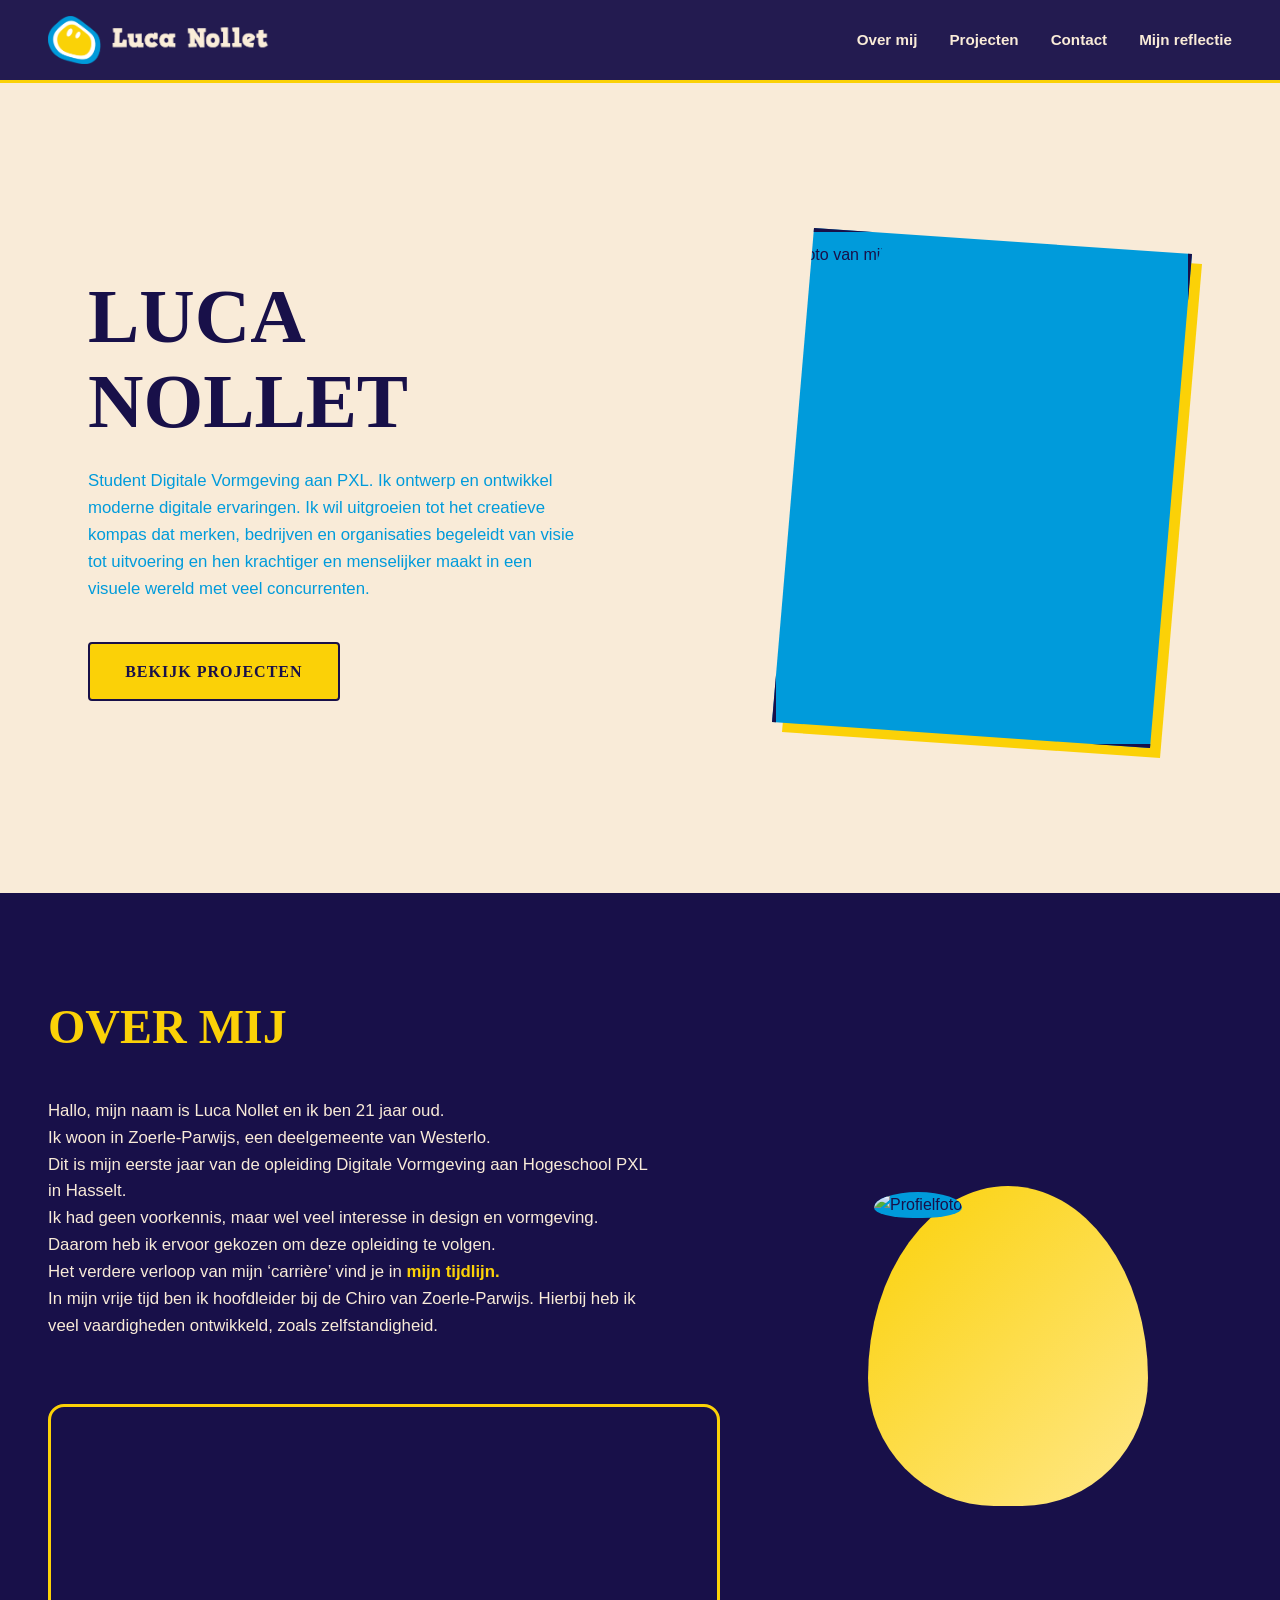
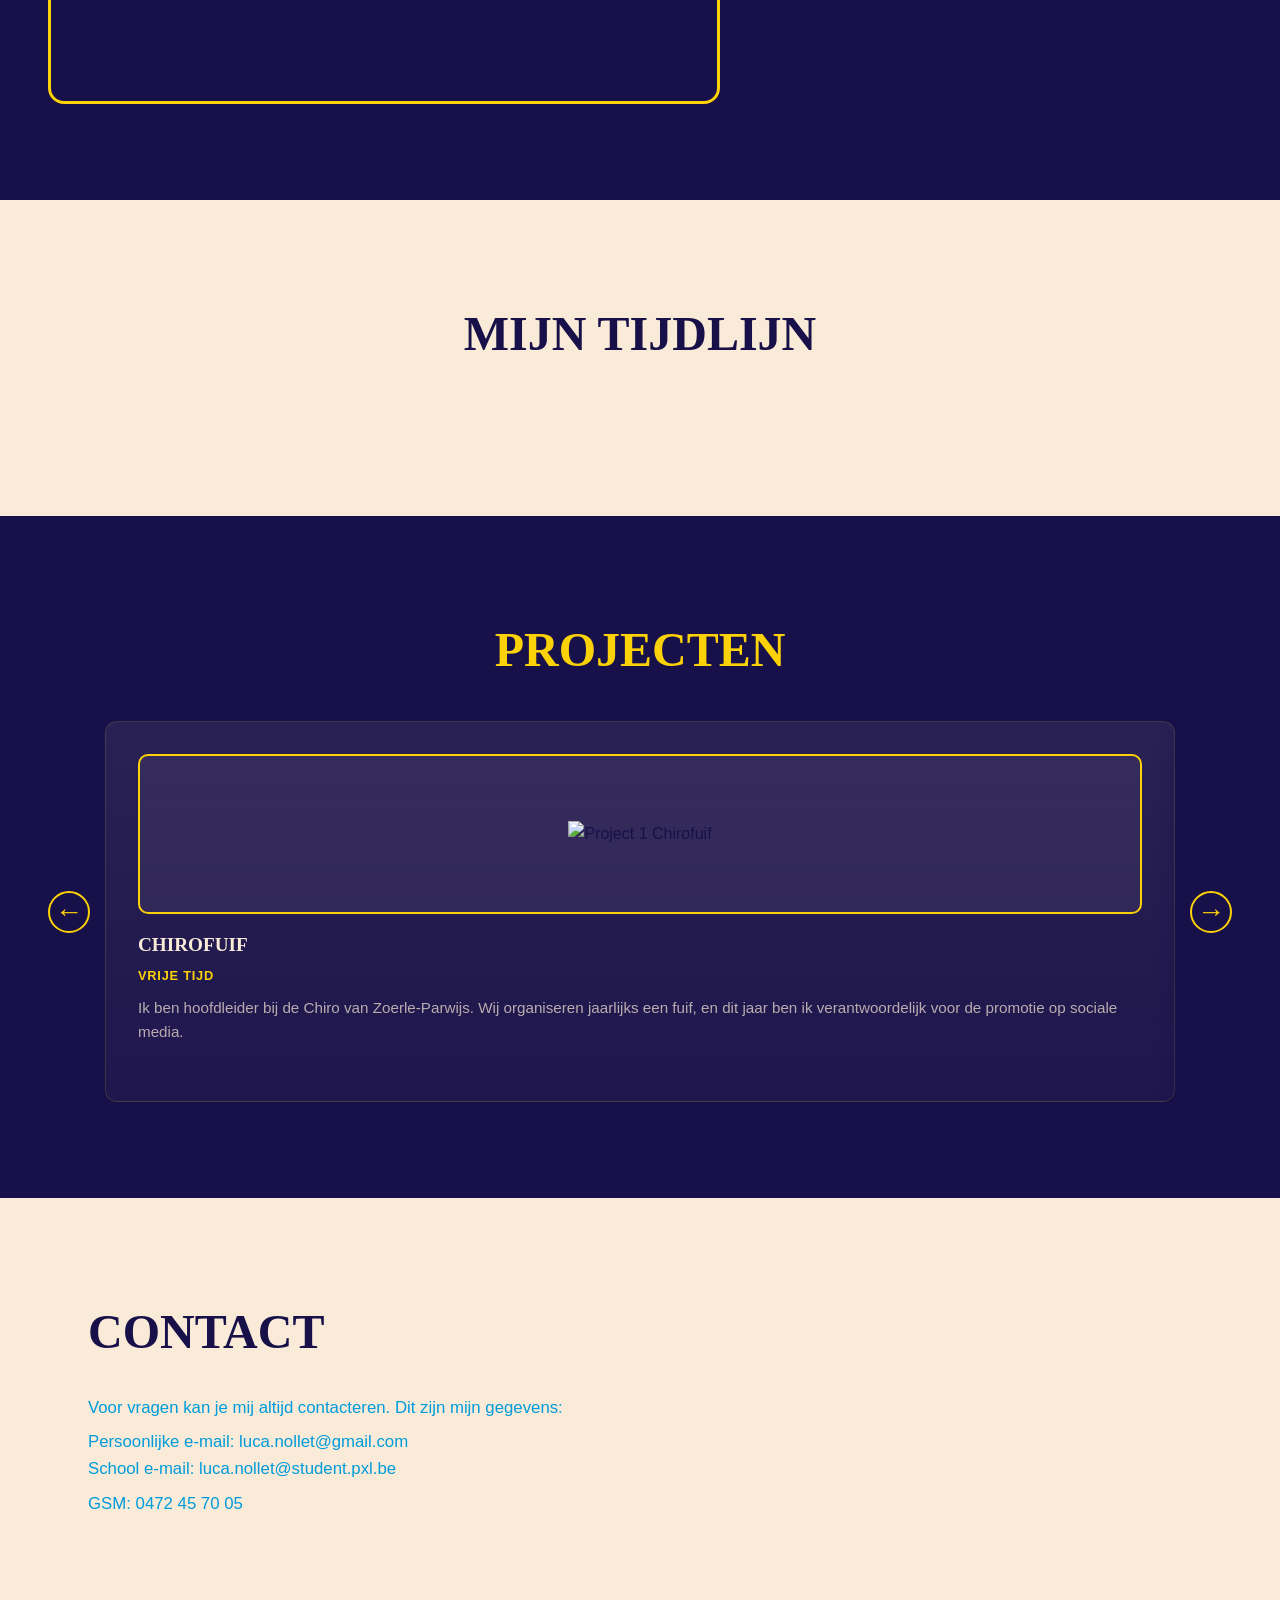
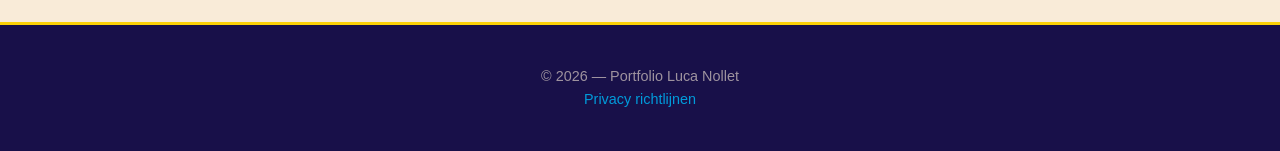
==== index.html @ 6972c00b "[15] Styling aangepast naar branding" ====
<!DOCTYPE html>
<html lang="nl">
<head>
    <meta charset="UTF-8" />
    <meta name="viewport" content="width=device-width, initial-scale=1.0" />
    <title>Portfolio – Luca Nollet</title>
    <link rel="stylesheet" href="https://use.typekit.net/ydp5ltl.css">
    <link rel="stylesheet" href="Index.css">
    <script defer src="index.js"></script>
</head>
<body>

<header>
    <nav>
        <div class="logo">
            <a href="index.html">
                <img src="Assets/Logo%20Beige.png" alt="Logo Luca Nollet">
            </a>
        </div>

        <div class="nav-links">
            <a href="#over-mij">Over mij</a>
            <a href="#projecten">Projecten</a>
            <a href="#contact">Contact</a>
            <a href="Portfolio.html" target="_blank">Mijn reflectie</a>
        </div>
    </nav>
</header>
<section class="titel">
    <div>
        <h1>Luca<br>Nollet</h1>
        <p>
            Student Digitale Vormgeving aan PXL.
            Ik ontwerp en ontwikkel moderne digitale ervaringen.
            Ik wil uitgroeien tot het creatieve kompas dat merken, bedrijven en organisaties begeleidt van visie tot uitvoering en hen krachtiger en menselijker
            maakt in een visuele wereld met veel concurrenten.
        </p>        </p>
        <a href="#projecten" class="btn">Bekijk projecten</a>
    </div>
    <div class="titel-afbeelding">
        <div class="vorm-wrapper">
            <div class="vorm-achter"></div>

            <div class="vorm">
                <img src="Assets/HeaderFoto.jpg" alt="foto van mij">
            </div>
        </div>
    </div>
</section>

<section id="over-mij" class="over-mij">
    <div class="over-mij-inhoud">
        <div class="over-mij-tekst">
            <h2>Over mij</h2>
            <p>
                Hallo, mijn naam is Luca Nollet en ik ben 21 jaar oud.<br>
                Ik woon in Zoerle-Parwijs, een deelgemeente van Westerlo.<br>
                Dit is mijn eerste jaar van de opleiding Digitale Vormgeving aan Hogeschool PXL in Hasselt.<br>
                Ik had geen voorkennis, maar wel veel interesse in design en vormgeving. Daarom heb ik ervoor gekozen om deze opleiding te volgen.<br>
                Het verdere verloop van mijn ‘carrière’ vind je in <a href="#tijdlijn"><strong>mijn tijdlijn.</strong></a><br>
                In mijn vrije tijd ben ik hoofdleider bij de Chiro van Zoerle-Parwijs. Hierbij heb ik veel vaardigheden ontwikkeld, zoals zelfstandigheid.
                <br>
            </p>
        </div>
        <div class="over-mij-afbeelding-div">
            <div class="over-mij-afbeelding">
                <img src="Assets/PersoonlijkeFoto.jpg" alt="Profielfoto">
            </div>
        </div>

        <iframe
                class="over-mij-kaart"
                src="https://www.google.com/maps/embed?pb=!1m18!1m12!1m3!1d10023.937639933663!2d4.863241278133613!3d51.09029522504578!2m3!1f0!2f0!3f0!3m2!1i1024!2i768!4f13.1!3m3!1m2!1s0x47c14f92ac9d6d5f%3A0x36e8e2f2d1d323dc!2sZoerle-Parwijs%2C%202260%20Westerlo!5e0!3m2!1snl!2sbe!4v1768558125970!5m2!1snl!2sbe"
                width="600"
                height="450"
                style="border:0;"
                allowfullscreen=""
                loading="lazy"
                referrerpolicy="no-referrer-when-downgrade">
        </iframe>

    </div>
</section>

<section id="tijdlijn">
    <h2>Mijn tijdlijn </h2>
    <div class="tijdlijn-container"></div>
</section>


<section id="projecten">
    <h2>Projecten</h2>
    <div class="projecten-slider">
        <button id="prev">←</button>
        <div class="projecten-wrapper">
            <div class="projecten">
                <div class="project">
                    <div class="project-afbeelding">
                        <img src="./Assets/pfp.jpg" alt="Project 1 Chirofuif">
                    </div>
                    <h3>Chirofuif</h3>
                    <h4>Vrije tijd</h4>
                    <p>Ik ben hoofdleider bij de Chiro van Zoerle-Parwijs. Wij organiseren jaarlijks een fuif, en dit jaar ben ik verantwoordelijk voor de promotie op sociale media.</p>
                </div>
                <div class="project">
                    <div class="project-afbeelding">
                        <img src="./Assets/Beer.png" alt="Project 2 Beer">
                    </div>
                    <h3>Beer</h3>
                    <h4>Graphic skills 1</h4>
                    <p>Dit is een afbeelding die we tijdens de les Photoshop hebben bewerkt en gemaakt. Ik vond dit een heel tof project om mee bezig te zijn, omdat ik het eindresultaat zeer mooi vind en de werkwijze mij ook goed lag.

                    </p>
                </div>
                <div class="project">
                    <div class="project-afbeelding">
                        <img src="./Assets/PEScritpting.png" alt="Project 3 PE scripting">
                    </div>
                    <h3>PE Scripting</h3>
                    <h4>Scripting</h4>
                    <p>Dit is een screenshot van de website die we moesten maken voor het vak Scripting. Ik heb dit toegevoegd omdat het de eerste website is die ik zelf heb gemaakt.
                        Het ziet er misschien nog niet erg goed of professioneel uit, maar ik ben er wel trots op, omdat het mijn eerste website is.</p>
                </div>
                <div class="project">
                    <div class="project-afbeelding">
                        <img src="Assets/Chiro%20logo.jpg" alt="Logo van Chiro De Keten">
                    </div>
                    <h3>Hoofdleider bij de Chiro</h3>
                    <h4>Vrije tijd</h4>
                    <p> Als hoofdleider zorg ik ervoor dat alle evenementen en de algemene werking in goede banen verlopen.
                        Deze rol brengt veel verantwoordelijkheid met zich mee. Door mijn engagement leer ik verschillende organisatorische en sociale vaardigheden. Deze ervaringen neem ik mee in mijn verdere persoonlijke en professionele ontwikkeling. </p>
                </div>
            </div>
        </div>
        <button id="next">→</button>
    </div>
</section>




<section id="contact" class="contact">
    <h2>Contact</h2>
    <p> Voor vragen kan je mij altijd contacteren. Dit zijn mijn gegevens:</p>
        <p>
            Persoonlijke e-mail: luca.nollet@gmail.com<br>
            School e-mail: luca.nollet@student.pxl.be <br>
        </p>
        <p>
            GSM: 0472 45 70 05
        </p>
</section>

<footer>
    © 2026 — Portfolio Luca Nollet <br>
    <a href="privacy.txt">Privacy richtlijnen</a>

</footer>

</body>
</html>
---- Index.css ----
/* ===== INDEX.CSS – LUCA NOLLET PORTFOLIO ===== */
:root {
    --bg-dark: #F9EBD8;
    --bg-light: #f0dfc4;
    --accent: #FBD107;
    --text-main: #181049;
    --text-muted: #009BDB;
    --navy: #181049;
    --blue: #009BDB;
}

* {
    margin: 0;
    padding: 0;
    box-sizing: border-box;
}

body {
    position: relative;
    font-family: 'corbel', sans-serif;
    background-color: var(--bg-dark);
    color: var(--text-main);
    line-height: 1.6;
}

body::before {
    content: "";
    position: fixed;
    inset: 0;
    pointer-events: none;
    z-index: 0;
    background-blend-mode: overlay;
}

body > * {
    position: relative;
    z-index: 1;
}

a {
    color: inherit;
    text-decoration: none;
}

/* ===== NAVIGATIE ===== */
header {
    padding: 1rem 3rem;
    position: sticky;
    top: 0;
    background: rgba(24, 16, 73, 0.95);
    backdrop-filter: blur(6px);
    z-index: 100;
    border-bottom: 3px solid var(--accent);
}

nav {
    display: flex;
    justify-content: space-between;
    align-items: center;
    max-width: 1200px;
    margin: 0 auto;
}

/* ===== LOGO PLACEHOLDER ===== */
.logo a {
    display: flex;
    align-items: center;
}

.logo img {
    height: 48px;
    width: auto;
    display: block;
}

/* Fallback tekst als er geen logo is */
.logo a:not(:has(img)) {
    font-family: 'comic-serif-pro', serif;
    font-size: 1.6rem;
    color: var(--accent);
    letter-spacing: 2px;
}

.nav-links {
    display: flex;
    gap: 2rem;
    font-weight: 600;
}

.nav-links a {
    position: relative;
    color: #F9EBD8;
    font-family: 'corbel', sans-serif;
    font-size: 0.95rem;
}

.nav-links a::after {
    content: '';
    position: absolute;
    left: 0;
    bottom: -6px;
    width: 0;
    height: 2px;
    background: var(--accent);
    transition: width 0.2s ease;
}

.nav-links a:hover::after {
    width: 100%;
}

/* ===== HERO / TITEL ===== */
.titel {
    min-height: 90vh;
    display: flex;
    align-items: center;
    padding: 0 3rem;
    position: relative;
    overflow: hidden;
    gap: 4rem;
    justify-content: space-between;
    max-width: 1200px;
    margin: 0 auto;
}

.titel h1 {
    font-family: 'comic-serif-pro', serif;
    font-size: clamp(3rem, 6vw, 6rem);
    line-height: 1.1;
    text-transform: uppercase;
    color: var(--navy);
}

.titel p {
    margin: 1.5rem 0 2.5rem;
    color: var(--text-muted);
    max-width: 500px;
    font-size: 1.05rem;
}

.titel-afbeelding {
    display: flex;
    justify-content: center;
    align-items: center;
    flex-shrink: 0;
}

.vorm-wrapper {
    position: relative;
    width: 420px;
    height: 520px;
}

.vorm-achter {
    position: absolute;
    inset: 0;
    background: var(--accent);
    clip-path: polygon(10% 0%, 100% 5%, 90% 100%, 0% 95%);
    transform: translate(10px, 10px);
}

.vorm {
    position: absolute;
    inset: 0;
    background: var(--blue);
    clip-path: polygon(10% 0%, 100% 5%, 90% 100%, 0% 95%);
    padding: 10px;
    border: 4px solid var(--navy);
}

.vorm img {
    width: 100%;
    height: 100%;
    object-fit: cover;
    clip-path: polygon(10% 0%, 100% 5%, 90% 100%, 0% 95%);
}

.btn {
    padding: 0.9rem 2.2rem;
    border: 2px solid var(--navy);
    font-weight: 700;
    letter-spacing: 1px;
    display: inline-block;
    transition: 0.2s ease;
    background: var(--accent);
    color: var(--navy);
    cursor: pointer;
    font-family: 'comic-serif-pro', serif;
    text-transform: uppercase;
    border-radius: 4px;
    font-size: 1rem;
}

.btn:hover {
    background: var(--blue);
    color: #F9EBD8;
    border-color: var(--blue);
    transform: translateY(-2px);
}

/* ===== SECTIES ALGEMEEN ===== */
section {
    padding: 6rem 3rem;
    max-width: 1200px;
    margin: auto;
}

section h2 {
    font-family: 'comic-serif-pro', serif;
    font-size: 3rem;
    margin-bottom: 2rem;
    text-transform: uppercase;
    color: var(--navy);
}

/* ===== OVER MIJ ===== */
.over-mij {
    background-color: var(--navy);
    padding: 6rem 3rem;
    max-width: 100%;
}

.over-mij h2 {
    font-family: 'comic-serif-pro', serif;
    font-size: 3rem;
    margin-bottom: 2rem;
    text-transform: uppercase;
    color: var(--accent);
}

.over-mij-inhoud {
    max-width: 1200px;
    margin: auto;
    display: grid;
    grid-template-columns: 1.2fr 0.8fr;
    grid-template-areas:
        "tekst foto"
        "kaart foto";
    gap: 4rem;
    align-items: center;
}

.over-mij-tekst {
    grid-area: tekst;
}

.over-mij-kaart {
    grid-area: kaart;
    width: 100%;
    height: 300px;
    border-radius: 1rem;
    border: 3px solid var(--accent) !important;
}

.over-mij-afbeelding-div {
    grid-area: foto;
    display: flex;
    justify-content: center;
    align-items: center;
}

.over-mij-tekst p {
    max-width: 600px;
    color: #F9EBD8;
    font-size: 1.05rem;
    font-family: 'corbel', sans-serif;
}

.over-mij-tekst a {
    color: var(--accent);
    font-weight: 700;
}

.over-mij-tekst a:hover {
    color: var(--blue);
}

.over-mij-afbeelding {
    width: 280px;
    height: 320px;
    background: linear-gradient(135deg, var(--accent), #ffe88a);
    border-radius: 50% 50% 45% 45% / 60% 60% 40% 40%;
    padding: 6px;
    position: relative;
    animation: float 6s ease-in-out infinite;
}

.over-mij-afbeelding img {
    width: 100%;
    height: 100%;
    object-fit: cover;
    border-radius: inherit;
    background-color: var(--blue);
}

@keyframes float {
    0% { transform: translateY(0); }
    50% { transform: translateY(-10px); }
    100% { transform: translateY(0); }
}

/* ===== TIJDLIJN ===== */
#tijdlijn {
    padding: 6rem 3rem;
    max-width: 1200px;
    margin: auto;
}

#tijdlijn h2 {
    font-family: 'comic-serif-pro', serif;
    font-size: 3rem;
    margin-bottom: 3rem;
    text-transform: uppercase;
    text-align: center;
    color: var(--navy);
}

.tijdlijn-container {
    position: relative;
    margin-left: 2rem;
    padding-left: 2rem;
    border-left: 4px solid var(--blue);
}

.tijdlijn-item {
    position: relative;
    margin-bottom: 3rem;
    display: flex;
    gap: 1rem;
}

.tijdlijn-punt {
    position: absolute;
    left: -12px;
    top: 0;
    width: 20px;
    height: 20px;
    background-color: var(--accent);
    border-radius: 50%;
    border: 3px solid var(--navy);
}

.tijdlijn-infoKaart {
    background: linear-gradient(180deg, var(--bg-light), var(--bg-dark));
    border: 1px solid rgba(251, 209, 7, 0.35);
    border-radius: 12px;
    padding: 1rem;
    max-width: 500px;
    color: var(--text-main);
}

.tijdlijn-infoKaart h3 {
    margin-bottom: 0.5rem;
    color: var(--navy);
    font-family: 'comic-serif-pro', serif;
    text-transform: uppercase;
    font-size: 1.1rem;
}

.tijdlijn-infoKaart p {
    color: var(--text-muted);
    font-size: 0.95rem;
    font-family: 'corbel', sans-serif;
}

.tijdlijn-infoKaart img {
    width: 100%;
    margin-top: 1rem;
    border-radius: 8px;
    object-fit: cover;
}

/* ===== PROJECTEN ===== */
#projecten {
    background-color: var(--navy);
    padding: 6rem 3rem;
    max-width: 100%;
}

#projecten h2 {
    font-family: 'comic-serif-pro', serif;
    font-size: 3rem;
    color: var(--accent);
    text-align: center;
    text-transform: uppercase;
    max-width: 1200px;
    margin: 0 auto 2rem;
}

.projecten-wrapper {
    overflow: hidden;
    width: 100%;
}

.projecten {
    display: flex;
    transition: transform 0.5s ease-in-out;
}

.project {
    min-width: 100%;
    box-sizing: border-box;
    padding: 2rem;
    background: linear-gradient(180deg, rgba(249,235,216,0.08), rgba(249,235,216,0.03));
    border-radius: 12px;
    border: 1px solid rgba(251, 209, 7, 0.15);
    box-shadow: 0 8px 18px rgba(24, 16, 73, 0.3);
    transition: transform 0.25s ease, box-shadow 0.25s ease, border 0.25s ease;
}

.project-afbeelding {
    height: 160px;
    border: 2px solid var(--accent);
    border-radius: 10px;
    margin-bottom: 1rem;
    background-color: rgba(249,235,216,0.06);
    display: flex;
    justify-content: center;
    align-items: center;
    overflow: hidden;
}

.project-afbeelding img {
    max-width: 100%;
    max-height: 100%;
    object-fit: contain;
    transition: transform 0.4s ease;
}

.project:hover .project-afbeelding img {
    transform: scale(1.05);
}

#prev, #next {
    cursor: pointer;
    background-color: transparent;
    border: 2px solid var(--accent);
    color: var(--accent);
    width: 42px;
    height: 42px;
    border-radius: 50%;
    font-size: 28px;
    line-height: 42px;
    text-align: center;
    user-select: none;
    transition: background-color 0.3s ease, color 0.3s ease, box-shadow 0.3s ease;
    display: flex;
    justify-content: center;
    align-items: center;
    flex-shrink: 0;
}

#prev:hover, #next:hover {
    background-color: var(--accent);
    color: var(--navy);
    box-shadow: 0 0 12px rgba(251, 209, 7, 0.7);
}

.projecten-slider {
    display: flex;
    align-items: center;
    gap: 15px;
    max-width: 1200px;
    margin: auto;
}

.project h3 {
    margin-bottom: 0.3rem;
    color: #F9EBD8;
    font-family: 'comic-serif-pro', serif;
    text-transform: uppercase;
    font-size: 1.2rem;
}

.project h4 {
    color: var(--accent);
    font-size: 0.8rem;
    letter-spacing: 0.06em;
    text-transform: uppercase;
    margin-bottom: 0.6rem;
    font-family: 'corbel', sans-serif;
    font-weight: 700;
}

.project p {
    color: rgba(249, 235, 216, 0.7);
    font-size: 0.95rem;
    font-family: 'corbel', sans-serif;
}

/* ===== CONTACT ===== */
#contact h2 {
    font-family: 'comic-serif-pro', serif;
    font-size: 3rem;
    color: var(--navy);
    text-transform: uppercase;
    margin-bottom: 1.5rem;
}

#contact p {
    color: var(--text-muted);
    font-family: 'corbel', sans-serif;
    font-size: 1.05rem;
    margin-bottom: 0.5rem;
}

/* ===== FOOTER ===== */
footer {
    padding: 2.5rem 3rem;
    text-align: center;
    color: rgba(249, 235, 216, 0.6);
    font-size: 0.9rem;
    background-color: var(--navy);
    border-top: 3px solid var(--accent);
    font-family: 'corbel', sans-serif;
}

footer a {
    color: var(--blue);
}

footer a:hover {
    color: var(--accent);
}

/* ===== RESPONSIVE ===== */
@media (max-width: 768px) {
    header {
        padding: 1rem 1.5rem;
    }

    nav {
        flex-direction: column;
        gap: 1rem;
    }

    .nav-links {
        gap: 1.2rem;
        flex-wrap: wrap;
        justify-content: center;
    }

    section {
        padding-left: 1.5rem;
        padding-right: 1.5rem;
    }

    .titel {
        min-height: 80vh;
        flex-direction: column;
        padding: 3rem 1.5rem;
        text-align: center;
        margin: 0;
    }

    .vorm-wrapper,
    .vorm-achter,
    .vorm {
        width: 280px;
        height: 350px;
    }

    .over-mij {
        padding: 4rem 1.5rem;
    }

    .over-mij-inhoud {
        grid-template-columns: 1fr;
        grid-template-areas:
            "tekst"
            "foto"
            "kaart";
        gap: 2.5rem;
        text-align: center;
    }

    .over-mij-tekst p {
        margin: 0 auto;
    }

    #tijdlijn {
        padding: 4rem 1.5rem;
    }

    #projecten {
        padding: 4rem 1.5rem;
    }
}
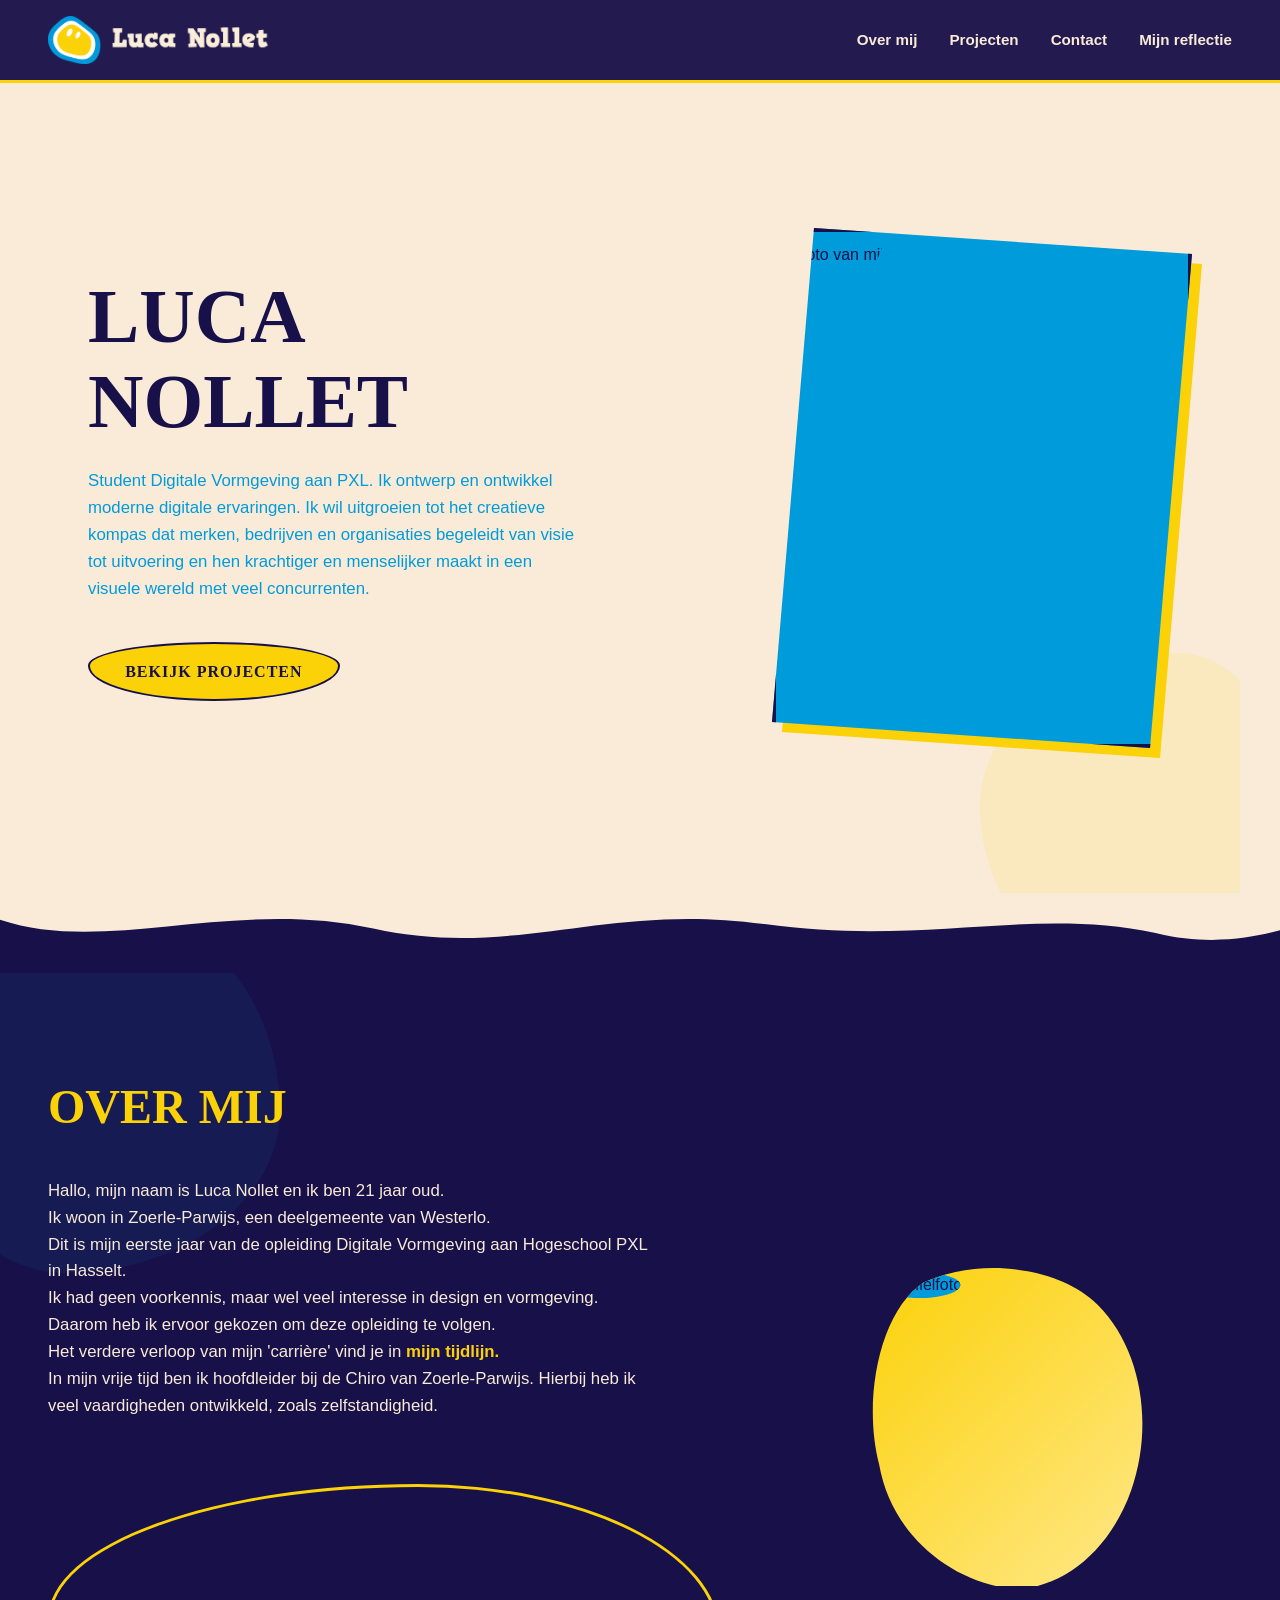
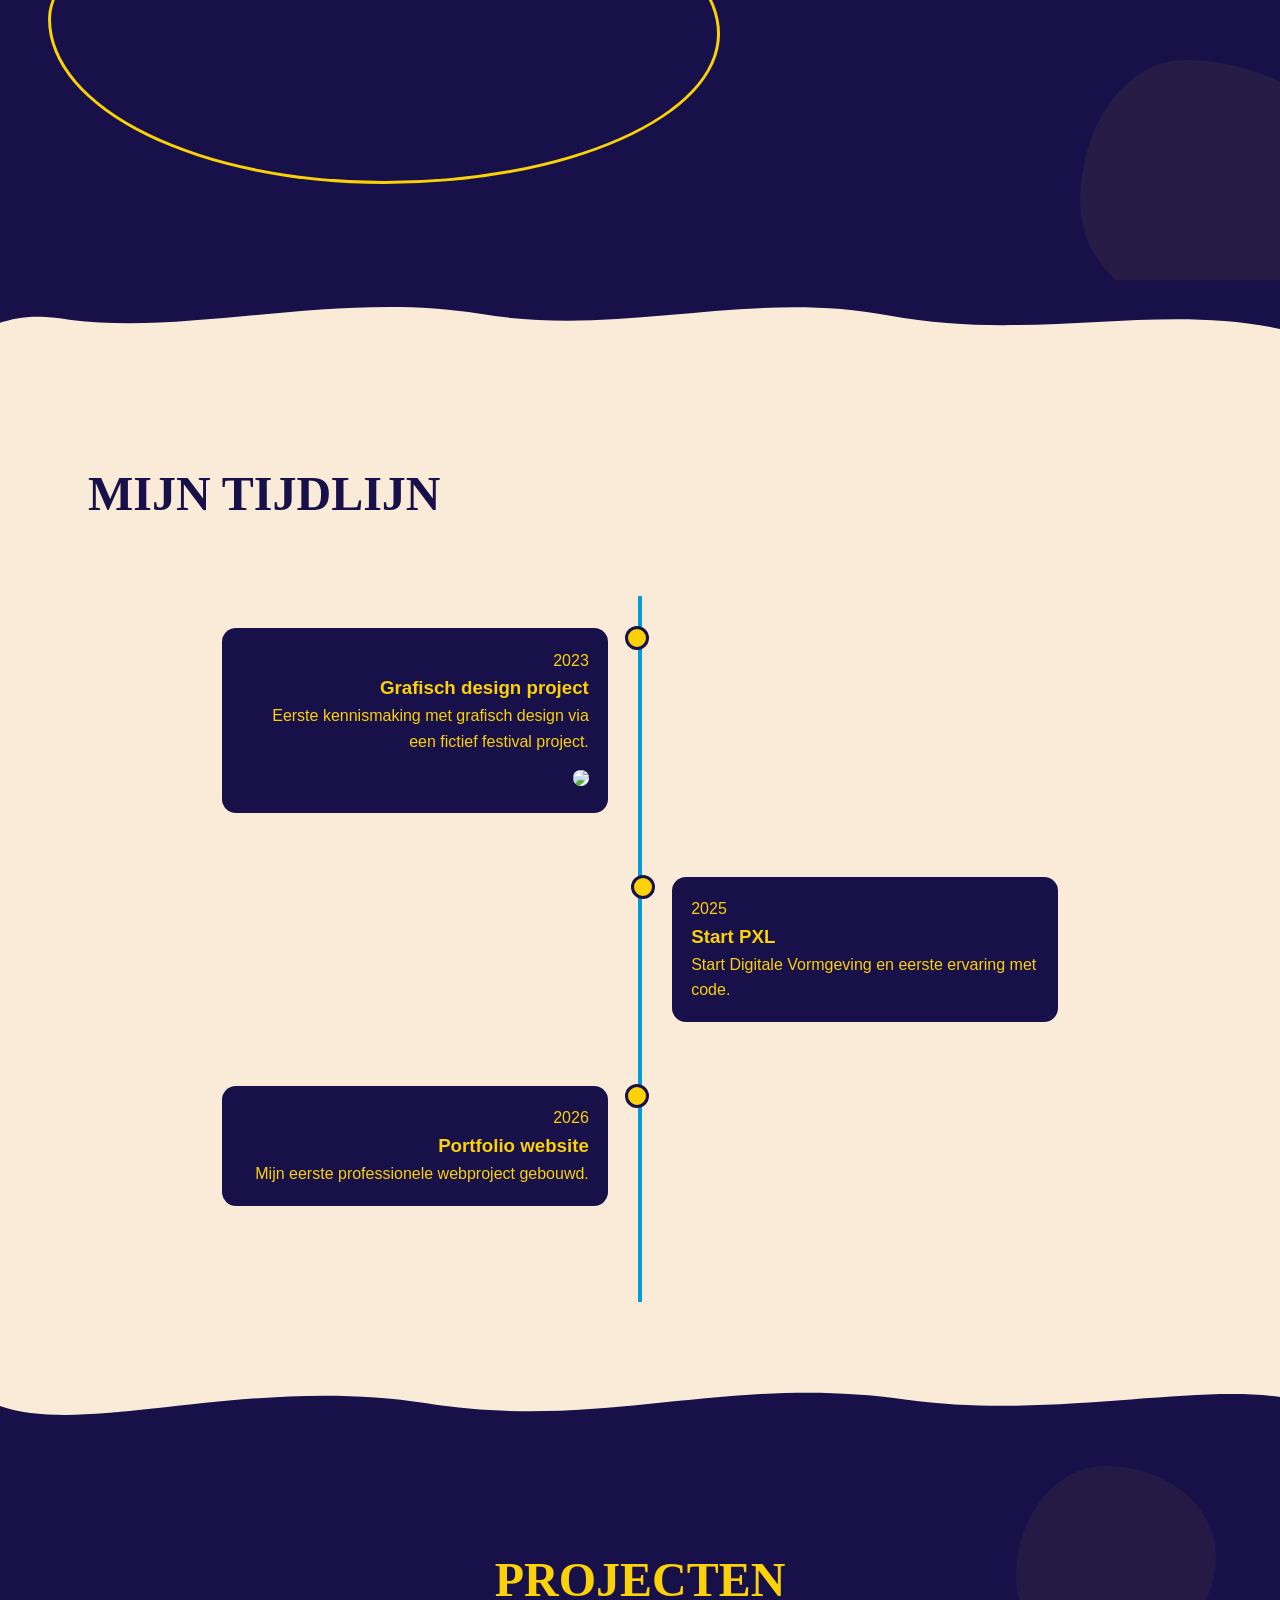
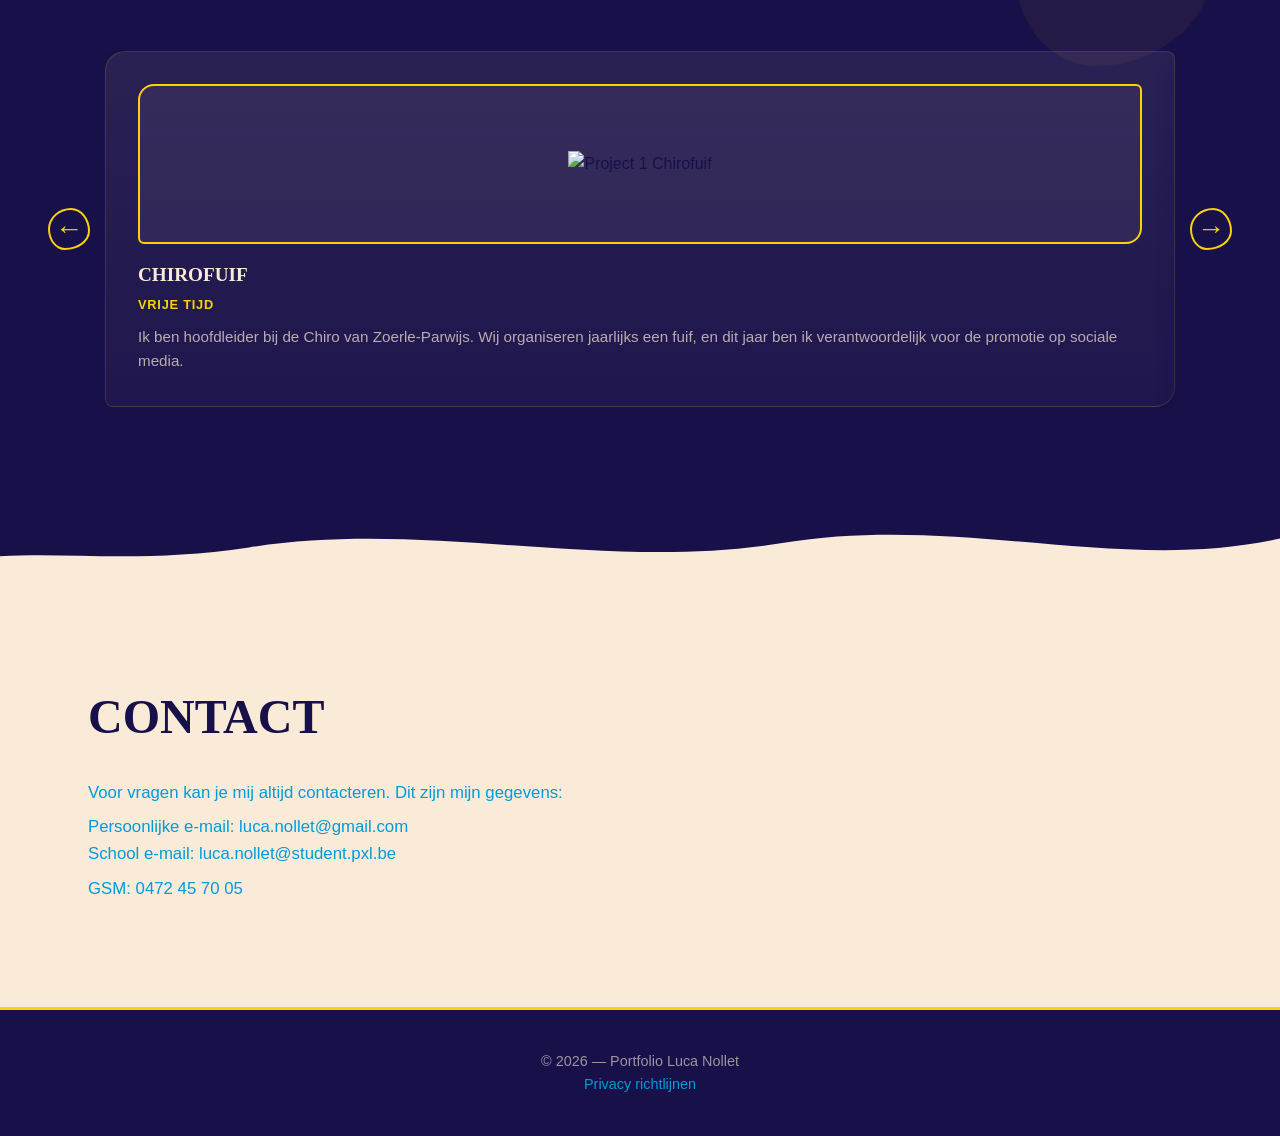
==== commit 0210d6c3: "[16] Tijdlijn aangepast naar branding" ====
--- a/index.html
+++ b/index.html
@@ -10,6 +10,40 @@
 </head>
 <body>
 
+<!-- =====================================================
+     SVG BLOB DEFINITIONS
+     These are invisible — they define the clip-path shapes
+     used on the hero image, profile photo, and more.
+     The shapes match your mascot's organic rounded style.
+====================================================== -->
+<svg width="0" height="0" style="position:absolute;pointer-events:none;">
+    <defs>
+        <!-- Hero image blob — big, slightly asymmetric like mascot -->
+        <clipPath id="blob-clip" clipPathUnits="objectBoundingBox">
+            <path d="
+                M 0.18 0.04
+                C 0.38 -0.04, 0.65 -0.02, 0.84 0.10
+                C 1.02 0.22, 1.04 0.46, 0.96 0.65
+                C 0.88 0.84, 0.70 1.04, 0.50 1.01
+                C 0.30 0.98, 0.10 0.86, 0.04 0.68
+                C -0.03 0.50, 0.02 0.20, 0.18 0.04 Z
+            "/>
+        </clipPath>
+
+        <!-- Profile photo blob — taller, matches the 'portrait' mascot poses -->
+        <clipPath id="blob-profile-clip" clipPathUnits="objectBoundingBox">
+            <path d="
+                M 0.20 0.05
+                C 0.40 -0.03, 0.68 0.00, 0.82 0.12
+                C 0.98 0.26, 1.02 0.50, 0.94 0.70
+                C 0.86 0.90, 0.66 1.04, 0.46 1.00
+                C 0.26 0.96, 0.08 0.82, 0.04 0.62
+                C -0.02 0.42, 0.04 0.14, 0.20 0.05 Z
+            "/>
+        </clipPath>
+    </defs>
+</svg>
+
 <header>
     <nav>
         <div class="logo">
@@ -17,7 +51,6 @@
                 <img src="Assets/Logo%20Beige.png" alt="Logo Luca Nollet">
             </a>
         </div>
-
         <div class="nav-links">
             <a href="#over-mij">Over mij</a>
             <a href="#projecten">Projecten</a>
@@ -26,6 +59,7 @@
         </div>
     </nav>
 </header>
+
 <section class="titel">
     <div>
         <h1>Luca<br>Nollet</h1>
@@ -34,19 +68,36 @@
             Ik ontwerp en ontwikkel moderne digitale ervaringen.
             Ik wil uitgroeien tot het creatieve kompas dat merken, bedrijven en organisaties begeleidt van visie tot uitvoering en hen krachtiger en menselijker
             maakt in een visuele wereld met veel concurrenten.
-        </p>        </p>
+        </p>
         <a href="#projecten" class="btn">Bekijk projecten</a>
     </div>
     <div class="titel-afbeelding">
         <div class="vorm-wrapper">
             <div class="vorm-achter"></div>
-
             <div class="vorm">
                 <img src="Assets/HeaderFoto.jpg" alt="foto van mij">
             </div>
         </div>
     </div>
 </section>
+
+<!-- =====================================================
+     SECTION DIVIDER: hero (beige) → over mij (navy)
+     Organic blob wave — like the curved edge in your logo
+     branding panel (image 2, right side).
+====================================================== -->
+<div class="sectie-overgang">
+    <svg viewBox="0 0 1440 90" xmlns="http://www.w3.org/2000/svg" preserveAspectRatio="none">
+        <path d="
+            M0,30
+            C120,70 260,5  420,40
+            C580,75 680,10 860,35
+            C1040,60 1160,15 1300,45
+            C1360,60 1410,50 1440,42
+            L1440,90 L0,90 Z
+        " fill="#181049"/>
+    </svg>
+</div>
 
 <section id="over-mij" class="over-mij">
     <div class="over-mij-inhoud">
@@ -57,9 +108,8 @@
                 Ik woon in Zoerle-Parwijs, een deelgemeente van Westerlo.<br>
                 Dit is mijn eerste jaar van de opleiding Digitale Vormgeving aan Hogeschool PXL in Hasselt.<br>
                 Ik had geen voorkennis, maar wel veel interesse in design en vormgeving. Daarom heb ik ervoor gekozen om deze opleiding te volgen.<br>
-                Het verdere verloop van mijn ‘carrière’ vind je in <a href="#tijdlijn"><strong>mijn tijdlijn.</strong></a><br>
+                Het verdere verloop van mijn 'carrière' vind je in <a href="#tijdlijn"><strong>mijn tijdlijn.</strong></a><br>
                 In mijn vrije tijd ben ik hoofdleider bij de Chiro van Zoerle-Parwijs. Hierbij heb ik veel vaardigheden ontwikkeld, zoals zelfstandigheid.
-                <br>
             </p>
         </div>
         <div class="over-mij-afbeelding-div">
@@ -67,7 +117,6 @@
                 <img src="Assets/PersoonlijkeFoto.jpg" alt="Profielfoto">
             </div>
         </div>
-
         <iframe
                 class="over-mij-kaart"
                 src="https://www.google.com/maps/embed?pb=!1m18!1m12!1m3!1d10023.937639933663!2d4.863241278133613!3d51.09029522504578!2m3!1f0!2f0!3f0!3m2!1i1024!2i768!4f13.1!3m3!1m2!1s0x47c14f92ac9d6d5f%3A0x36e8e2f2d1d323dc!2sZoerle-Parwijs%2C%202260%20Westerlo!5e0!3m2!1snl!2sbe!4v1768558125970!5m2!1snl!2sbe"
@@ -78,15 +127,45 @@
                 loading="lazy"
                 referrerpolicy="no-referrer-when-downgrade">
         </iframe>
-
-    </div>
-</section>
+    </div>
+</section>
+
+<!-- =====================================================
+     SECTION DIVIDER: over mij (navy) → tijdlijn (beige)
+     Flipped direction — navy flows back into beige
+====================================================== -->
+<div class="sectie-overgang">
+    <svg viewBox="0 0 1440 90" xmlns="http://www.w3.org/2000/svg" preserveAspectRatio="none">
+        <path d="
+            M0,0 L1440,0
+            L1440,55
+            C1300,25 1160,70 1000,40
+            C840,10  700,65  540,38
+            C380,12  220,62  80,45
+            C40,38   20,42   0,48
+            Z
+        " fill="#181049"/>
+    </svg>
+</div>
 
 <section id="tijdlijn">
-    <h2>Mijn tijdlijn </h2>
-    <div class="tijdlijn-container"></div>
-</section>
-
+    <h2>Mijn tijdlijn</h2>
+    <div class="timeline"></div>
+</section>
+<!-- =====================================================
+     SECTION DIVIDER: tijdlijn (beige) → projecten (navy)
+====================================================== -->
+<div class="sectie-overgang">
+    <svg viewBox="0 0 1440 90" xmlns="http://www.w3.org/2000/svg" preserveAspectRatio="none">
+        <path d="
+            M0,45
+            C100,80 280,10 480,42
+            C680,74 820,8  1020,38
+            C1180,60 1340,20 1440,35
+            L1440,90 L0,90 Z
+        " fill="#181049"/>
+    </svg>
+</div>
 
 <section id="projecten">
     <h2>Projecten</h2>
@@ -108,9 +187,7 @@
                     </div>
                     <h3>Beer</h3>
                     <h4>Graphic skills 1</h4>
-                    <p>Dit is een afbeelding die we tijdens de les Photoshop hebben bewerkt en gemaakt. Ik vond dit een heel tof project om mee bezig te zijn, omdat ik het eindresultaat zeer mooi vind en de werkwijze mij ook goed lag.
-
-                    </p>
+                    <p>Dit is een afbeelding die we tijdens de les Photoshop hebben bewerkt en gemaakt. Ik vond dit een heel tof project om mee bezig te zijn, omdat ik het eindresultaat zeer mooi vind en de werkwijze mij ook goed lag.</p>
                 </div>
                 <div class="project">
                     <div class="project-afbeelding">
@@ -118,8 +195,7 @@
                     </div>
                     <h3>PE Scripting</h3>
                     <h4>Scripting</h4>
-                    <p>Dit is een screenshot van de website die we moesten maken voor het vak Scripting. Ik heb dit toegevoegd omdat het de eerste website is die ik zelf heb gemaakt.
-                        Het ziet er misschien nog niet erg goed of professioneel uit, maar ik ben er wel trots op, omdat het mijn eerste website is.</p>
+                    <p>Dit is een screenshot van de website die we moesten maken voor het vak Scripting. Ik heb dit toegevoegd omdat het de eerste website is die ik zelf heb gemaakt.</p>
                 </div>
                 <div class="project">
                     <div class="project-afbeelding">
@@ -127,8 +203,7 @@
                     </div>
                     <h3>Hoofdleider bij de Chiro</h3>
                     <h4>Vrije tijd</h4>
-                    <p> Als hoofdleider zorg ik ervoor dat alle evenementen en de algemene werking in goede banen verlopen.
-                        Deze rol brengt veel verantwoordelijkheid met zich mee. Door mijn engagement leer ik verschillende organisatorische en sociale vaardigheden. Deze ervaringen neem ik mee in mijn verdere persoonlijke en professionele ontwikkeling. </p>
+                    <p>Als hoofdleider zorg ik ervoor dat alle evenementen en de algemene werking in goede banen verlopen. Deze rol brengt veel verantwoordelijkheid met zich mee.</p>
                 </div>
             </div>
         </div>
@@ -136,26 +211,36 @@
     </div>
 </section>
 
-
-
+<!-- =====================================================
+     SECTION DIVIDER: projecten (navy) → contact (beige)
+====================================================== -->
+<div class="sectie-overgang">
+    <svg viewBox="0 0 1440 90" xmlns="http://www.w3.org/2000/svg" preserveAspectRatio="none">
+        <path d="
+            M0,0 L1440,0
+            L1440,40
+            C1260,80 1080,12 880,45
+            C680,78  480,18  280,50
+            C160,68  80,55  0,60
+            Z
+        " fill="#181049"/>
+    </svg>
+</div>
 
 <section id="contact" class="contact">
     <h2>Contact</h2>
-    <p> Voor vragen kan je mij altijd contacteren. Dit zijn mijn gegevens:</p>
-        <p>
-            Persoonlijke e-mail: luca.nollet@gmail.com<br>
-            School e-mail: luca.nollet@student.pxl.be <br>
-        </p>
-        <p>
-            GSM: 0472 45 70 05
-        </p>
+    <p>Voor vragen kan je mij altijd contacteren. Dit zijn mijn gegevens:</p>
+    <p>
+        Persoonlijke e-mail: luca.nollet@gmail.com<br>
+        School e-mail: luca.nollet@student.pxl.be
+    </p>
+    <p>GSM: 0472 45 70 05</p>
 </section>
 
 <footer>
     © 2026 — Portfolio Luca Nollet <br>
     <a href="privacy.txt">Privacy richtlijnen</a>
-
 </footer>
 
 </body>
-</html>
+</html>
--- a/Index.css
+++ b/Index.css
@@ -23,15 +23,6 @@
     line-height: 1.6;
 }
 
-body::before {
-    content: "";
-    position: fixed;
-    inset: 0;
-    pointer-events: none;
-    z-index: 0;
-    background-blend-mode: overlay;
-}
-
 body > * {
     position: relative;
     z-index: 1;
@@ -61,7 +52,6 @@
     margin: 0 auto;
 }
 
-/* ===== LOGO PLACEHOLDER ===== */
 .logo a {
     display: flex;
     align-items: center;
@@ -73,7 +63,6 @@
     display: block;
 }
 
-/* Fallback tekst als er geen logo is */
 .logo a:not(:has(img)) {
     font-family: 'comic-serif-pro', serif;
     font-size: 1.6rem;
@@ -123,6 +112,21 @@
     margin: 0 auto;
 }
 
+/* Decorative background blob – subtle, bottom-right of hero */
+.titel::after {
+    content: "";
+    position: absolute;
+    right: -60px;
+    bottom: -80px;
+    width: 320px;
+    height: 320px;
+    background: var(--accent);
+    opacity: 0.12;
+    border-radius: 62% 38% 55% 45% / 48% 62% 38% 52%;
+    pointer-events: none;
+    z-index: 0;
+}
+
 .titel h1 {
     font-family: 'comic-serif-pro', serif;
     font-size: clamp(3rem, 6vw, 6rem);
@@ -143,8 +147,9 @@
     justify-content: center;
     align-items: center;
     flex-shrink: 0;
-}
-
+    position: relative;
+    z-index: 1;
+}
 .vorm-wrapper {
     position: relative;
     width: 420px;
@@ -174,7 +179,6 @@
     object-fit: cover;
     clip-path: polygon(10% 0%, 100% 5%, 90% 100%, 0% 95%);
 }
-
 .btn {
     padding: 0.9rem 2.2rem;
     border: 2px solid var(--navy);
@@ -187,7 +191,8 @@
     cursor: pointer;
     font-family: 'comic-serif-pro', serif;
     text-transform: uppercase;
-    border-radius: 4px;
+    /* Blob-ish button shape */
+    border-radius: 50% 50% 50% 50% / 40% 40% 60% 60%;
     font-size: 1rem;
 }
 
@@ -195,7 +200,7 @@
     background: var(--blue);
     color: #F9EBD8;
     border-color: var(--blue);
-    transform: translateY(-2px);
+    transform: translateY(-3px) scale(1.03);
 }
 
 /* ===== SECTIES ALGEMEEN ===== */
@@ -213,11 +218,56 @@
     color: var(--navy);
 }
 
+/* ===================================================
+   SECTION DIVIDER – organic blob wave
+   Place .sectie-overgang divs between sections in HTML
+=================================================== */
+.sectie-overgang {
+    display: block;
+    line-height: 0;
+    overflow: hidden;
+    margin: 0;
+}
+
+.sectie-overgang svg {
+    display: block;
+    width: 100%;
+}
+
 /* ===== OVER MIJ ===== */
 .over-mij {
     background-color: var(--navy);
     padding: 6rem 3rem;
     max-width: 100%;
+    position: relative;
+    overflow: hidden;
+}
+
+/* Decorative blob background accent in over-mij */
+.over-mij::before {
+    content: "";
+    position: absolute;
+    top: -60px;
+    left: -80px;
+    width: 360px;
+    height: 360px;
+    background: var(--blue);
+    opacity: 0.08;
+    border-radius: 55% 45% 60% 40% / 50% 55% 45% 50%;
+    pointer-events: none;
+}
+
+.over-mij::after {
+    content: "";
+    position: absolute;
+    bottom: -40px;
+    right: -60px;
+    width: 260px;
+    height: 260px;
+    background: var(--accent);
+    opacity: 0.06;
+    border-radius: 40% 60% 45% 55% / 55% 40% 60% 45%;
+    pointer-events: none;
 }
 
 .over-mij h2 {
@@ -238,6 +288,8 @@
         "kaart foto";
     gap: 4rem;
     align-items: center;
+    position: relative;
+    z-index: 1;
 }
 
 .over-mij-tekst {
@@ -248,8 +300,10 @@
     grid-area: kaart;
     width: 100%;
     height: 300px;
-    border-radius: 1rem;
+    /* Blob-shaped map frame */
+    border-radius: 55% 45% 50% 50% / 45% 50% 50% 55%;
     border: 3px solid var(--accent) !important;
+    overflow: hidden;
 }
 
 .over-mij-afbeelding-div {
@@ -275,11 +329,13 @@
     color: var(--blue);
 }
 
+/* Profile photo — blob matching mascot shape */
 .over-mij-afbeelding {
     width: 280px;
     height: 320px;
     background: linear-gradient(135deg, var(--accent), #ffe88a);
-    border-radius: 50% 50% 45% 45% / 60% 60% 40% 40%;
+    /* More mascot-like blob shape */
+    clip-path: url(#blob-profile-clip);
     padding: 6px;
     position: relative;
     animation: float 6s ease-in-out infinite;
@@ -289,92 +345,135 @@
     width: 100%;
     height: 100%;
     object-fit: cover;
-    border-radius: inherit;
+    clip-path: url(#blob-profile-clip);
     background-color: var(--blue);
 }
 
 @keyframes float {
-    0% { transform: translateY(0); }
-    50% { transform: translateY(-10px); }
-    100% { transform: translateY(0); }
-}
-
-/* ===== TIJDLIJN ===== */
-#tijdlijn {
-    padding: 6rem 3rem;
-    max-width: 1200px;
+    0%   { transform: translateY(0) rotate(0deg); }
+    33%  { transform: translateY(-8px) rotate(1deg); }
+    66%  { transform: translateY(-4px) rotate(-1deg); }
+    100% { transform: translateY(0) rotate(0deg); }
+}
+
+/* ===== TIMELINE NIEUW ===== */
+.timeline {
+    position: relative;
+    max-width: 900px;
     margin: auto;
-}
-
-#tijdlijn h2 {
-    font-family: 'comic-serif-pro', serif;
-    font-size: 3rem;
-    margin-bottom: 3rem;
-    text-transform: uppercase;
-    text-align: center;
-    color: var(--navy);
-}
-
-.tijdlijn-container {
-    position: relative;
-    margin-left: 2rem;
-    padding-left: 2rem;
-    border-left: 4px solid var(--blue);
-}
-
-.tijdlijn-item {
-    position: relative;
-    margin-bottom: 3rem;
-    display: flex;
-    gap: 1rem;
-}
-
-.tijdlijn-punt {
-    position: absolute;
-    left: -12px;
-    top: 0;
-    width: 20px;
-    height: 20px;
-    background-color: var(--accent);
+    padding: 2rem 0;
+}
+
+/* lijn */
+.timeline::before {
+    content: "";
+    position: absolute;
+    left: 50%;
+    width: 4px;
+    height: 100%;
+    background: var(--blue);
+    transform: translateX(-50%);
+}
+
+/* items */
+.timeline-item {
+    position: relative;
+    width: 50%;
+    padding: 2rem;
+    opacity: 0;
+    transform: translateY(40px);
+    transition: 0.6s ease;
+}
+
+/* links */
+.timeline-item:nth-child(odd) {
+    left: 0;
+    text-align: right;
+}
+
+/* rechts */
+.timeline-item:nth-child(even) {
+    left: 50%;
+}
+
+/* punt */
+.timeline-item::before {
+    content: "";
+    position: absolute;
+    top: 30px;
+    width: 18px;
+    height: 18px;
+    background: var(--accent);
+    border: 3px solid var(--navy);
     border-radius: 50%;
-    border: 3px solid var(--navy);
-}
-
-.tijdlijn-infoKaart {
-    background: linear-gradient(180deg, var(--bg-light), var(--bg-dark));
-    border: 1px solid rgba(251, 209, 7, 0.35);
-    border-radius: 12px;
-    padding: 1rem;
-    max-width: 500px;
-    color: var(--text-main);
-}
-
-.tijdlijn-infoKaart h3 {
-    margin-bottom: 0.5rem;
-    color: var(--navy);
-    font-family: 'comic-serif-pro', serif;
-    text-transform: uppercase;
-    font-size: 1.1rem;
-}
-
-.tijdlijn-infoKaart p {
-    color: var(--text-muted);
-    font-size: 0.95rem;
-    font-family: 'corbel', sans-serif;
-}
-
-.tijdlijn-infoKaart img {
+}
+
+.timeline-item:nth-child(odd)::before {
+    right: -9px;
+}
+
+.timeline-item:nth-child(even)::before {
+    left: -9px;
+}
+
+.timeline-content {
+    background: var(--navy);   /* donkerblauw */
+    padding: 1.2rem;
+    border-radius: 14px;
+    transition: 0.3s;
+}
+
+
+
+
+.timeline-date {
+    color: var(--accent); /* geel */
+}
+
+.timeline-content h3 {
+    color: var(--accent); /* geel */
+}
+
+.timeline-content p {
+    color: var(--accent); /* geel */
+}
+
+.timeline-content img {
     width: 100%;
+    height: auto;        /* belangrijk */
+    max-height: 300px;   /* optioneel */
+    object-fit: contain; /* key verschil */
     margin-top: 1rem;
-    border-radius: 8px;
-    object-fit: cover;
-}
-
+    border-radius: 10px;
+    background: #fff;    /* tegen transparantie/witruimte */
+}
+
+/* animatie */
+.timeline-item.show {
+    opacity: 1;
+    transform: translateY(0);
+}
 /* ===== PROJECTEN ===== */
 #projecten {
     background-color: var(--navy);
     padding: 6rem 3rem;
     max-width: 100%;
+    position: relative;
+    overflow: hidden;
+}
+
+/* Decorative blob in projects background */
+#projecten::before {
+    content: "";
+    position: absolute;
+    top: 20px;
+    right: 5%;
+    width: 200px;
+    height: 200px;
+    background: var(--accent);
+    opacity: 0.05;
+    border-radius: 45% 55% 60% 40% / 55% 45% 55% 45%;
+    pointer-events: none;
 }
 
 #projecten h2 {
@@ -402,16 +501,16 @@
     box-sizing: border-box;
     padding: 2rem;
     background: linear-gradient(180deg, rgba(249,235,216,0.08), rgba(249,235,216,0.03));
-    border-radius: 12px;
+    border-radius: 20px 8px 20px 8px;
     border: 1px solid rgba(251, 209, 7, 0.15);
     box-shadow: 0 8px 18px rgba(24, 16, 73, 0.3);
-    transition: transform 0.25s ease, box-shadow 0.25s ease, border 0.25s ease;
+    transition: transform 0.25s ease, box-shadow 0.25s ease;
 }
 
 .project-afbeelding {
     height: 160px;
     border: 2px solid var(--accent);
-    border-radius: 10px;
+    border-radius: 16px 6px 16px 6px;
     margin-bottom: 1rem;
     background-color: rgba(249,235,216,0.06);
     display: flex;
@@ -438,7 +537,6 @@
     color: var(--accent);
     width: 42px;
     height: 42px;
-    border-radius: 50%;
     font-size: 28px;
     line-height: 42px;
     text-align: center;
@@ -448,6 +546,8 @@
     justify-content: center;
     align-items: center;
     flex-shrink: 0;
+    /* Blob button shape */
+    border-radius: 55% 45% 60% 40% / 50% 55% 45% 50%;
 }
 
 #prev:hover, #next:hover {
@@ -553,11 +653,9 @@
         margin: 0;
     }
 
-    .vorm-wrapper,
-    .vorm-achter,
-    .vorm {
+    .vorm-wrapper {
         width: 280px;
-        height: 350px;
+        height: 320px;
     }
 
     .over-mij {
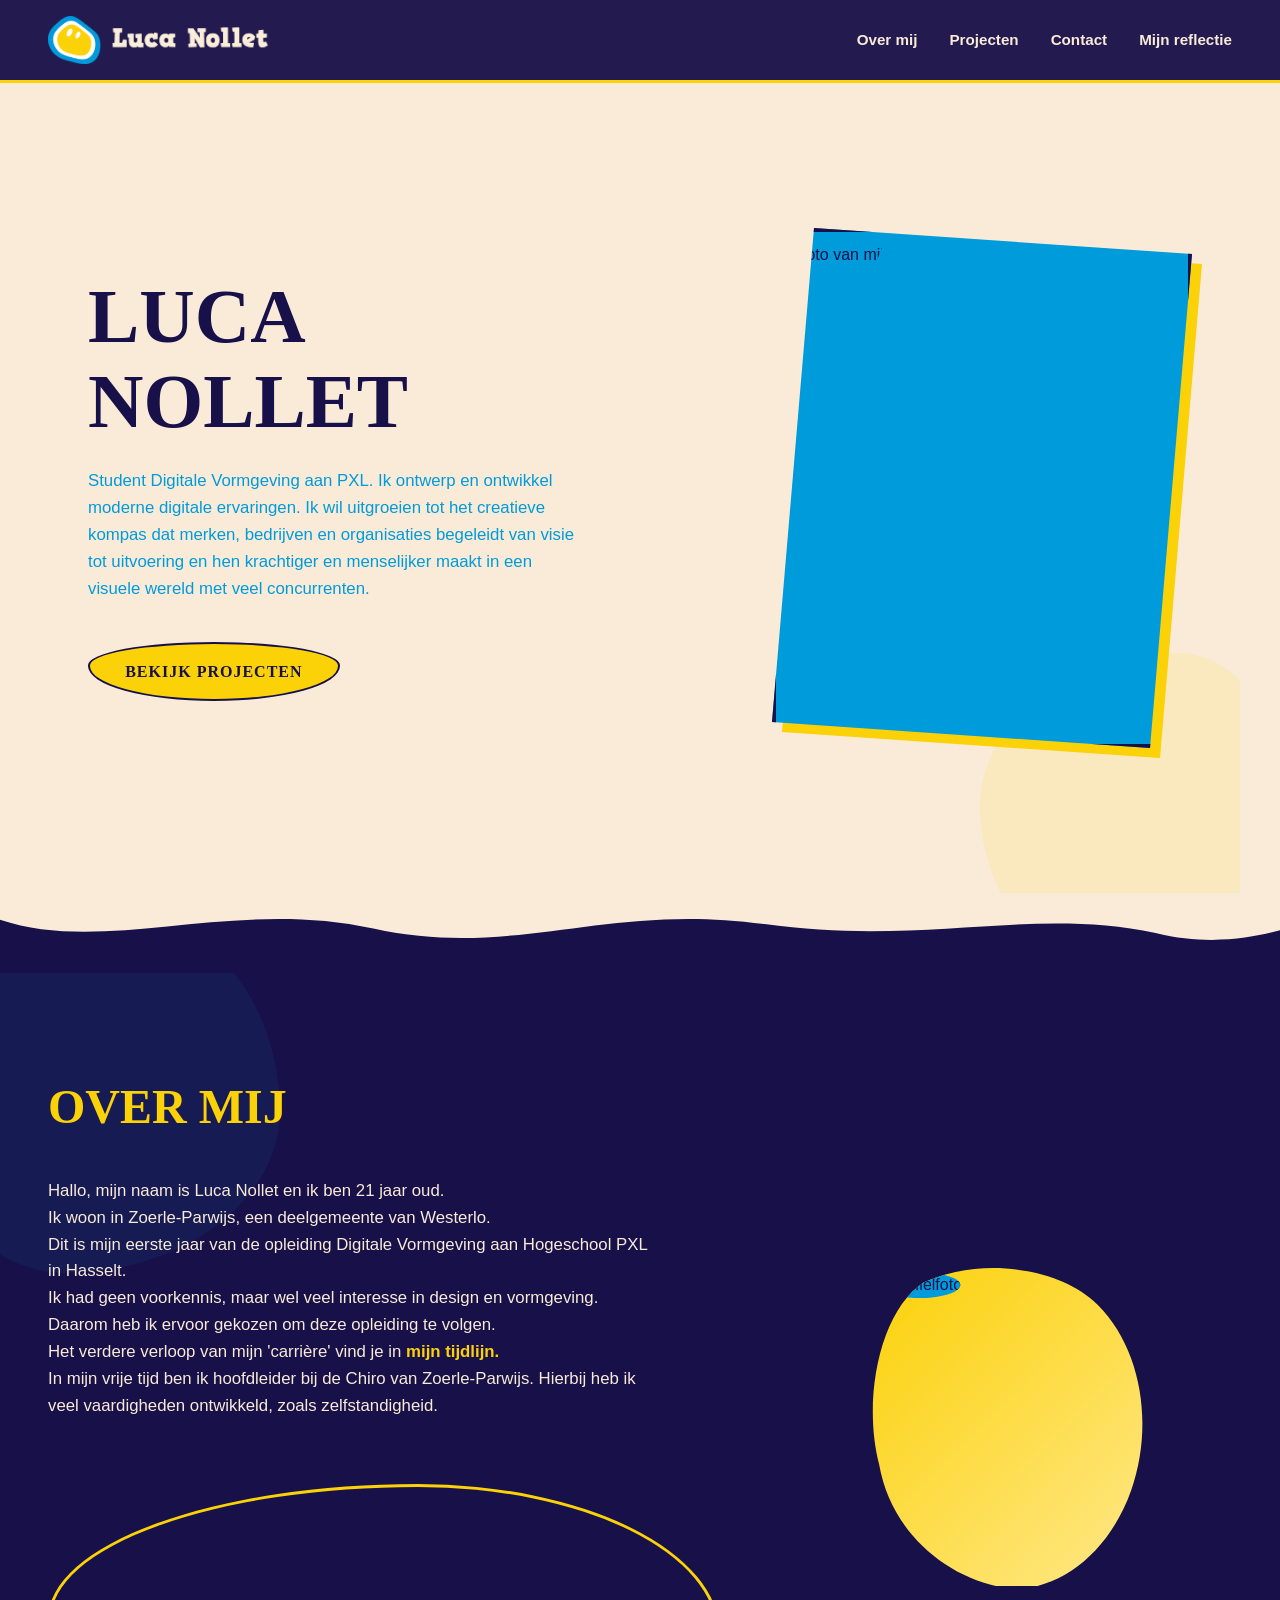
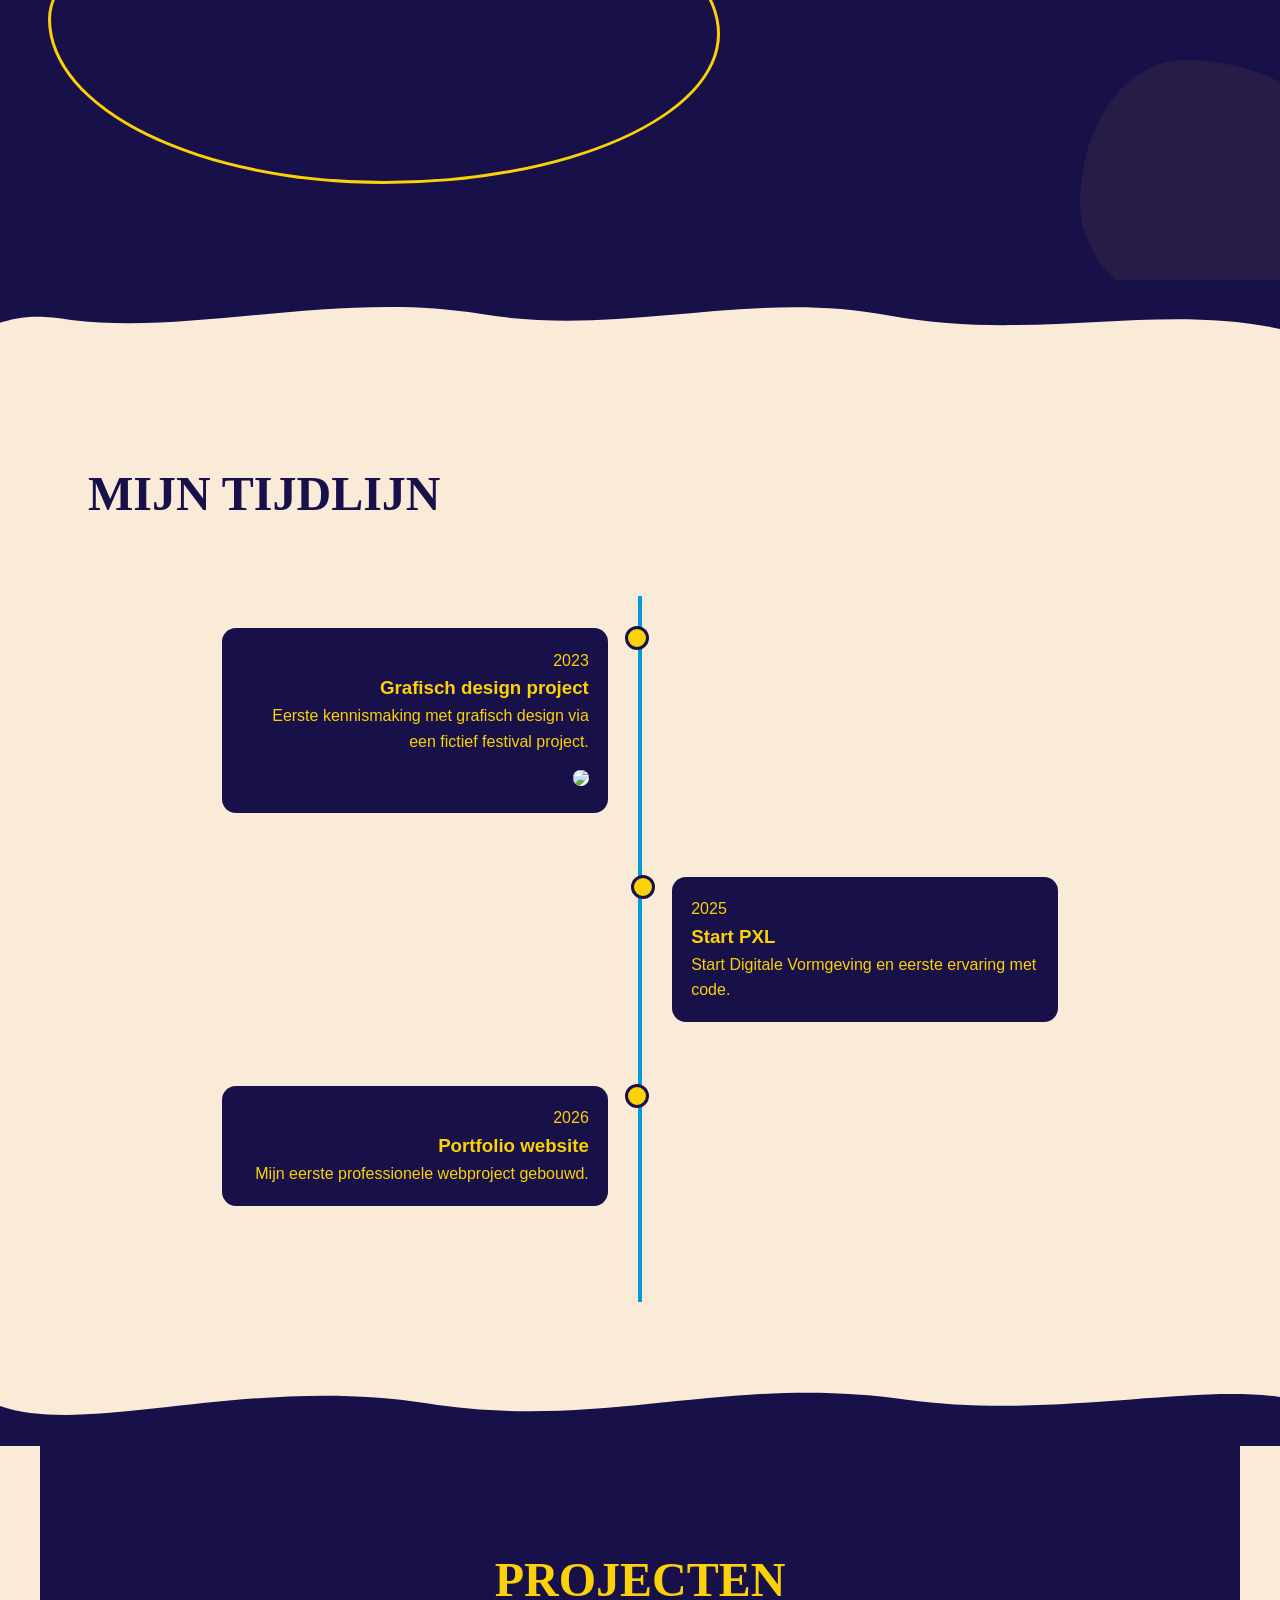
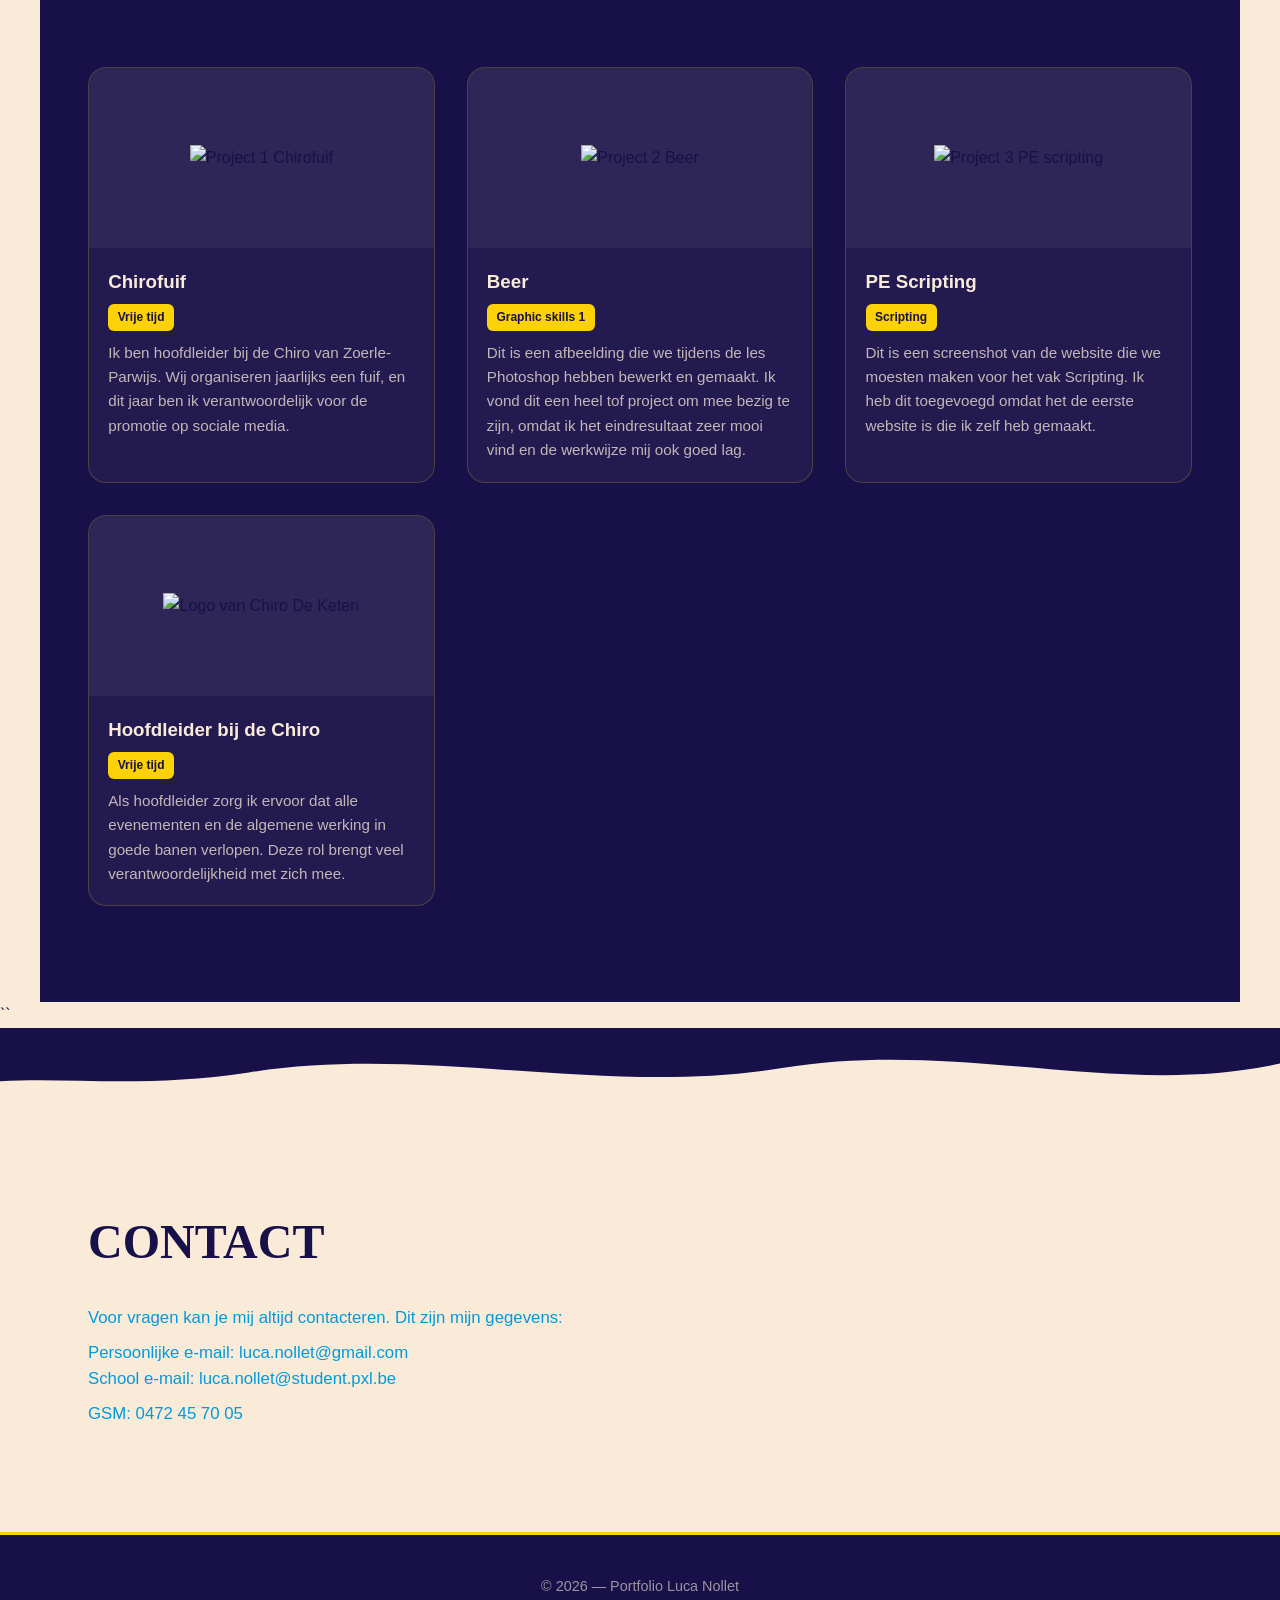
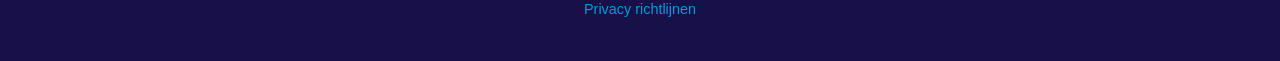
==== commit a8f44d22: "[17] Projecten aangepast naar branding" ====
--- a/index.html
+++ b/index.html
@@ -147,7 +147,6 @@
         " fill="#181049"/>
     </svg>
 </div>
-
 <section id="tijdlijn">
     <h2>Mijn tijdlijn</h2>
     <div class="timeline"></div>
@@ -167,49 +166,72 @@
     </svg>
 </div>
 
+
 <section id="projecten">
     <h2>Projecten</h2>
-    <div class="projecten-slider">
-        <button id="prev">←</button>
-        <div class="projecten-wrapper">
-            <div class="projecten">
-                <div class="project">
-                    <div class="project-afbeelding">
-                        <img src="./Assets/pfp.jpg" alt="Project 1 Chirofuif">
-                    </div>
-                    <h3>Chirofuif</h3>
-                    <h4>Vrije tijd</h4>
-                    <p>Ik ben hoofdleider bij de Chiro van Zoerle-Parwijs. Wij organiseren jaarlijks een fuif, en dit jaar ben ik verantwoordelijk voor de promotie op sociale media.</p>
-                </div>
-                <div class="project">
-                    <div class="project-afbeelding">
-                        <img src="./Assets/Beer.png" alt="Project 2 Beer">
-                    </div>
-                    <h3>Beer</h3>
-                    <h4>Graphic skills 1</h4>
-                    <p>Dit is een afbeelding die we tijdens de les Photoshop hebben bewerkt en gemaakt. Ik vond dit een heel tof project om mee bezig te zijn, omdat ik het eindresultaat zeer mooi vind en de werkwijze mij ook goed lag.</p>
-                </div>
-                <div class="project">
-                    <div class="project-afbeelding">
-                        <img src="./Assets/PEScritpting.png" alt="Project 3 PE scripting">
-                    </div>
-                    <h3>PE Scripting</h3>
-                    <h4>Scripting</h4>
-                    <p>Dit is een screenshot van de website die we moesten maken voor het vak Scripting. Ik heb dit toegevoegd omdat het de eerste website is die ik zelf heb gemaakt.</p>
-                </div>
-                <div class="project">
-                    <div class="project-afbeelding">
-                        <img src="Assets/Chiro%20logo.jpg" alt="Logo van Chiro De Keten">
-                    </div>
-                    <h3>Hoofdleider bij de Chiro</h3>
-                    <h4>Vrije tijd</h4>
-                    <p>Als hoofdleider zorg ik ervoor dat alle evenementen en de algemene werking in goede banen verlopen. Deze rol brengt veel verantwoordelijkheid met zich mee.</p>
-                </div>
-            </div>
-        </div>
-        <button id="next">→</button>
-    </div>
-</section>
+
+    <div class="projects-grid">
+
+        <div class="project-card">
+            <div class="project-image">
+                <img src="./Assets/pfp.jpg" alt="Project 1 Chirofuif">
+            </div>
+            <div class="project-content">
+                <h3>Chirofuif</h3>
+                <span class="tag">Vrije tijd</span>
+                <p>
+                    Ik ben hoofdleider bij de Chiro van Zoerle-Parwijs. Wij organiseren jaarlijks een fuif,
+                    en dit jaar ben ik verantwoordelijk voor de promotie op sociale media.
+                </p>
+            </div>
+        </div>
+
+        <div class="project-card">
+            <div class="project-image">
+                <img src="./Assets/Beer.png" alt="Project 2 Beer">
+            </div>
+            <div class="project-content">
+                <h3>Beer</h3>
+                <span class="tag">Graphic skills 1</span>
+                <p>
+                    Dit is een afbeelding die we tijdens de les Photoshop hebben bewerkt en gemaakt.
+                    Ik vond dit een heel tof project om mee bezig te zijn, omdat ik het eindresultaat
+                    zeer mooi vind en de werkwijze mij ook goed lag.
+                </p>
+            </div>
+        </div>
+
+        <div class="project-card">
+            <div class="project-image">
+                <img src="./Assets/PEScritpting.png" alt="Project 3 PE scripting">
+            </div>
+            <div class="project-content">
+                <h3>PE Scripting</h3>
+                <span class="tag">Scripting</span>
+                <p>
+                    Dit is een screenshot van de website die we moesten maken voor het vak Scripting.
+                    Ik heb dit toegevoegd omdat het de eerste website is die ik zelf heb gemaakt.
+                </p>
+            </div>
+        </div>
+
+        <div class="project-card">
+            <div class="project-image">
+                <img src="Assets/Chiro%20logo.jpg" alt="Logo van Chiro De Keten">
+            </div>
+            <div class="project-content">
+                <h3>Hoofdleider bij de Chiro</h3>
+                <span class="tag">Vrije tijd</span>
+                <p>
+                    Als hoofdleider zorg ik ervoor dat alle evenementen en de algemene werking
+                    in goede banen verlopen. Deze rol brengt veel verantwoordelijkheid met zich mee.
+                </p>
+            </div>
+        </div>
+
+    </div>
+</section>
+``
 
 <!-- =====================================================
      SECTION DIVIDER: projecten (navy) → contact (beige)
--- a/Index.css
+++ b/Index.css
@@ -457,135 +457,70 @@
 #projecten {
     background-color: var(--navy);
     padding: 6rem 3rem;
-    max-width: 100%;
-    position: relative;
-    overflow: hidden;
-}
-
-/* Decorative blob in projects background */
-#projecten::before {
-    content: "";
-    position: absolute;
-    top: 20px;
-    right: 5%;
-    width: 200px;
-    height: 200px;
-    background: var(--accent);
-    opacity: 0.05;
-    border-radius: 45% 55% 60% 40% / 55% 45% 55% 45%;
-    pointer-events: none;
 }
 
 #projecten h2 {
-    font-family: 'comic-serif-pro', serif;
-    font-size: 3rem;
     color: var(--accent);
     text-align: center;
-    text-transform: uppercase;
-    max-width: 1200px;
-    margin: 0 auto 2rem;
-}
-
-.projecten-wrapper {
+    margin-bottom: 3rem;
+}
+
+/* GRID */
+.projects-grid {
+    display: grid;
+    grid-template-columns: repeat(auto-fit, minmax(300px, 1fr));
+    gap: 2rem;
+}
+
+/* CARD */
+.project-card {
+    background: rgba(249, 235, 216, 0.05);
+    border: 1px solid rgba(251, 209, 7, 0.2);
+    border-radius: 18px;
     overflow: hidden;
-    width: 100%;
-}
-
-.projecten {
-    display: flex;
-    transition: transform 0.5s ease-in-out;
-}
-
-.project {
-    min-width: 100%;
-    box-sizing: border-box;
-    padding: 2rem;
-    background: linear-gradient(180deg, rgba(249,235,216,0.08), rgba(249,235,216,0.03));
-    border-radius: 20px 8px 20px 8px;
-    border: 1px solid rgba(251, 209, 7, 0.15);
-    box-shadow: 0 8px 18px rgba(24, 16, 73, 0.3);
-    transition: transform 0.25s ease, box-shadow 0.25s ease;
-}
-
-.project-afbeelding {
-    height: 160px;
-    border: 2px solid var(--accent);
-    border-radius: 16px 6px 16px 6px;
-    margin-bottom: 1rem;
-    background-color: rgba(249,235,216,0.06);
+}
+
+/* IMAGE (BELANGRIJK) */
+.project-image {
+    height: 180px;
     display: flex;
     justify-content: center;
     align-items: center;
-    overflow: hidden;
-}
-
-.project-afbeelding img {
-    max-width: 100%;
-    max-height: 100%;
-    object-fit: contain;
-    transition: transform 0.4s ease;
-}
-
-.project:hover .project-afbeelding img {
-    transform: scale(1.05);
-}
-
-#prev, #next {
-    cursor: pointer;
-    background-color: transparent;
-    border: 2px solid var(--accent);
-    color: var(--accent);
-    width: 42px;
-    height: 42px;
-    font-size: 28px;
-    line-height: 42px;
-    text-align: center;
-    user-select: none;
-    transition: background-color 0.3s ease, color 0.3s ease, box-shadow 0.3s ease;
-    display: flex;
-    justify-content: center;
-    align-items: center;
-    flex-shrink: 0;
-    /* Blob button shape */
-    border-radius: 55% 45% 60% 40% / 50% 55% 45% 50%;
-}
-
-#prev:hover, #next:hover {
-    background-color: var(--accent);
+    background: rgba(249, 235, 216, 0.05);
+}
+
+.project-image img {
+    max-width: 90%;
+    max-height: 90%;
+    object-fit: contain;   /* GEEN crop */
+}
+
+/* CONTENT */
+.project-content {
+    padding: 1.2rem;
+}
+
+.project-content h3 {
+    color: #F9EBD8;
+    margin-bottom: 0.4rem;
+}
+
+/* ✅ TAGS (BELANGRIJK) */
+.tag {
+    display: inline-block;
+    background: var(--accent);
     color: var(--navy);
-    box-shadow: 0 0 12px rgba(251, 209, 7, 0.7);
-}
-
-.projecten-slider {
-    display: flex;
-    align-items: center;
-    gap: 15px;
-    max-width: 1200px;
-    margin: auto;
-}
-
-.project h3 {
-    margin-bottom: 0.3rem;
-    color: #F9EBD8;
-    font-family: 'comic-serif-pro', serif;
-    text-transform: uppercase;
-    font-size: 1.2rem;
-}
-
-.project h4 {
-    color: var(--accent);
-    font-size: 0.8rem;
-    letter-spacing: 0.06em;
-    text-transform: uppercase;
+    padding: 0.25rem 0.6rem;
+    border-radius: 6px;
+    font-size: 0.75rem;
+    font-weight: 700;
     margin-bottom: 0.6rem;
-    font-family: 'corbel', sans-serif;
-    font-weight: 700;
-}
-
-.project p {
-    color: rgba(249, 235, 216, 0.7);
+}
+
+/* TEXT */
+.project-content p {
+    color: rgba(249, 235, 216, 0.75);
     font-size: 0.95rem;
-    font-family: 'corbel', sans-serif;
 }
 
 /* ===== CONTACT ===== */
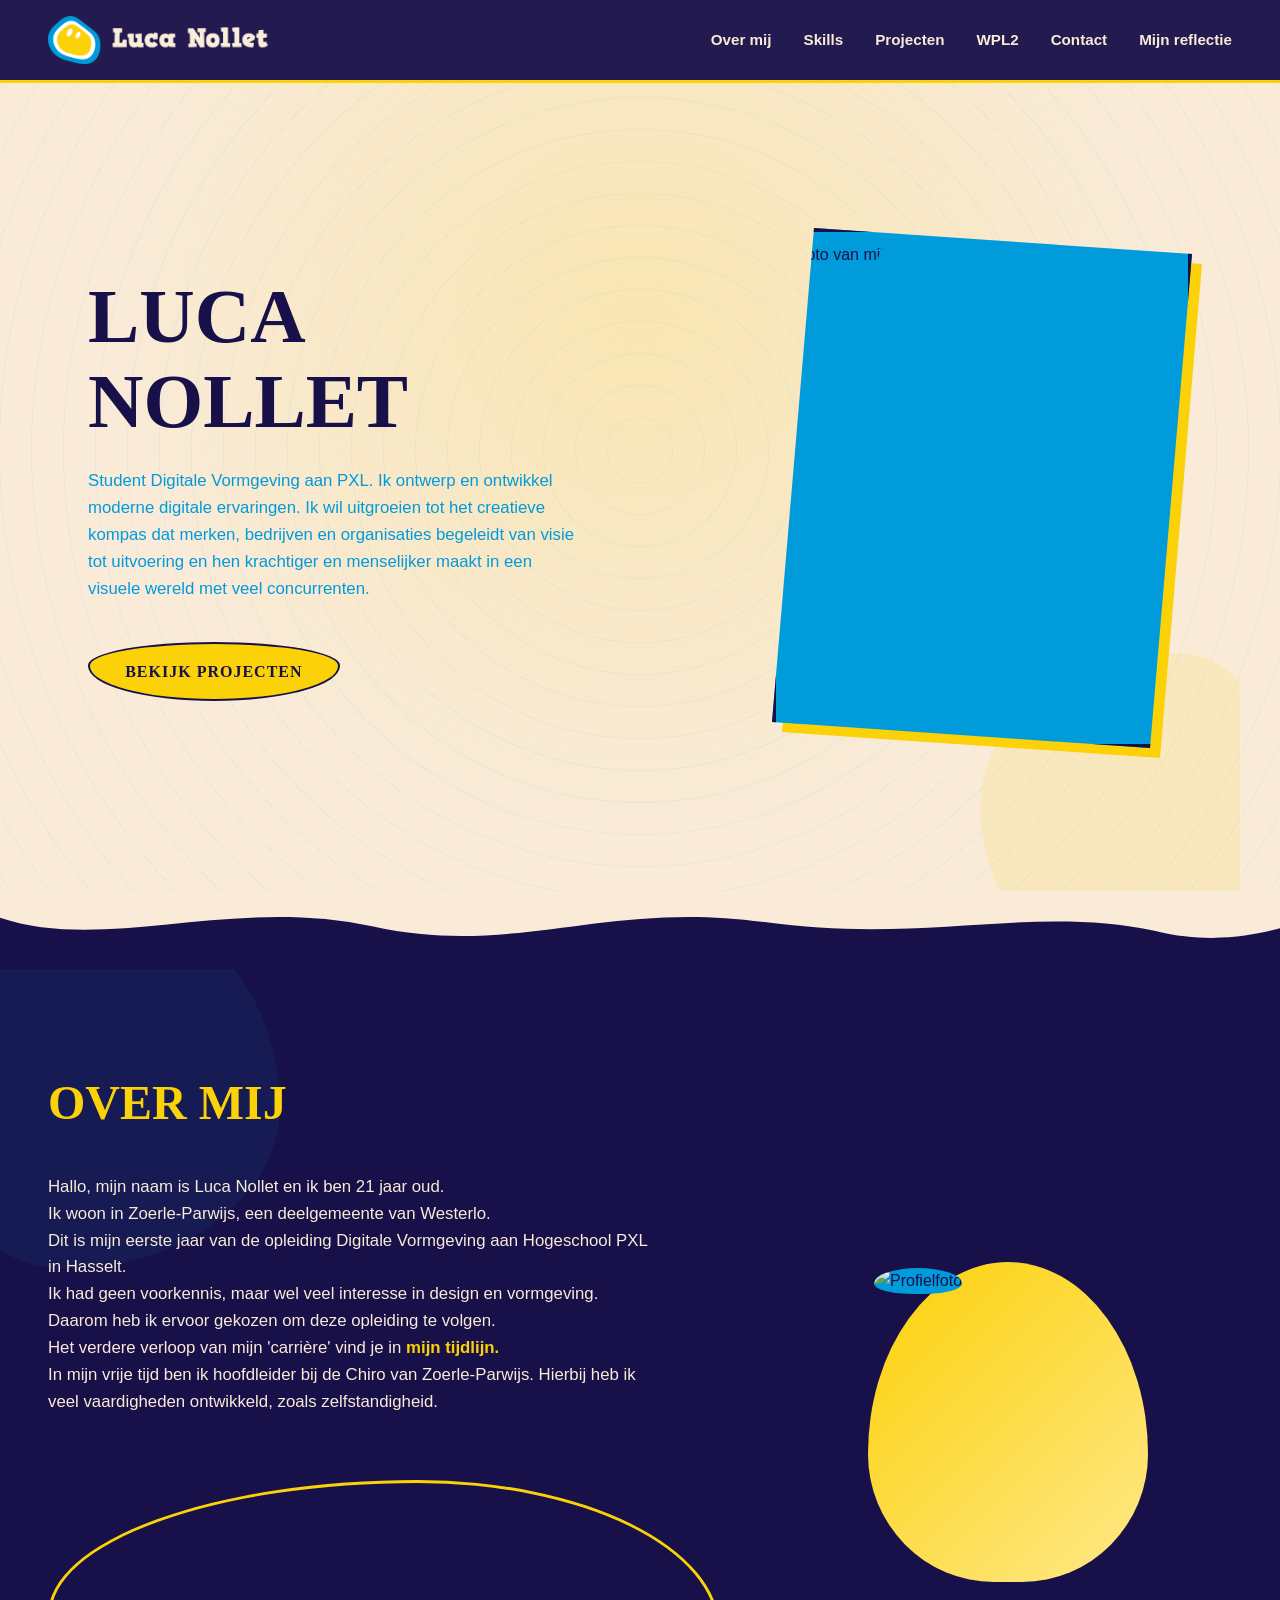
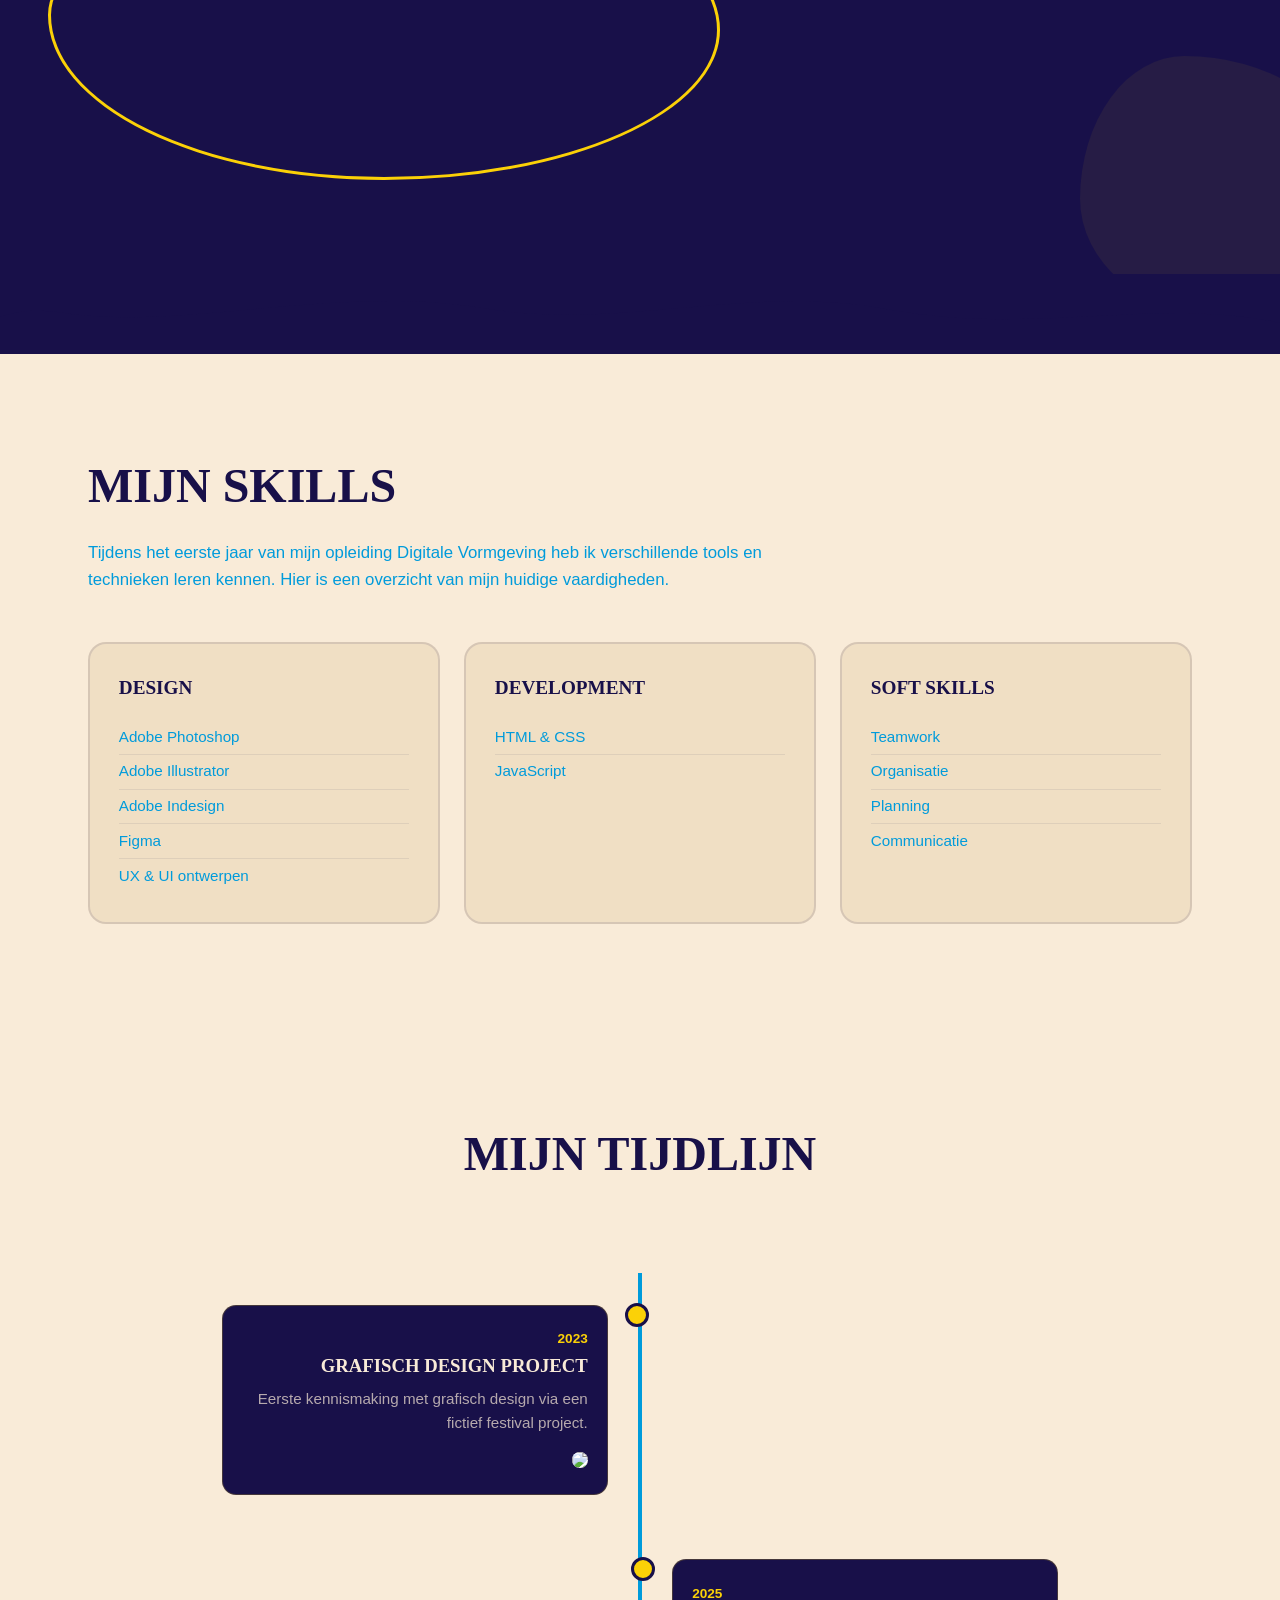
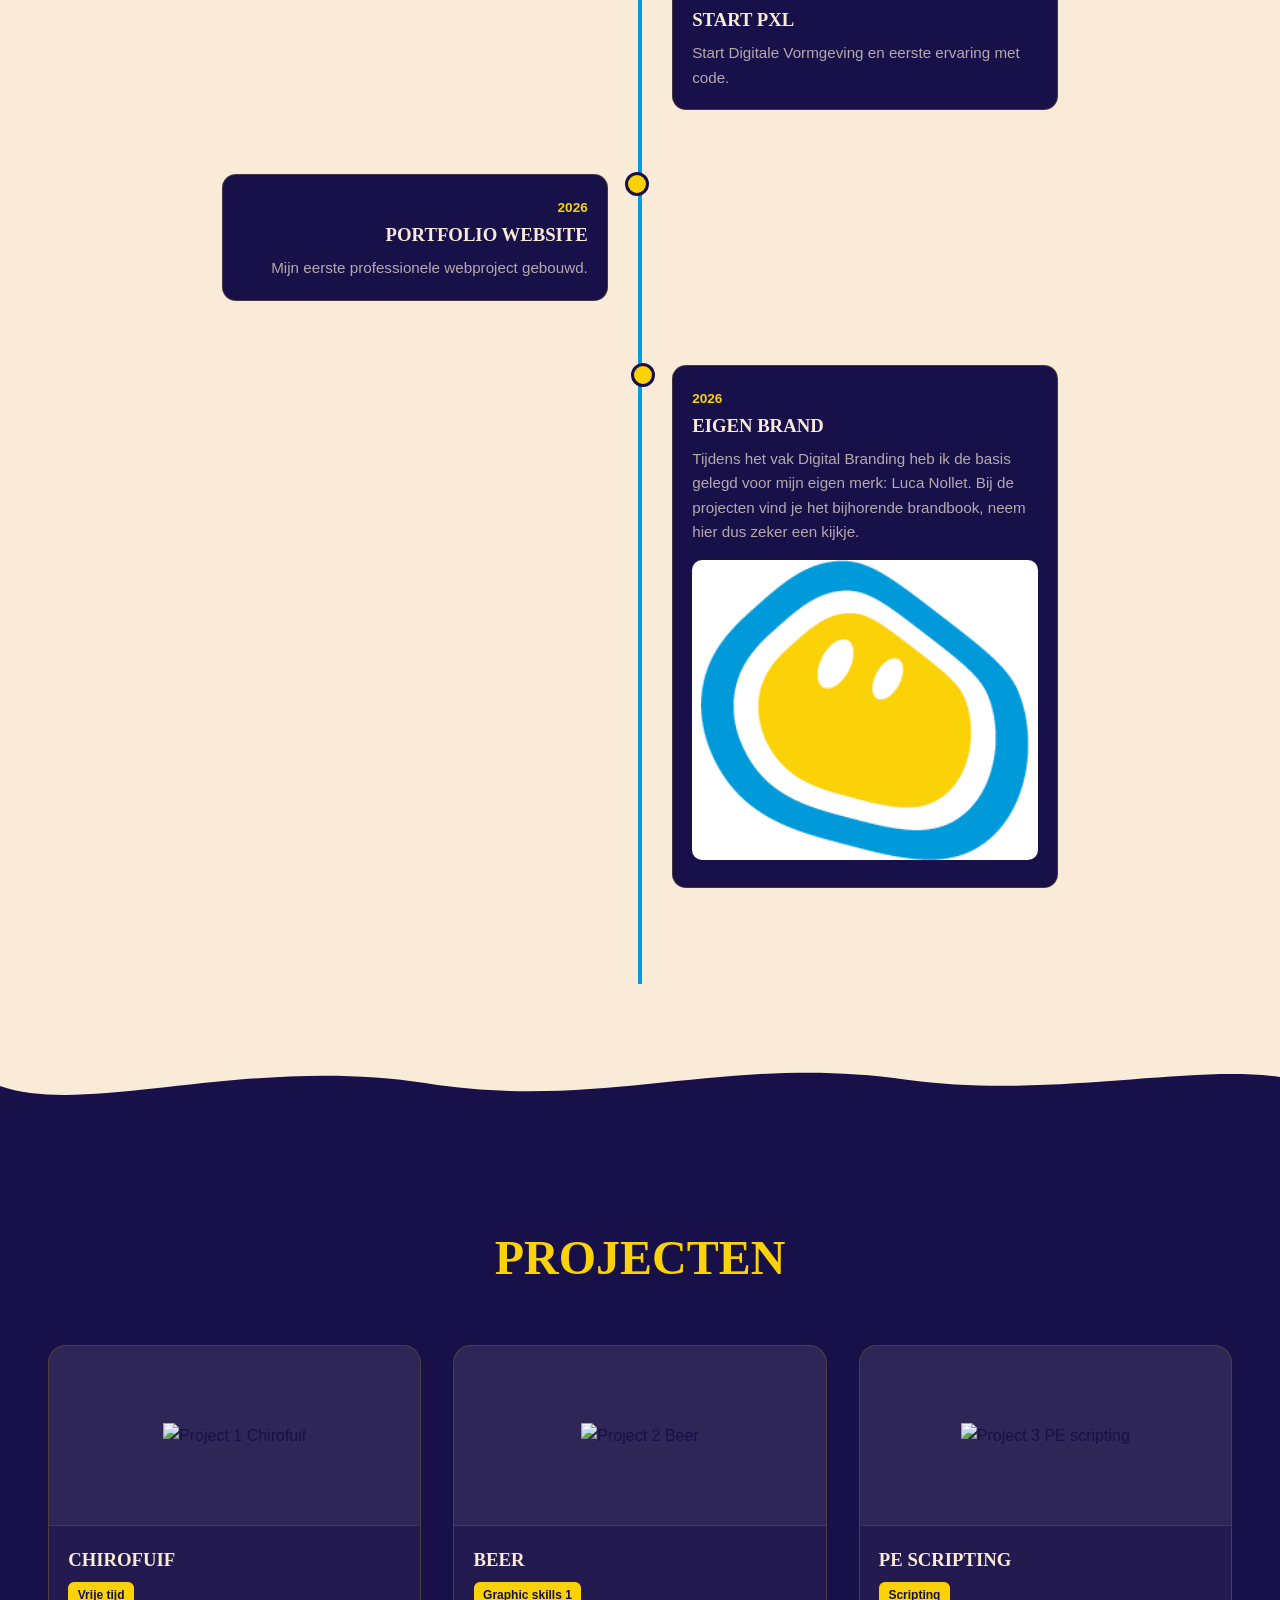
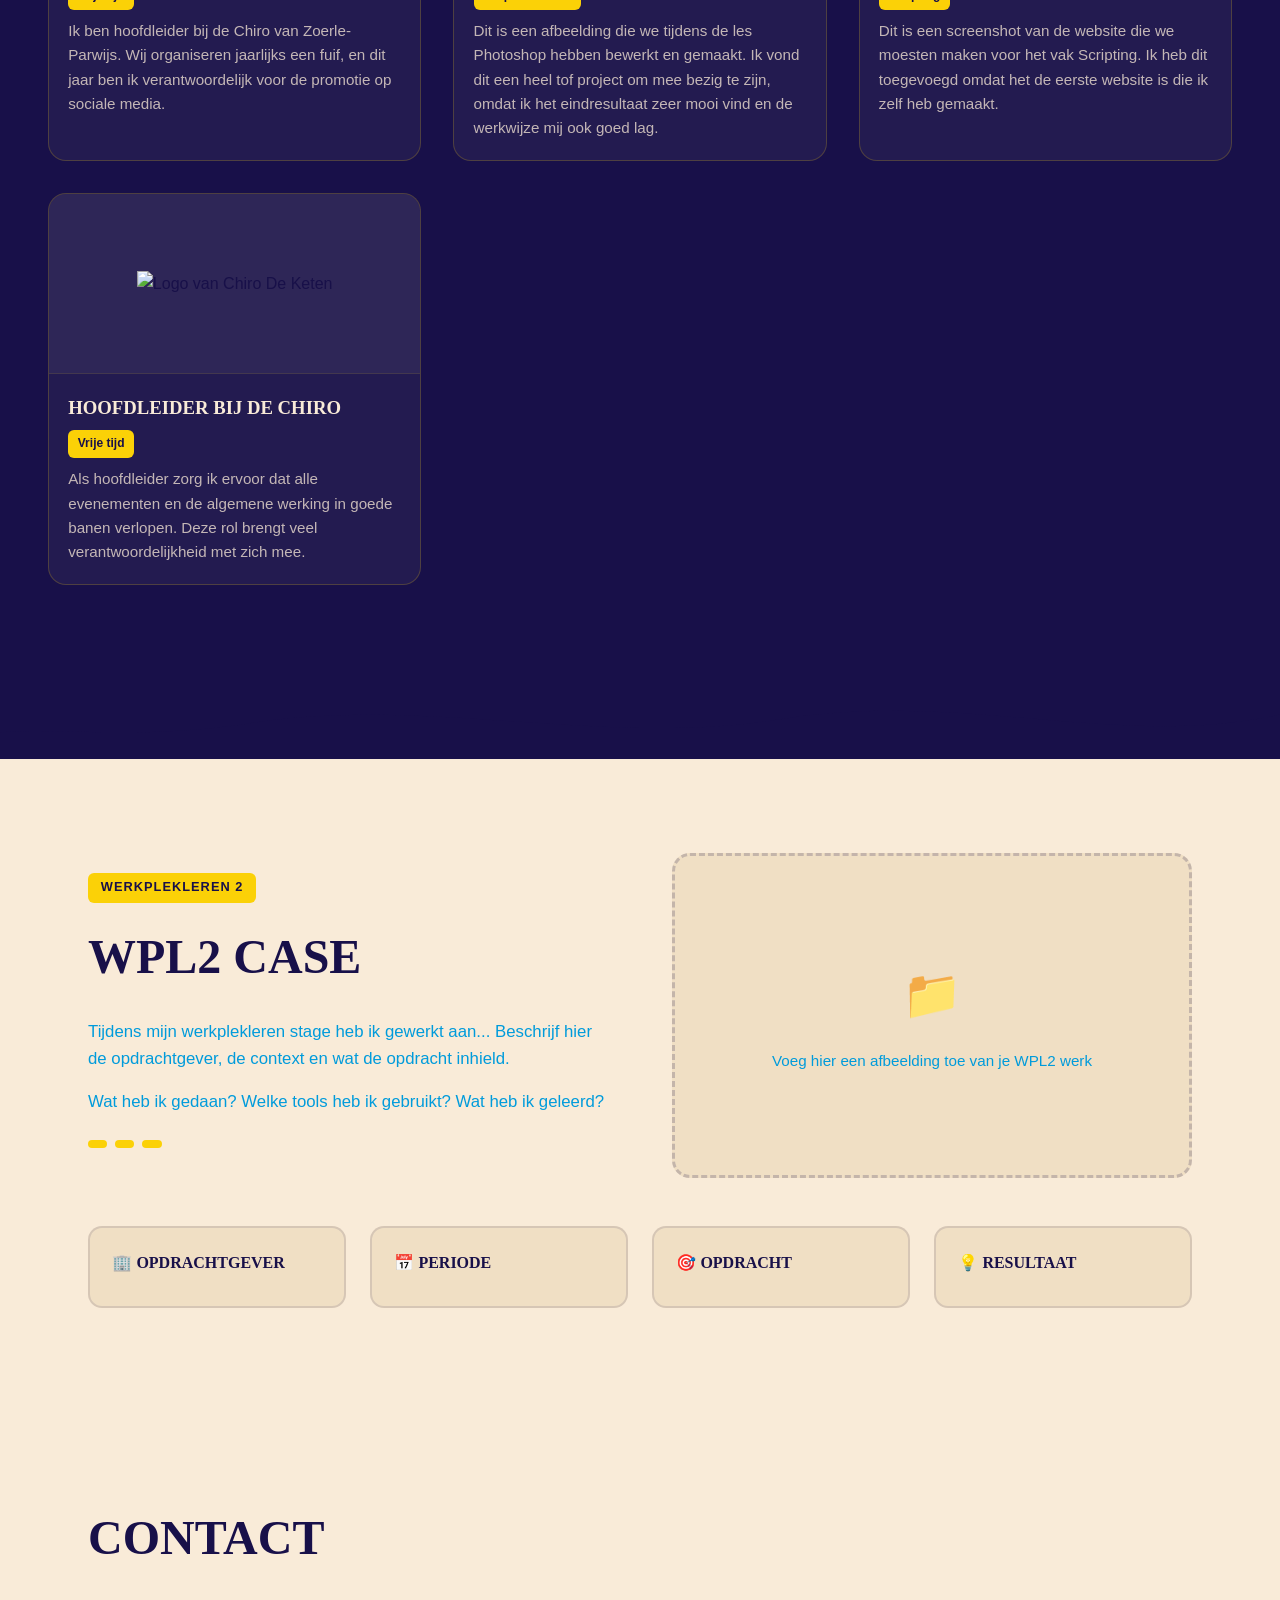
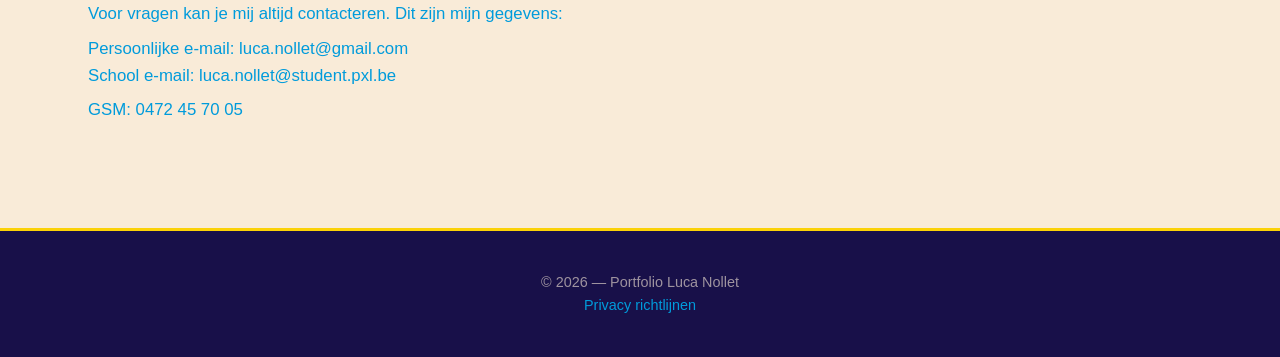
==== commit baada80d: "[18] Tijdlijn aangepast naar branding" ====
--- a/index.html
+++ b/index.html
@@ -10,15 +10,8 @@
 </head>
 <body>
 
-<!-- =====================================================
-     SVG BLOB DEFINITIONS
-     These are invisible — they define the clip-path shapes
-     used on the hero image, profile photo, and more.
-     The shapes match your mascot's organic rounded style.
-====================================================== -->
 <svg width="0" height="0" style="position:absolute;pointer-events:none;">
     <defs>
-        <!-- Hero image blob — big, slightly asymmetric like mascot -->
         <clipPath id="blob-clip" clipPathUnits="objectBoundingBox">
             <path d="
                 M 0.18 0.04
@@ -29,8 +22,6 @@
                 C -0.03 0.50, 0.02 0.20, 0.18 0.04 Z
             "/>
         </clipPath>
-
-        <!-- Profile photo blob — taller, matches the 'portrait' mascot poses -->
         <clipPath id="blob-profile-clip" clipPathUnits="objectBoundingBox">
             <path d="
                 M 0.20 0.05
@@ -53,7 +44,9 @@
         </div>
         <div class="nav-links">
             <a href="#over-mij">Over mij</a>
+            <a href="#skills">Skills</a>
             <a href="#projecten">Projecten</a>
+            <a href="#wpl2">WPL2</a>
             <a href="#contact">Contact</a>
             <a href="Portfolio.html" target="_blank">Mijn reflectie</a>
         </div>
@@ -66,8 +59,8 @@
         <p>
             Student Digitale Vormgeving aan PXL.
             Ik ontwerp en ontwikkel moderne digitale ervaringen.
-            Ik wil uitgroeien tot het creatieve kompas dat merken, bedrijven en organisaties begeleidt van visie tot uitvoering en hen krachtiger en menselijker
-            maakt in een visuele wereld met veel concurrenten.
+            Ik wil uitgroeien tot het creatieve kompas dat merken, bedrijven en organisaties begeleidt
+            van visie tot uitvoering en hen krachtiger en menselijker maakt in een visuele wereld met veel concurrenten.
         </p>
         <a href="#projecten" class="btn">Bekijk projecten</a>
     </div>
@@ -81,21 +74,10 @@
     </div>
 </section>
 
-<!-- =====================================================
-     SECTION DIVIDER: hero (beige) → over mij (navy)
-     Organic blob wave — like the curved edge in your logo
-     branding panel (image 2, right side).
-====================================================== -->
-<div class="sectie-overgang">
+<!-- DIVIDER: hero (beige) → over mij (navy) -->
+<div class="sectie-overgang" style="background-color: #F9EBD8;">
     <svg viewBox="0 0 1440 90" xmlns="http://www.w3.org/2000/svg" preserveAspectRatio="none">
-        <path d="
-            M0,30
-            C120,70 260,5  420,40
-            C580,75 680,10 860,35
-            C1040,60 1160,15 1300,45
-            C1360,60 1410,50 1440,42
-            L1440,90 L0,90 Z
-        " fill="#181049"/>
+        <path d="M0,30 C120,70 260,5 420,40 C580,75 680,10 860,35 C1040,60 1160,15 1300,45 C1360,60 1410,50 1440,42 L1440,90 L0,90 Z" fill="#181049"/>
     </svg>
 </div>
 
@@ -130,46 +112,73 @@
     </div>
 </section>
 
-<!-- =====================================================
-     SECTION DIVIDER: over mij (navy) → tijdlijn (beige)
-     Flipped direction — navy flows back into beige
-====================================================== -->
-<div class="sectie-overgang">
+<!-- DIVIDER: over mij (navy) → skills (beige) -->
+<div class="sectie-overgang" style="background-color: #181049;">
     <svg viewBox="0 0 1440 90" xmlns="http://www.w3.org/2000/svg" preserveAspectRatio="none">
-        <path d="
-            M0,0 L1440,0
-            L1440,55
-            C1300,25 1160,70 1000,40
-            C840,10  700,65  540,38
-            C380,12  220,62  80,45
-            C40,38   20,42   0,48
-            Z
-        " fill="#181049"/>
+        <path d="M0,0 L1440,0 L1440,55 C1300,25 1160,70 1000,40 C840,10 700,65 540,38 C380,12 220,62 80,45 C40,38 20,42 0,48 Z" fill="#181049"/>
     </svg>
 </div>
+
+<!-- =====================================================
+     SKILLS SECTIE
+     Vervang de placeholder tekst en skill items
+     met jouw eigen skills en niveaus.
+====================================================== -->
+<section id="skills" class="skills-sectie">
+    <h2>Mijn skills</h2>
+    <p class="skills-intro">
+        Tijdens het eerste jaar van mijn opleiding Digitale Vormgeving heb ik verschillende tools en technieken leren kennen.
+        Hier is een overzicht van mijn huidige vaardigheden.
+    </p>
+
+    <div class="skills-grid">
+
+        <div class="skill-kaart">
+            <h3>Design</h3>
+            <ul>
+                <li>Adobe Photoshop</li>
+                <li>Adobe Illustrator</li>
+                <li>Adobe Indesign</li>
+                <li>Figma</li>
+                <li>UX & UI ontwerpen</li>
+            </ul>
+        </div>
+
+
+        <div class="skill-kaart">
+            <h3>Development</h3>
+            <ul>
+                <li>HTML & CSS</li>
+                <li>JavaScript</li>
+            </ul>
+        </div>
+
+        <div class="skill-kaart">
+            <h3>Soft skills</h3>
+            <ul>
+                <li>Teamwork</li>
+                <li>Organisatie</li>
+                <li>Planning</li>
+                <li>Communicatie</li>
+            </ul>
+        </div>
+    </div>
+</section>
+
 <section id="tijdlijn">
     <h2>Mijn tijdlijn</h2>
     <div class="timeline"></div>
 </section>
-<!-- =====================================================
-     SECTION DIVIDER: tijdlijn (beige) → projecten (navy)
-====================================================== -->
-<div class="sectie-overgang">
+
+<!-- DIVIDER: tijdlijn (beige) → projecten (navy) -->
+<div class="sectie-overgang" style="background-color: #F9EBD8;">
     <svg viewBox="0 0 1440 90" xmlns="http://www.w3.org/2000/svg" preserveAspectRatio="none">
-        <path d="
-            M0,45
-            C100,80 280,10 480,42
-            C680,74 820,8  1020,38
-            C1180,60 1340,20 1440,35
-            L1440,90 L0,90 Z
-        " fill="#181049"/>
+        <path d="M0,45 C100,80 280,10 480,42 C680,74 820,8 1020,38 C1180,60 1340,20 1440,35 L1440,90 L0,90 Z" fill="#181049"/>
     </svg>
 </div>
 
-
 <section id="projecten">
     <h2>Projecten</h2>
-
     <div class="projects-grid">
 
         <div class="project-card">
@@ -179,10 +188,7 @@
             <div class="project-content">
                 <h3>Chirofuif</h3>
                 <span class="tag">Vrije tijd</span>
-                <p>
-                    Ik ben hoofdleider bij de Chiro van Zoerle-Parwijs. Wij organiseren jaarlijks een fuif,
-                    en dit jaar ben ik verantwoordelijk voor de promotie op sociale media.
-                </p>
+                <p>Ik ben hoofdleider bij de Chiro van Zoerle-Parwijs. Wij organiseren jaarlijks een fuif, en dit jaar ben ik verantwoordelijk voor de promotie op sociale media.</p>
             </div>
         </div>
 
@@ -193,11 +199,7 @@
             <div class="project-content">
                 <h3>Beer</h3>
                 <span class="tag">Graphic skills 1</span>
-                <p>
-                    Dit is een afbeelding die we tijdens de les Photoshop hebben bewerkt en gemaakt.
-                    Ik vond dit een heel tof project om mee bezig te zijn, omdat ik het eindresultaat
-                    zeer mooi vind en de werkwijze mij ook goed lag.
-                </p>
+                <p>Dit is een afbeelding die we tijdens de les Photoshop hebben bewerkt en gemaakt. Ik vond dit een heel tof project om mee bezig te zijn, omdat ik het eindresultaat zeer mooi vind en de werkwijze mij ook goed lag.</p>
             </div>
         </div>
 
@@ -208,10 +210,7 @@
             <div class="project-content">
                 <h3>PE Scripting</h3>
                 <span class="tag">Scripting</span>
-                <p>
-                    Dit is een screenshot van de website die we moesten maken voor het vak Scripting.
-                    Ik heb dit toegevoegd omdat het de eerste website is die ik zelf heb gemaakt.
-                </p>
+                <p>Dit is een screenshot van de website die we moesten maken voor het vak Scripting. Ik heb dit toegevoegd omdat het de eerste website is die ik zelf heb gemaakt.</p>
             </div>
         </div>
 
@@ -222,32 +221,83 @@
             <div class="project-content">
                 <h3>Hoofdleider bij de Chiro</h3>
                 <span class="tag">Vrije tijd</span>
-                <p>
-                    Als hoofdleider zorg ik ervoor dat alle evenementen en de algemene werking
-                    in goede banen verlopen. Deze rol brengt veel verantwoordelijkheid met zich mee.
-                </p>
-            </div>
-        </div>
-
-    </div>
-</section>
-``
-
-<!-- =====================================================
-     SECTION DIVIDER: projecten (navy) → contact (beige)
-====================================================== -->
-<div class="sectie-overgang">
+                <p>Als hoofdleider zorg ik ervoor dat alle evenementen en de algemene werking in goede banen verlopen. Deze rol brengt veel verantwoordelijkheid met zich mee.</p>
+            </div>
+        </div>
+
+    </div>
+</section>
+
+<!-- DIVIDER: projecten (navy) → wpl2 (beige) -->
+<div class="sectie-overgang" style="background-color: #181049;">
     <svg viewBox="0 0 1440 90" xmlns="http://www.w3.org/2000/svg" preserveAspectRatio="none">
-        <path d="
-            M0,0 L1440,0
-            L1440,40
-            C1260,80 1080,12 880,45
-            C680,78  480,18  280,50
-            C160,68  80,55  0,60
-            Z
-        " fill="#181049"/>
+        <path d="M0,0 L1440,0 L1440,40 C1260,80 1080,12 880,45 C680,78 480,18 280,50 C160,68 80,55 0,60 Z" fill="#181049"/>
     </svg>
 </div>
+
+<!-- =====================================================
+     WPL2 CASE SECTIE
+     Vervang alle placeholder tekst met jouw eigen
+     WPL2 verhaal, afbeeldingen en bevindingen.
+====================================================== -->
+<section id="wpl2" class="wpl2-sectie">
+    <div class="wpl2-inhoud">
+
+        <div class="wpl2-tekst">
+            <span class="wpl2-label">Werkplekleren 2</span>
+            <h2>WPL2 Case</h2>
+            <p>
+                <!-- PLACEHOLDER: beschrijf hier jouw WPL2 opdracht en context -->
+                Tijdens mijn werkplekleren stage heb ik gewerkt aan...
+                Beschrijf hier de opdrachtgever, de context en wat de opdracht inhield.
+            </p>
+            <p>
+                <!-- PLACEHOLDER: beschrijf wat je hebt gedaan en geleerd -->
+                Wat heb ik gedaan? Welke tools heb ik gebruikt? Wat heb ik geleerd?
+            </p>
+            <div class="wpl2-tags">
+                <!-- Voeg tags toe voor de tools/skills die je gebruikte -->
+                <span class="tag"><!-- Tool/skill --></span>
+                <span class="tag"><!-- Tool/skill --></span>
+                <span class="tag"><!-- Tool/skill --></span>
+            </div>
+        </div>
+
+        <div class="wpl2-media">
+            <!-- PLACEHOLDER: vervang door een echte afbeelding van jouw WPL2 werk -->
+            <div class="wpl2-afbeelding-placeholder">
+                <span>📁</span>
+                <p>Voeg hier een afbeelding toe van je WPL2 werk</p>
+                <!-- Verwijder de div hierboven en gebruik dit zodra je een afbeelding hebt: -->
+                <!-- <img src="Assets/WPL2.jpg" alt="WPL2 case"> -->
+            </div>
+        </div>
+
+    </div>
+
+    <!-- Optioneel: extra detail blokken -->
+    <div class="wpl2-detail-grid">
+        <div class="wpl2-detail-kaart">
+            <h4>🏢 Opdrachtgever</h4>
+            <p><!-- Naam van het bedrijf of de organisatie --></p>
+        </div>
+        <div class="wpl2-detail-kaart">
+            <h4>📅 Periode</h4>
+            <p><!-- Startdatum – Einddatum --></p>
+        </div>
+        <div class="wpl2-detail-kaart">
+            <h4>🎯 Opdracht</h4>
+            <p><!-- Korte omschrijving van de opdracht --></p>
+        </div>
+        <div class="wpl2-detail-kaart">
+            <h4>💡 Resultaat</h4>
+            <p><!-- Wat was het eindresultaat? --></p>
+        </div>
+    </div>
+
+</section>
+
+<!-- DIVIDER: wpl2 (beige) → contact (beige) — zelfde kleur, geen divider nodig -->
 
 <section id="contact" class="contact">
     <h2>Contact</h2>
--- a/Index.css
+++ b/Index.css
@@ -23,6 +23,28 @@
     line-height: 1.6;
 }
 
+body::before {
+    content: "";
+    position: fixed;
+    inset: 0;
+    pointer-events: none;
+    z-index: 0;
+    background-image:
+            radial-gradient(
+                    circle at 50% 35%,
+                    rgba(251, 209, 7, 0.18),
+                    transparent 60%
+            ),
+            repeating-radial-gradient(
+                    circle,
+                    rgba(0, 155, 219, 0.06),
+                    rgba(0, 155, 219, 0.06) 1px,
+                    transparent 1px,
+                    transparent 32px
+            );
+    background-blend-mode: overlay;
+}
+
 body > * {
     position: relative;
     z-index: 1;
@@ -112,7 +134,6 @@
     margin: 0 auto;
 }
 
-/* Decorative background blob – subtle, bottom-right of hero */
 .titel::after {
     content: "";
     position: absolute;
@@ -150,6 +171,7 @@
     position: relative;
     z-index: 1;
 }
+
 .vorm-wrapper {
     position: relative;
     width: 420px;
@@ -179,6 +201,7 @@
     object-fit: cover;
     clip-path: polygon(10% 0%, 100% 5%, 90% 100%, 0% 95%);
 }
+
 .btn {
     padding: 0.9rem 2.2rem;
     border: 2px solid var(--navy);
@@ -191,7 +214,6 @@
     cursor: pointer;
     font-family: 'comic-serif-pro', serif;
     text-transform: uppercase;
-    /* Blob-ish button shape */
     border-radius: 50% 50% 50% 50% / 40% 40% 60% 60%;
     font-size: 1rem;
 }
@@ -218,20 +240,22 @@
     color: var(--navy);
 }
 
-/* ===================================================
-   SECTION DIVIDER – organic blob wave
-   Place .sectie-overgang divs between sections in HTML
-=================================================== */
+/* ===== SECTIE OVERGANG (wave divider) ===== */
 .sectie-overgang {
     display: block;
     line-height: 0;
     overflow: hidden;
     margin: 0;
+    padding: 0;
+    margin-top: -2px;
+    margin-bottom: -2px;
+    background-color: var(--navy);
 }
 
 .sectie-overgang svg {
     display: block;
     width: 100%;
+    vertical-align: bottom;
 }
 
 /* ===== OVER MIJ ===== */
@@ -243,7 +267,6 @@
     overflow: hidden;
 }
 
-/* Decorative blob background accent in over-mij */
 .over-mij::before {
     content: "";
     position: absolute;
@@ -300,7 +323,6 @@
     grid-area: kaart;
     width: 100%;
     height: 300px;
-    /* Blob-shaped map frame */
     border-radius: 55% 45% 50% 50% / 45% 50% 50% 55%;
     border: 3px solid var(--accent) !important;
     overflow: hidden;
@@ -329,13 +351,11 @@
     color: var(--blue);
 }
 
-/* Profile photo — blob matching mascot shape */
 .over-mij-afbeelding {
     width: 280px;
     height: 320px;
     background: linear-gradient(135deg, var(--accent), #ffe88a);
-    /* More mascot-like blob shape */
-    clip-path: url(#blob-profile-clip);
+    border-radius: 50% 50% 45% 45% / 60% 60% 40% 40%;
     padding: 6px;
     position: relative;
     animation: float 6s ease-in-out infinite;
@@ -345,7 +365,7 @@
     width: 100%;
     height: 100%;
     object-fit: cover;
-    clip-path: url(#blob-profile-clip);
+    border-radius: inherit;
     background-color: var(--blue);
 }
 
@@ -356,7 +376,22 @@
     100% { transform: translateY(0) rotate(0deg); }
 }
 
-/* ===== TIMELINE NIEUW ===== */
+/* ===== TIJDLIJN ===== */
+#tijdlijn {
+    padding: 6rem 3rem;
+    max-width: 1200px;
+    margin: auto;
+}
+
+#tijdlijn h2 {
+    font-family: 'comic-serif-pro', serif;
+    font-size: 3rem;
+    margin-bottom: 3rem;
+    text-transform: uppercase;
+    text-align: center;
+    color: var(--navy);
+}
+
 .timeline {
     position: relative;
     max-width: 900px;
@@ -364,7 +399,6 @@
     padding: 2rem 0;
 }
 
-/* lijn */
 .timeline::before {
     content: "";
     position: absolute;
@@ -375,7 +409,6 @@
     transform: translateX(-50%);
 }
 
-/* items */
 .timeline-item {
     position: relative;
     width: 50%;
@@ -385,18 +418,15 @@
     transition: 0.6s ease;
 }
 
-/* links */
 .timeline-item:nth-child(odd) {
     left: 0;
     text-align: right;
 }
 
-/* rechts */
 .timeline-item:nth-child(even) {
     left: 50%;
 }
 
-/* punt */
 .timeline-item::before {
     content: "";
     position: absolute;
@@ -417,95 +447,173 @@
 }
 
 .timeline-content {
-    background: var(--navy);   /* donkerblauw */
+    background: var(--navy);
     padding: 1.2rem;
     border-radius: 14px;
+    border: 1px solid rgba(251, 209, 7, 0.2);
     transition: 0.3s;
 }
 
-
-
+.timeline-content:hover {
+    border-color: var(--accent);
+}
 
 .timeline-date {
-    color: var(--accent); /* geel */
+    color: var(--accent);
+    font-weight: 700;
+    font-size: 0.85rem;
+    margin-bottom: 0.3rem;
+    font-family: 'corbel', sans-serif;
 }
 
 .timeline-content h3 {
-    color: var(--accent); /* geel */
+    color: #F9EBD8;
+    font-family: 'comic-serif-pro', serif;
+    text-transform: uppercase;
+    margin-bottom: 0.4rem;
 }
 
 .timeline-content p {
-    color: var(--accent); /* geel */
+    color: rgba(249, 235, 216, 0.7);
+    font-size: 0.95rem;
+    font-family: 'corbel', sans-serif;
 }
 
 .timeline-content img {
     width: 100%;
-    height: auto;        /* belangrijk */
-    max-height: 300px;   /* optioneel */
-    object-fit: contain; /* key verschil */
+    height: auto;
+    max-height: 300px;
+    object-fit: contain;
     margin-top: 1rem;
     border-radius: 10px;
-    background: #fff;    /* tegen transparantie/witruimte */
-}
-
-/* animatie */
+    background: #fff;
+}
+
 .timeline-item.show {
     opacity: 1;
     transform: translateY(0);
 }
+
+/* Oude tijdlijn stijlen (fallback) */
+.tijdlijn-container {
+    position: relative;
+    margin-left: 2rem;
+    padding-left: 2rem;
+    border-left: 4px solid var(--blue);
+}
+
+.tijdlijn-item {
+    position: relative;
+    margin-bottom: 3rem;
+    display: flex;
+    gap: 1rem;
+}
+
+.tijdlijn-punt {
+    position: absolute;
+    left: -12px;
+    top: 0;
+    width: 20px;
+    height: 20px;
+    background-color: var(--accent);
+    border-radius: 50%;
+    border: 3px solid var(--navy);
+}
+
+.tijdlijn-infoKaart {
+    background: linear-gradient(180deg, var(--bg-light), var(--bg-dark));
+    border: 1px solid rgba(251, 209, 7, 0.35);
+    border-radius: 12px;
+    padding: 1rem;
+    max-width: 500px;
+    color: var(--text-main);
+}
+
+.tijdlijn-infoKaart h3 {
+    margin-bottom: 0.5rem;
+    color: var(--navy);
+    font-family: 'comic-serif-pro', serif;
+    text-transform: uppercase;
+    font-size: 1.1rem;
+}
+
+.tijdlijn-infoKaart p {
+    color: var(--text-muted);
+    font-size: 0.95rem;
+    font-family: 'corbel', sans-serif;
+}
+
+.tijdlijn-infoKaart img {
+    width: 100%;
+    margin-top: 1rem;
+    border-radius: 8px;
+    object-fit: cover;
+}
+
 /* ===== PROJECTEN ===== */
 #projecten {
     background-color: var(--navy);
     padding: 6rem 3rem;
+    max-width: 100%;
 }
 
 #projecten h2 {
+    font-family: 'comic-serif-pro', serif;
+    font-size: 3rem;
     color: var(--accent);
     text-align: center;
-    margin-bottom: 3rem;
-}
-
-/* GRID */
+    text-transform: uppercase;
+    max-width: 1200px;
+    margin: 0 auto 3rem;
+}
+
 .projects-grid {
+    max-width: 1200px;
+    margin: auto;
     display: grid;
     grid-template-columns: repeat(auto-fit, minmax(300px, 1fr));
     gap: 2rem;
 }
 
-/* CARD */
 .project-card {
     background: rgba(249, 235, 216, 0.05);
     border: 1px solid rgba(251, 209, 7, 0.2);
     border-radius: 18px;
     overflow: hidden;
-}
-
-/* IMAGE (BELANGRIJK) */
+    transition: border-color 0.2s, transform 0.2s;
+}
+
+.project-card:hover {
+    border-color: var(--accent);
+    transform: translateY(-4px);
+}
+
 .project-image {
     height: 180px;
     display: flex;
     justify-content: center;
     align-items: center;
     background: rgba(249, 235, 216, 0.05);
+    border-bottom: 1px solid rgba(251, 209, 7, 0.1);
 }
 
 .project-image img {
     max-width: 90%;
     max-height: 90%;
-    object-fit: contain;   /* GEEN crop */
-}
-
-/* CONTENT */
+    object-fit: contain;
+}
+
 .project-content {
     padding: 1.2rem;
 }
 
 .project-content h3 {
     color: #F9EBD8;
+    font-family: 'comic-serif-pro', serif;
+    text-transform: uppercase;
     margin-bottom: 0.4rem;
 }
 
-/* ✅ TAGS (BELANGRIJK) */
 .tag {
     display: inline-block;
     background: var(--accent);
@@ -515,12 +623,108 @@
     font-size: 0.75rem;
     font-weight: 700;
     margin-bottom: 0.6rem;
-}
-
-/* TEXT */
+    font-family: 'corbel', sans-serif;
+}
+
 .project-content p {
     color: rgba(249, 235, 216, 0.75);
     font-size: 0.95rem;
+    font-family: 'corbel', sans-serif;
+}
+
+/* Oude slider stijlen (fallback) */
+.projecten-wrapper {
+    overflow: hidden;
+    width: 100%;
+}
+
+.projecten {
+    display: flex;
+    transition: transform 0.5s ease-in-out;
+}
+
+.project {
+    min-width: 100%;
+    box-sizing: border-box;
+    padding: 2rem;
+    background: linear-gradient(180deg, rgba(249,235,216,0.08), rgba(249,235,216,0.03));
+    border-radius: 12px;
+    border: 1px solid rgba(251, 209, 7, 0.15);
+    box-shadow: 0 8px 18px rgba(24, 16, 73, 0.3);
+}
+
+.project-afbeelding {
+    height: 160px;
+    border: 2px solid var(--accent);
+    border-radius: 10px;
+    margin-bottom: 1rem;
+    background-color: rgba(249,235,216,0.06);
+    display: flex;
+    justify-content: center;
+    align-items: center;
+    overflow: hidden;
+}
+
+.project-afbeelding img {
+    max-width: 100%;
+    max-height: 100%;
+    object-fit: contain;
+}
+
+#prev, #next {
+    cursor: pointer;
+    background-color: transparent;
+    border: 2px solid var(--accent);
+    color: var(--accent);
+    width: 42px;
+    height: 42px;
+    border-radius: 50%;
+    font-size: 28px;
+    line-height: 42px;
+    text-align: center;
+    user-select: none;
+    transition: background-color 0.3s ease, color 0.3s ease, box-shadow 0.3s ease;
+    display: flex;
+    justify-content: center;
+    align-items: center;
+    flex-shrink: 0;
+}
+
+#prev:hover, #next:hover {
+    background-color: var(--accent);
+    color: var(--navy);
+    box-shadow: 0 0 12px rgba(251, 209, 7, 0.7);
+}
+
+.projecten-slider {
+    display: flex;
+    align-items: center;
+    gap: 15px;
+    max-width: 1200px;
+    margin: auto;
+}
+
+.project h3 {
+    margin-bottom: 0.3rem;
+    color: #F9EBD8;
+    font-family: 'comic-serif-pro', serif;
+    text-transform: uppercase;
+}
+
+.project h4 {
+    color: var(--accent);
+    font-size: 0.8rem;
+    letter-spacing: 0.06em;
+    text-transform: uppercase;
+    margin-bottom: 0.6rem;
+    font-family: 'corbel', sans-serif;
+    font-weight: 700;
+}
+
+.project p {
+    color: rgba(249, 235, 216, 0.7);
+    font-size: 0.95rem;
+    font-family: 'corbel', sans-serif;
 }
 
 /* ===== CONTACT ===== */
@@ -615,7 +819,232 @@
         padding: 4rem 1.5rem;
     }
 
+    .timeline::before {
+        left: 8px;
+    }
+
+    .timeline-item {
+        width: 100%;
+        left: 0 !important;
+        text-align: left !important;
+        padding-left: 2.5rem;
+    }
+
+    .timeline-item::before {
+        left: 0 !important;
+        right: auto !important;
+    }
+
     #projecten {
         padding: 4rem 1.5rem;
     }
+
+    .projects-grid {
+        grid-template-columns: 1fr;
+    }
+}
+
+/* ===== SKILLS SECTIE ===== */
+.skills-sectie {
+    padding: 6rem 3rem;
+    max-width: 1200px;
+    margin: auto;
+}
+
+.skills-sectie h2 {
+    font-family: 'comic-serif-pro', serif;
+    font-size: 3rem;
+    text-transform: uppercase;
+    color: var(--navy);
+    margin-bottom: 1rem;
+}
+
+.skills-intro {
+    color: var(--text-muted);
+    font-size: 1.05rem;
+    max-width: 700px;
+    margin-bottom: 3rem;
+    font-family: 'corbel', sans-serif;
+}
+
+.skills-grid {
+    display: grid;
+    grid-template-columns: repeat(auto-fit, minmax(220px, 1fr));
+    gap: 1.5rem;
+}
+
+.skill-kaart {
+    background: var(--bg-light);
+    border: 2px solid rgba(24, 16, 73, 0.12);
+    border-radius: 18px;
+    padding: 1.8rem;
+    transition: border-color 0.2s, transform 0.2s;
+}
+
+.skill-kaart:hover {
+    border-color: var(--accent);
+    transform: translateY(-4px);
+}
+
+.skill-icon {
+    font-size: 2rem;
+    margin-bottom: 0.8rem;
+}
+
+.skill-kaart h3 {
+    font-family: 'comic-serif-pro', serif;
+    font-size: 1.2rem;
+    text-transform: uppercase;
+    color: var(--navy);
+    margin-bottom: 1rem;
+}
+
+.skill-kaart ul {
+    list-style: none;
+    padding: 0;
+}
+
+.skill-kaart ul li {
+    font-family: 'corbel', sans-serif;
+    font-size: 0.95rem;
+    color: var(--text-muted);
+    padding: 0.3rem 0;
+    border-bottom: 1px solid rgba(24, 16, 73, 0.08);
+}
+
+.skill-kaart ul li:last-child {
+    border-bottom: none;
+}
+
+.skill-kaart ul li:empty {
+    display: none;
+}
+
+/* ===== WPL2 SECTIE ===== */
+.wpl2-sectie {
+    padding: 6rem 3rem;
+    max-width: 1200px;
+    margin: auto;
+}
+
+.wpl2-label {
+    display: inline-block;
+    background: var(--accent);
+    color: var(--navy);
+    font-family: 'corbel', sans-serif;
+    font-weight: 700;
+    font-size: 0.8rem;
+    letter-spacing: 0.08em;
+    text-transform: uppercase;
+    padding: 0.3rem 0.8rem;
+    border-radius: 6px;
+    margin-bottom: 1rem;
+}
+
+.wpl2-sectie h2 {
+    font-family: 'comic-serif-pro', serif;
+    font-size: 3rem;
+    text-transform: uppercase;
+    color: var(--navy);
+    margin-bottom: 1.5rem;
+}
+
+.wpl2-inhoud {
+    display: grid;
+    grid-template-columns: 1fr 1fr;
+    gap: 4rem;
+    align-items: center;
+    margin-bottom: 3rem;
+}
+
+.wpl2-tekst p {
+    font-family: 'corbel', sans-serif;
+    color: var(--text-muted);
+    font-size: 1.05rem;
+    margin-bottom: 1rem;
+    max-width: 560px;
+}
+
+.wpl2-tags {
+    display: flex;
+    flex-wrap: wrap;
+    gap: 0.5rem;
+    margin-top: 1.5rem;
+}
+
+.wpl2-afbeelding-placeholder {
+    width: 100%;
+    aspect-ratio: 16/10;
+    background: var(--bg-light);
+    border: 3px dashed rgba(24, 16, 73, 0.2);
+    border-radius: 18px;
+    display: flex;
+    flex-direction: column;
+    justify-content: center;
+    align-items: center;
+    gap: 1rem;
+    color: var(--text-muted);
+    font-family: 'corbel', sans-serif;
+    font-size: 0.95rem;
+    text-align: center;
+    padding: 2rem;
+}
+
+.wpl2-afbeelding-placeholder span {
+    font-size: 3rem;
+}
+
+.wpl2-media img {
+    width: 100%;
+    border-radius: 18px;
+    border: 3px solid var(--accent);
+    object-fit: cover;
+}
+
+.wpl2-detail-grid {
+    display: grid;
+    grid-template-columns: repeat(auto-fit, minmax(200px, 1fr));
+    gap: 1.5rem;
+    margin-top: 1rem;
+}
+
+.wpl2-detail-kaart {
+    background: var(--bg-light);
+    border: 2px solid rgba(24, 16, 73, 0.12);
+    border-radius: 14px;
+    padding: 1.4rem;
+    transition: border-color 0.2s;
+}
+
+.wpl2-detail-kaart:hover {
+    border-color: var(--accent);
+}
+
+.wpl2-detail-kaart h4 {
+    font-family: 'comic-serif-pro', serif;
+    font-size: 1rem;
+    color: var(--navy);
+    margin-bottom: 0.5rem;
+    text-transform: uppercase;
+}
+
+.wpl2-detail-kaart p {
+    font-family: 'corbel', sans-serif;
+    color: var(--text-muted);
+    font-size: 0.95rem;
+}
+
+@media (max-width: 768px) {
+    .skills-sectie {
+        padding: 4rem 1.5rem;
+    }
+
+    .wpl2-sectie {
+        padding: 4rem 1.5rem;
+    }
+
+    .wpl2-inhoud {
+        grid-template-columns: 1fr;
+        gap: 2rem;
+    }
 }
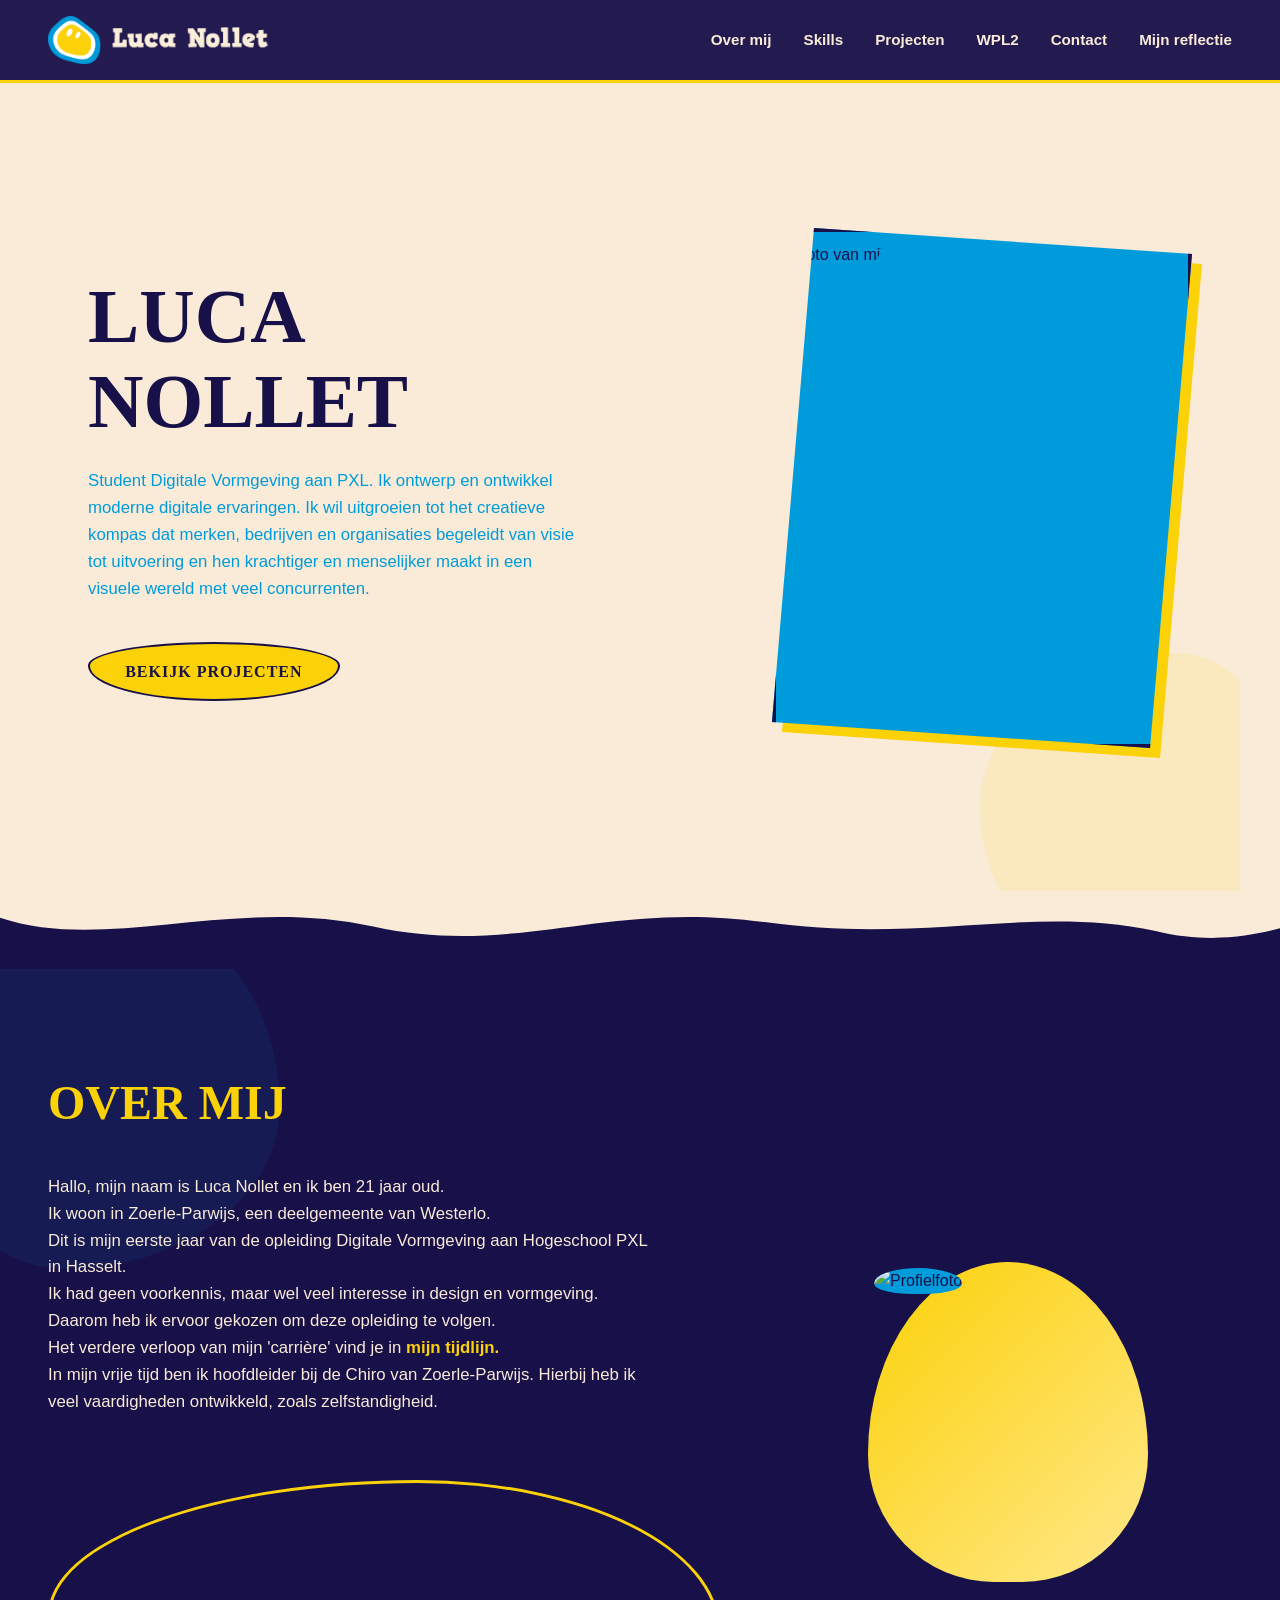
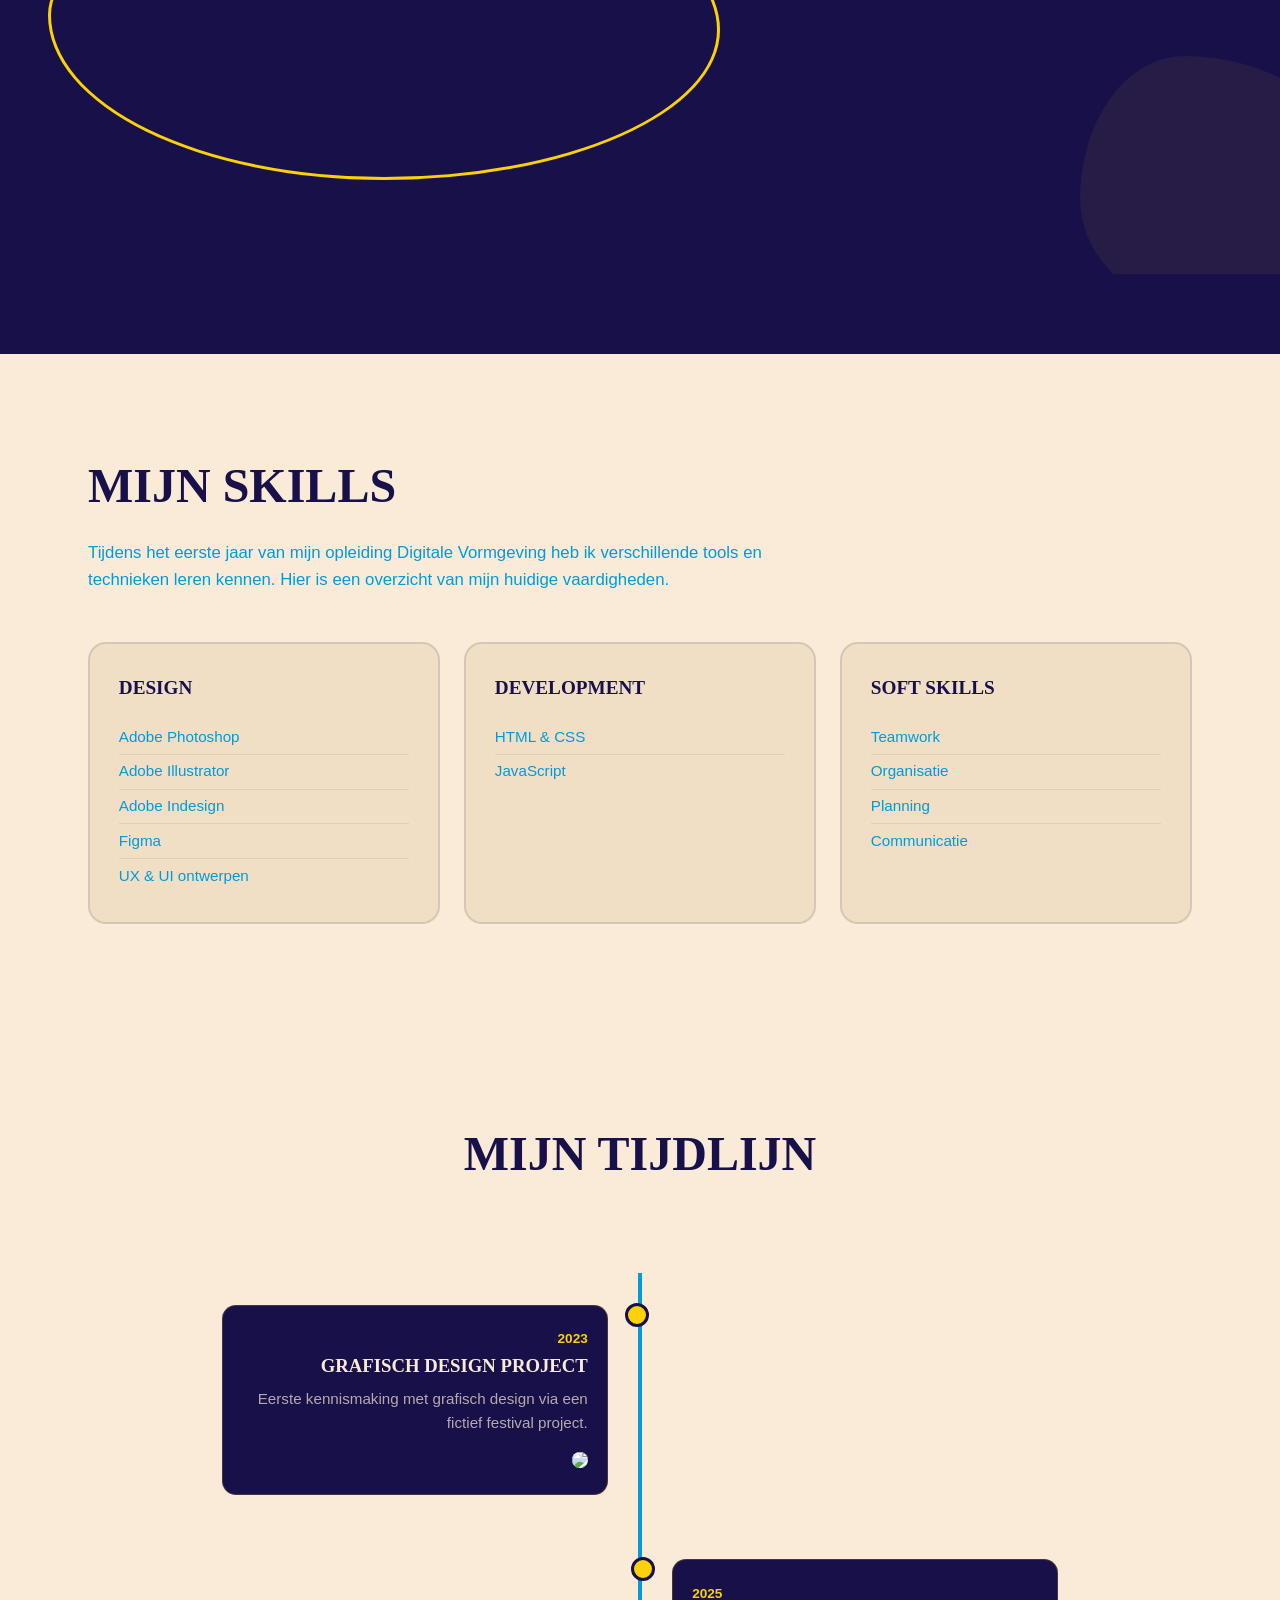
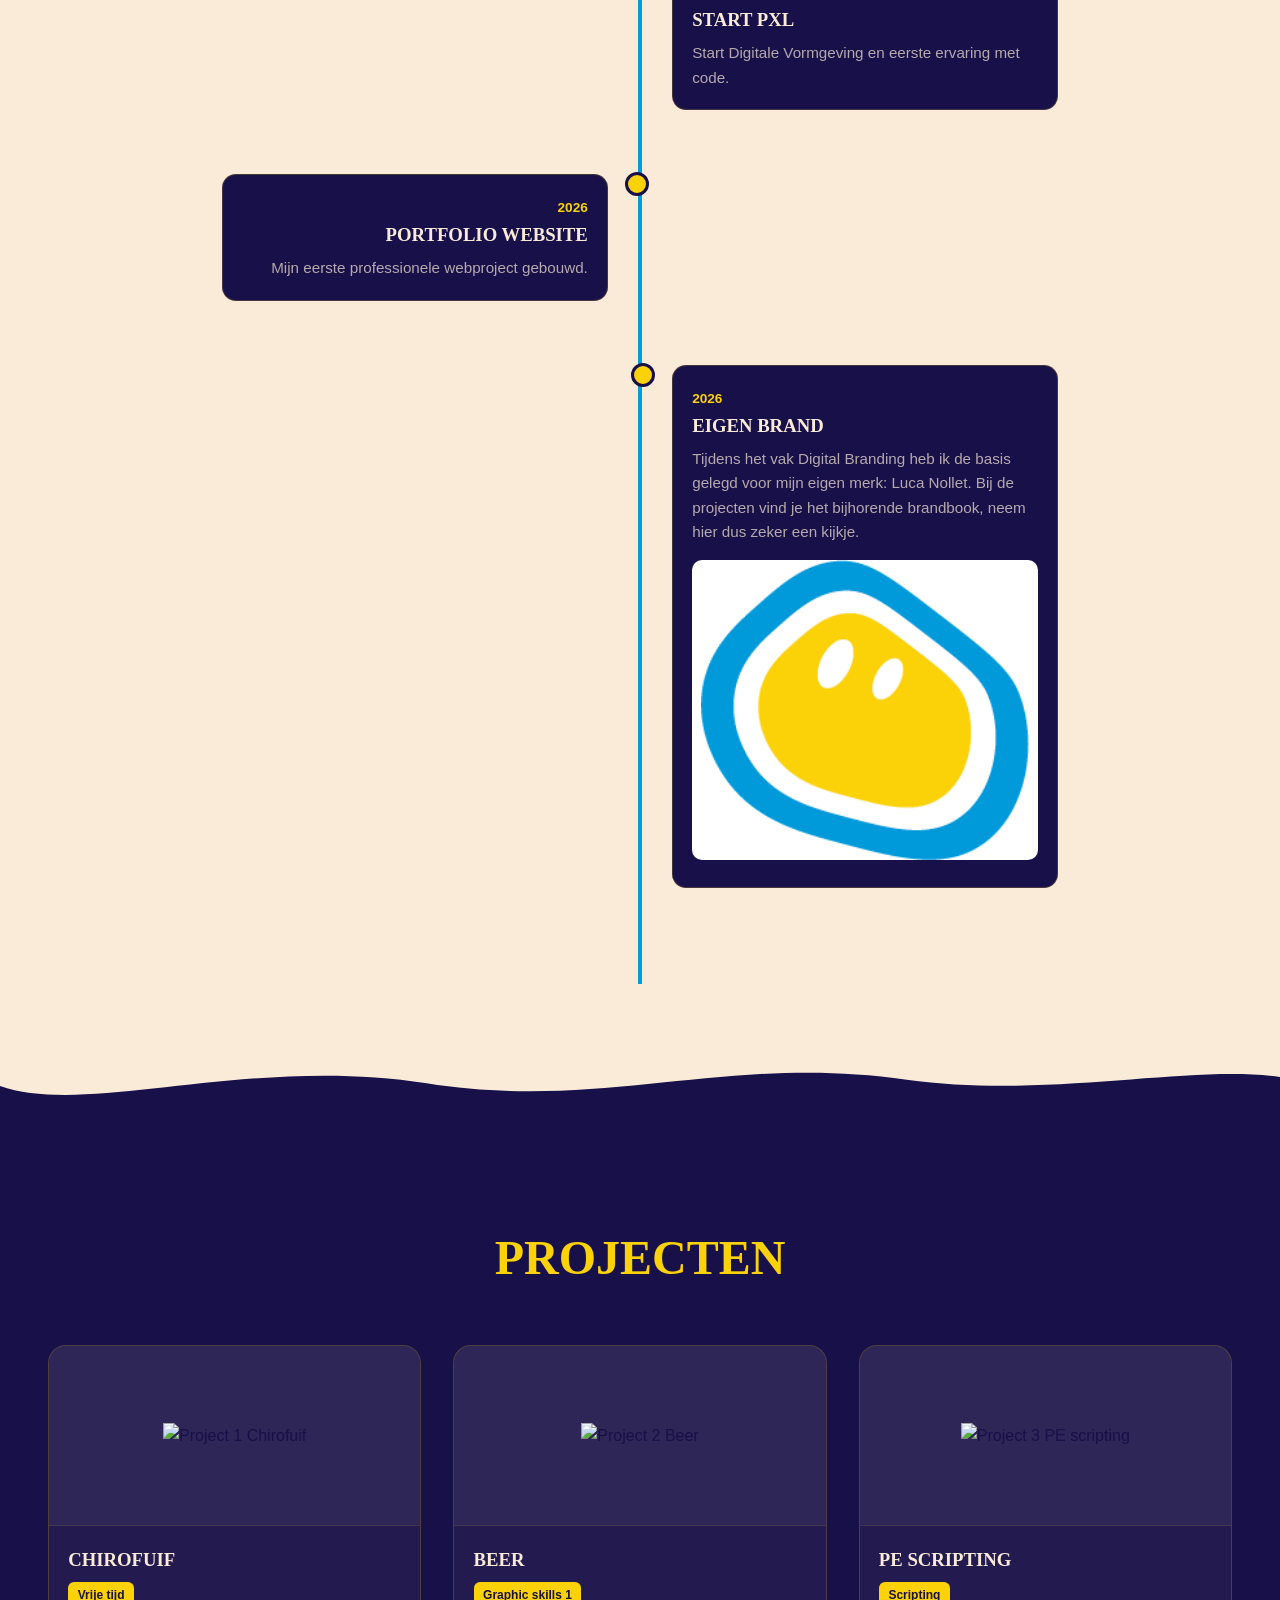
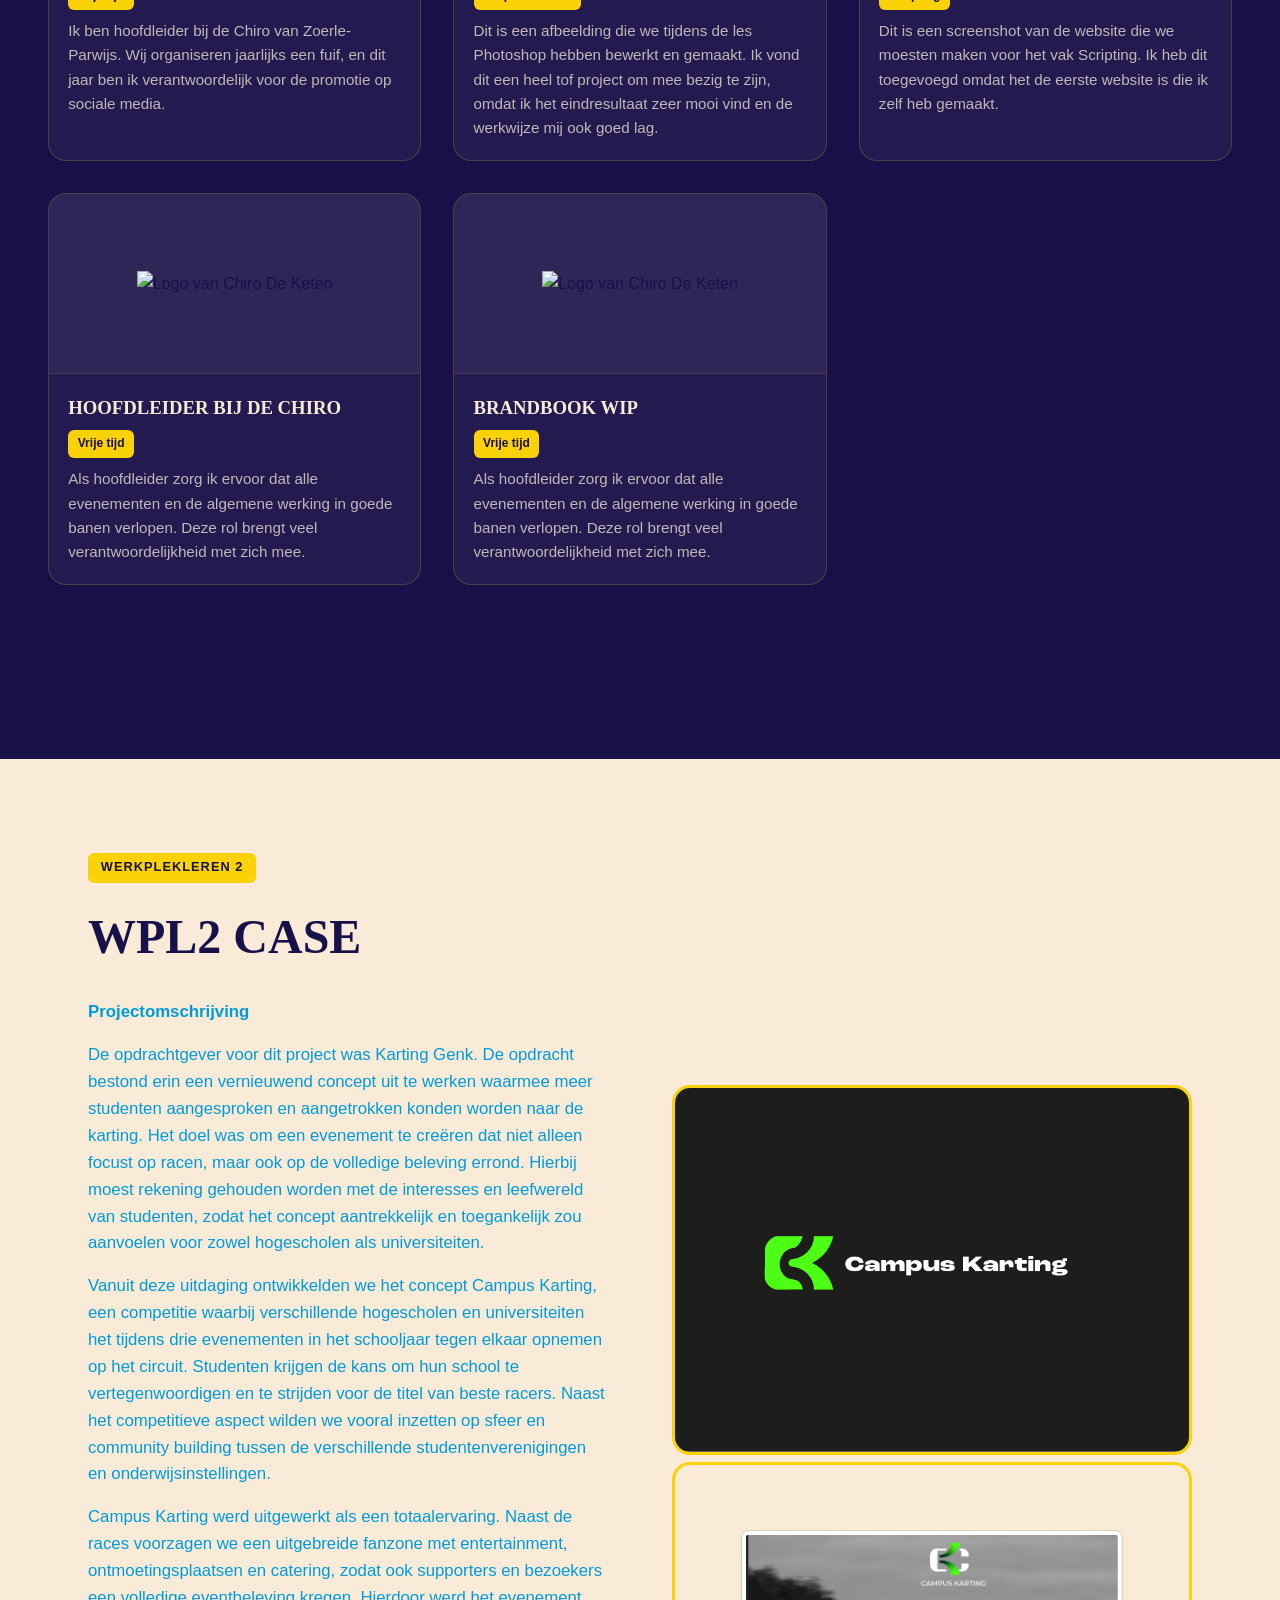
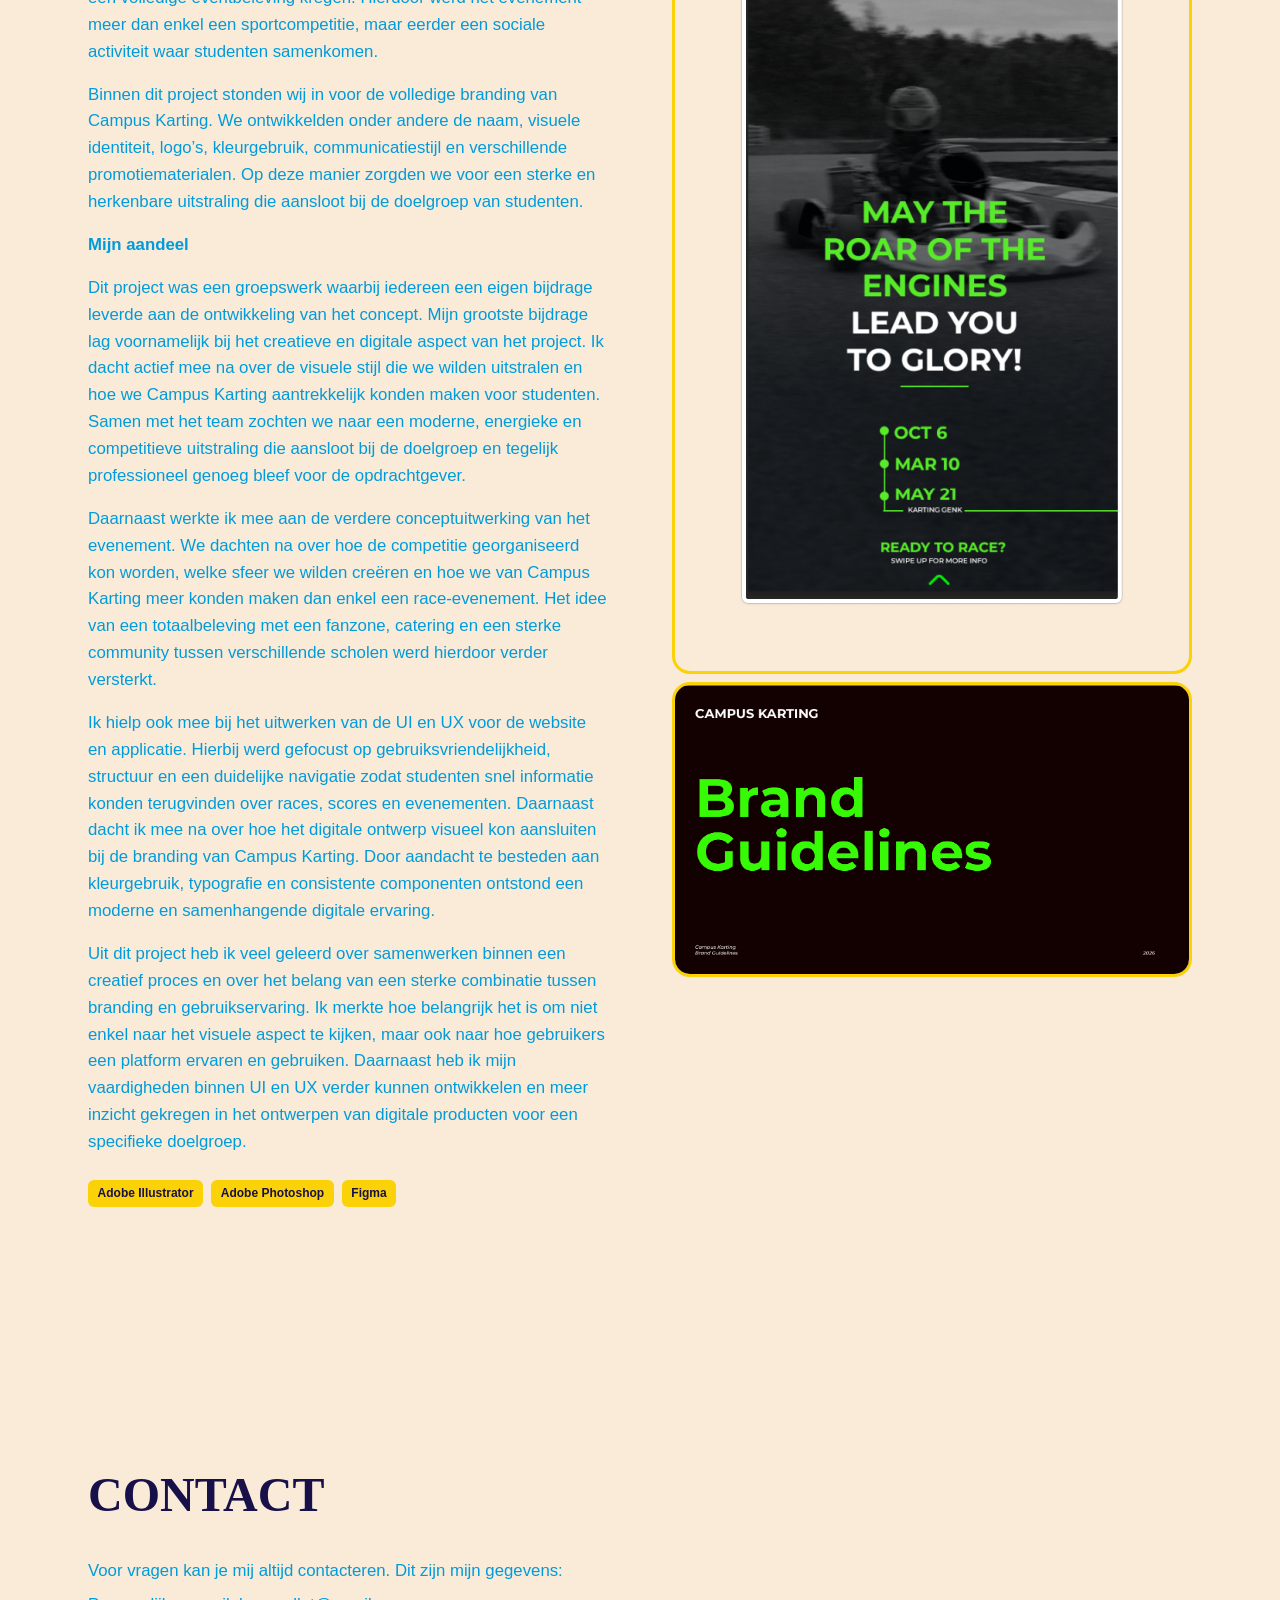
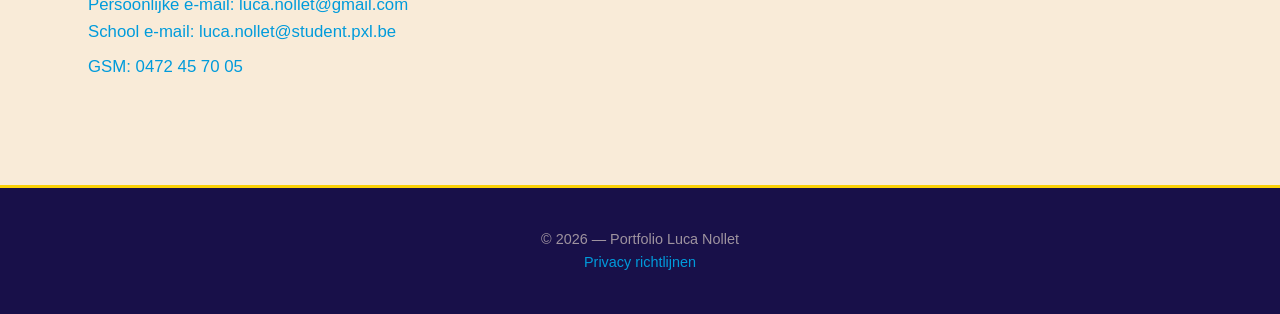
==== commit 4ade8fa3: "[19] Inhoud aangepast naar nieuwe branding en opdracht vereisten" ====
--- a/index.html
+++ b/index.html
@@ -224,7 +224,16 @@
                 <p>Als hoofdleider zorg ik ervoor dat alle evenementen en de algemene werking in goede banen verlopen. Deze rol brengt veel verantwoordelijkheid met zich mee.</p>
             </div>
         </div>
-
+        <div class="project-card">
+            <div class="project-image">
+                <img src="Assets/Chiro%20logo.jpg" alt="Logo van Chiro De Keten">
+            </div>
+            <div class="project-content">
+                <h3>Brandbook WIP</h3>
+                <span class="tag">Vrije tijd</span>
+                <p>Als hoofdleider zorg ik ervoor dat alle evenementen en de algemene werking in goede banen verlopen. Deze rol brengt veel verantwoordelijkheid met zich mee.</p>
+            </div>
+        </div>
     </div>
 </section>
 
@@ -237,8 +246,6 @@
 
 <!-- =====================================================
      WPL2 CASE SECTIE
-     Vervang alle placeholder tekst met jouw eigen
-     WPL2 verhaal, afbeeldingen en bevindingen.
 ====================================================== -->
 <section id="wpl2" class="wpl2-sectie">
     <div class="wpl2-inhoud">
@@ -246,53 +253,53 @@
         <div class="wpl2-tekst">
             <span class="wpl2-label">Werkplekleren 2</span>
             <h2>WPL2 Case</h2>
-            <p>
-                <!-- PLACEHOLDER: beschrijf hier jouw WPL2 opdracht en context -->
-                Tijdens mijn werkplekleren stage heb ik gewerkt aan...
-                Beschrijf hier de opdrachtgever, de context en wat de opdracht inhield.
-            </p>
-            <p>
-                <!-- PLACEHOLDER: beschrijf wat je hebt gedaan en geleerd -->
-                Wat heb ik gedaan? Welke tools heb ik gebruikt? Wat heb ik geleerd?
+            <p><strong>Projectomschrijving</strong></p>
+            <p>
+                De opdrachtgever voor dit project was Karting Genk. De opdracht bestond erin een vernieuwend concept uit te werken waarmee meer studenten aangesproken en aangetrokken konden worden naar de karting. Het doel was om een evenement te creëren dat niet alleen focust op racen, maar ook op de volledige beleving errond. Hierbij moest rekening gehouden worden met de interesses en leefwereld van studenten, zodat het concept aantrekkelijk en toegankelijk zou aanvoelen voor zowel hogescholen als universiteiten.
+            </p>
+            <p>
+                Vanuit deze uitdaging ontwikkelden we het concept Campus Karting, een competitie waarbij verschillende hogescholen en universiteiten het tijdens drie evenementen in het schooljaar tegen elkaar opnemen op het circuit. Studenten krijgen de kans om hun school te vertegenwoordigen en te strijden voor de titel van beste racers. Naast het competitieve aspect wilden we vooral inzetten op sfeer en community building tussen de verschillende studentenverenigingen en onderwijsinstellingen.
+            </p>
+            <p>
+                Campus Karting werd uitgewerkt als een totaalervaring. Naast de races voorzagen we een uitgebreide fanzone met entertainment, ontmoetingsplaatsen en catering, zodat ook supporters en bezoekers een volledige eventbeleving kregen. Hierdoor werd het evenement meer dan enkel een sportcompetitie, maar eerder een sociale activiteit waar studenten samenkomen.
+            </p>
+            <p>
+                Binnen dit project stonden wij in voor de volledige branding van Campus Karting. We ontwikkelden onder andere de naam, visuele identiteit, logo’s, kleurgebruik, communicatiestijl en verschillende promotiematerialen. Op deze manier zorgden we voor een sterke en herkenbare uitstraling die aansloot bij de doelgroep van studenten.
+            </p>
+            <p><strong>Mijn aandeel</strong></p>
+            <p>
+                Dit project was een groepswerk waarbij iedereen een eigen bijdrage leverde aan de ontwikkeling van het concept. Mijn grootste bijdrage lag voornamelijk bij het creatieve en digitale aspect van het project. Ik dacht actief mee na over de visuele stijl die we wilden uitstralen en hoe we Campus Karting aantrekkelijk konden maken voor studenten. Samen met het team zochten we naar een moderne, energieke en competitieve uitstraling die aansloot bij de doelgroep en tegelijk professioneel genoeg bleef voor de opdrachtgever.
+            </p>
+
+            <p>
+                Daarnaast werkte ik mee aan de verdere conceptuitwerking van het evenement. We dachten na over hoe de competitie georganiseerd kon worden, welke sfeer we wilden creëren en hoe we van Campus Karting meer konden maken dan enkel een race-evenement. Het idee van een totaalbeleving met een fanzone, catering en een sterke community tussen verschillende scholen werd hierdoor verder versterkt.
+            </p>
+
+            <p>
+                Ik hielp ook mee bij het uitwerken van de UI en UX voor de website en applicatie. Hierbij werd gefocust op gebruiksvriendelijkheid, structuur en een duidelijke navigatie zodat studenten snel informatie konden terugvinden over races, scores en evenementen. Daarnaast dacht ik mee na over hoe het digitale ontwerp visueel kon aansluiten bij de branding van Campus Karting. Door aandacht te besteden aan kleurgebruik, typografie en consistente componenten ontstond een moderne en samenhangende digitale ervaring.
+            </p>
+
+            <p>
+                Uit dit project heb ik veel geleerd over samenwerken binnen een creatief proces en over het belang van een sterke combinatie tussen branding en gebruikservaring. Ik merkte hoe belangrijk het is om niet enkel naar het visuele aspect te kijken, maar ook naar hoe gebruikers een platform ervaren en gebruiken. Daarnaast heb ik mijn vaardigheden binnen UI en UX verder kunnen ontwikkelen en meer inzicht gekregen in het ontwerpen van digitale producten voor een specifieke doelgroep.
             </p>
             <div class="wpl2-tags">
-                <!-- Voeg tags toe voor de tools/skills die je gebruikte -->
-                <span class="tag"><!-- Tool/skill --></span>
-                <span class="tag"><!-- Tool/skill --></span>
-                <span class="tag"><!-- Tool/skill --></span>
+                <span class="tag">Adobe Illustrator</span>
+                <span class="tag">Adobe Photoshop</span>
+                <span class="tag">Figma</span>
             </div>
         </div>
 
         <div class="wpl2-media">
-            <!-- PLACEHOLDER: vervang door een echte afbeelding van jouw WPL2 werk -->
-            <div class="wpl2-afbeelding-placeholder">
-                <span>📁</span>
-                <p>Voeg hier een afbeelding toe van je WPL2 werk</p>
-                <!-- Verwijder de div hierboven en gebruik dit zodra je een afbeelding hebt: -->
-                <!-- <img src="Assets/WPL2.jpg" alt="WPL2 case"> -->
-            </div>
-        </div>
-
-    </div>
-
-    <!-- Optioneel: extra detail blokken -->
-    <div class="wpl2-detail-grid">
-        <div class="wpl2-detail-kaart">
-            <h4>🏢 Opdrachtgever</h4>
-            <p><!-- Naam van het bedrijf of de organisatie --></p>
-        </div>
-        <div class="wpl2-detail-kaart">
-            <h4>📅 Periode</h4>
-            <p><!-- Startdatum – Einddatum --></p>
-        </div>
-        <div class="wpl2-detail-kaart">
-            <h4>🎯 Opdracht</h4>
-            <p><!-- Korte omschrijving van de opdracht --></p>
-        </div>
-        <div class="wpl2-detail-kaart">
-            <h4>💡 Resultaat</h4>
-            <p><!-- Wat was het eindresultaat? --></p>
-        </div>
+                <img src="Assets/logo%20CampusKarting.png" alt="Logo Campus Karting">
+                <img src="Assets/MockupCampus.png" alt="Mockup Campus Karting">
+                <a href="Assets/PDF/Brandbook-WPL2%20.pdf" target="_blank">
+                    <img
+                            src="Assets/BrandbookPreview.png"
+                            alt="Brandbook Campus Karting"
+                            width="300">
+                </a>
+        </div>
+
     </div>
 
 </section>
--- a/Index.css
+++ b/Index.css
@@ -23,27 +23,7 @@
     line-height: 1.6;
 }
 
-body::before {
-    content: "";
-    position: fixed;
-    inset: 0;
-    pointer-events: none;
-    z-index: 0;
-    background-image:
-            radial-gradient(
-                    circle at 50% 35%,
-                    rgba(251, 209, 7, 0.18),
-                    transparent 60%
-            ),
-            repeating-radial-gradient(
-                    circle,
-                    rgba(0, 155, 219, 0.06),
-                    rgba(0, 155, 219, 0.06) 1px,
-                    transparent 1px,
-                    transparent 32px
-            );
-    background-blend-mode: overlay;
-}
+
 
 body > * {
     position: relative;
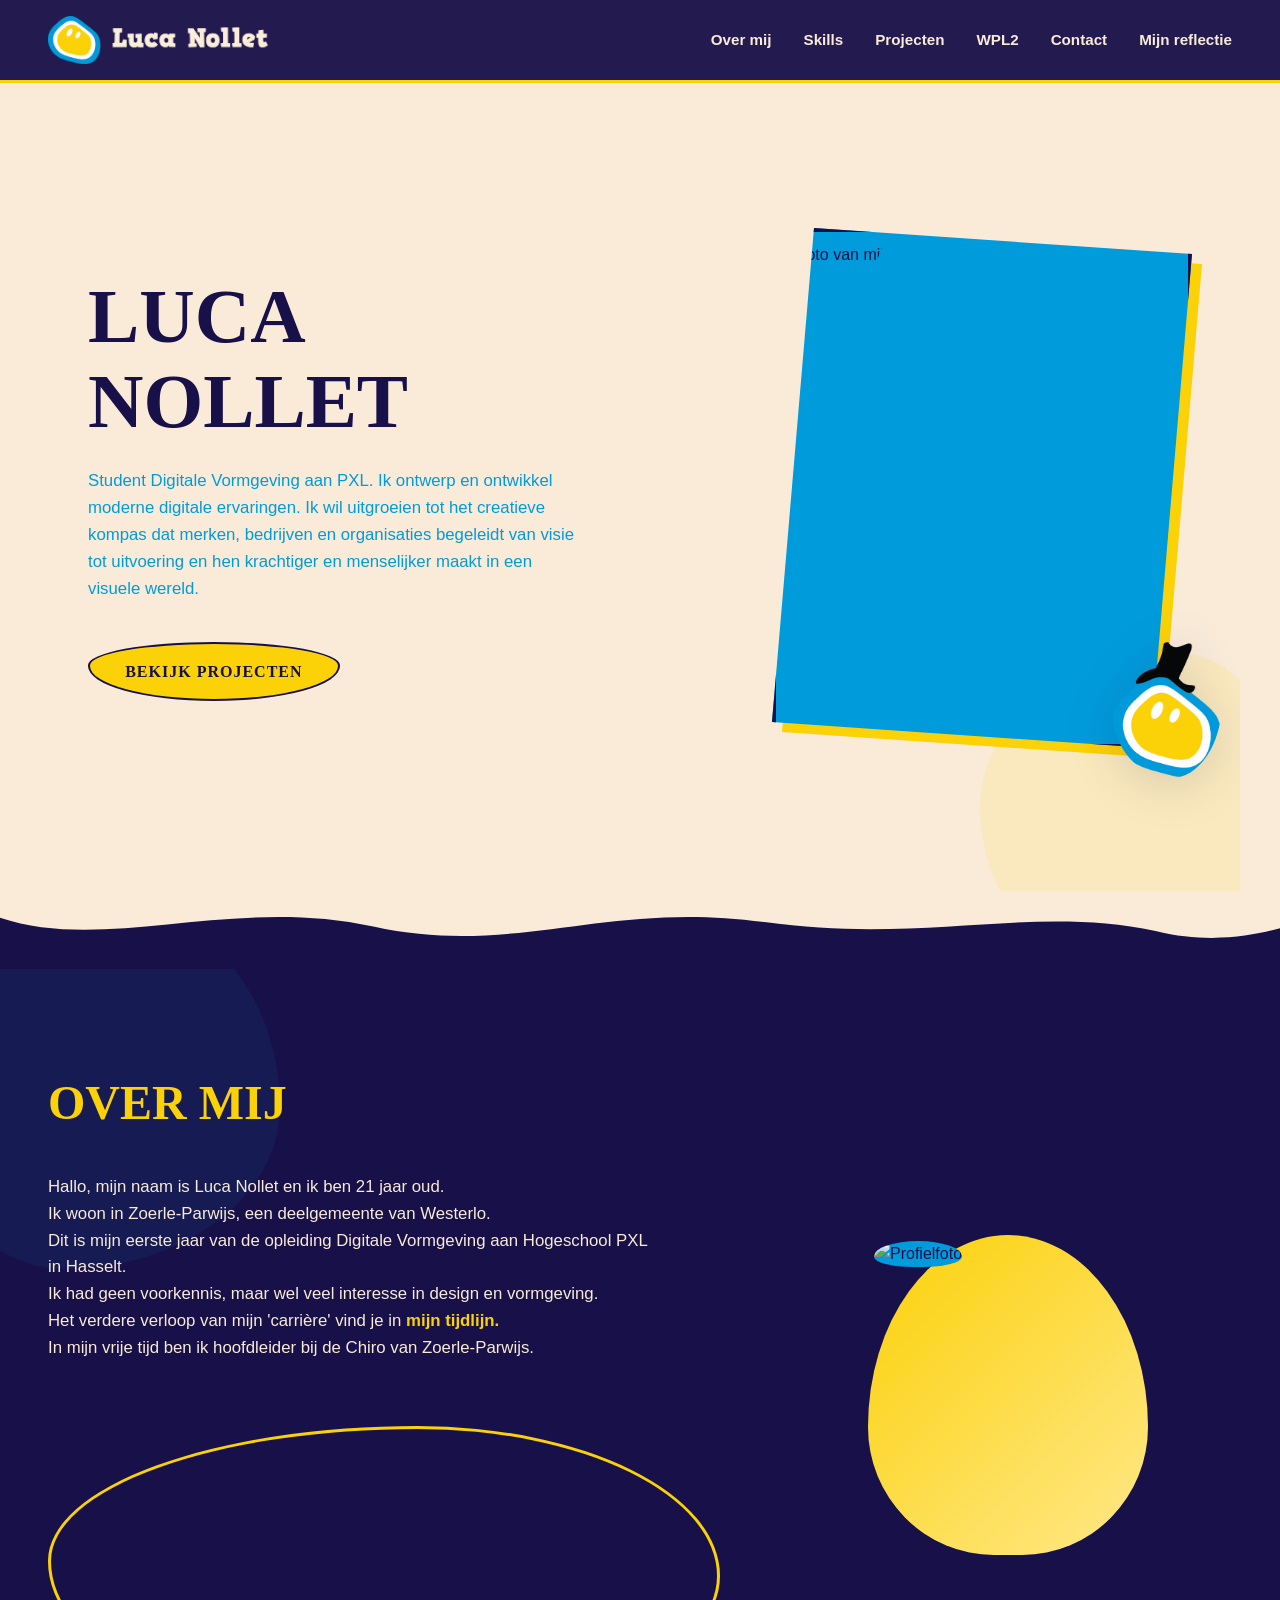
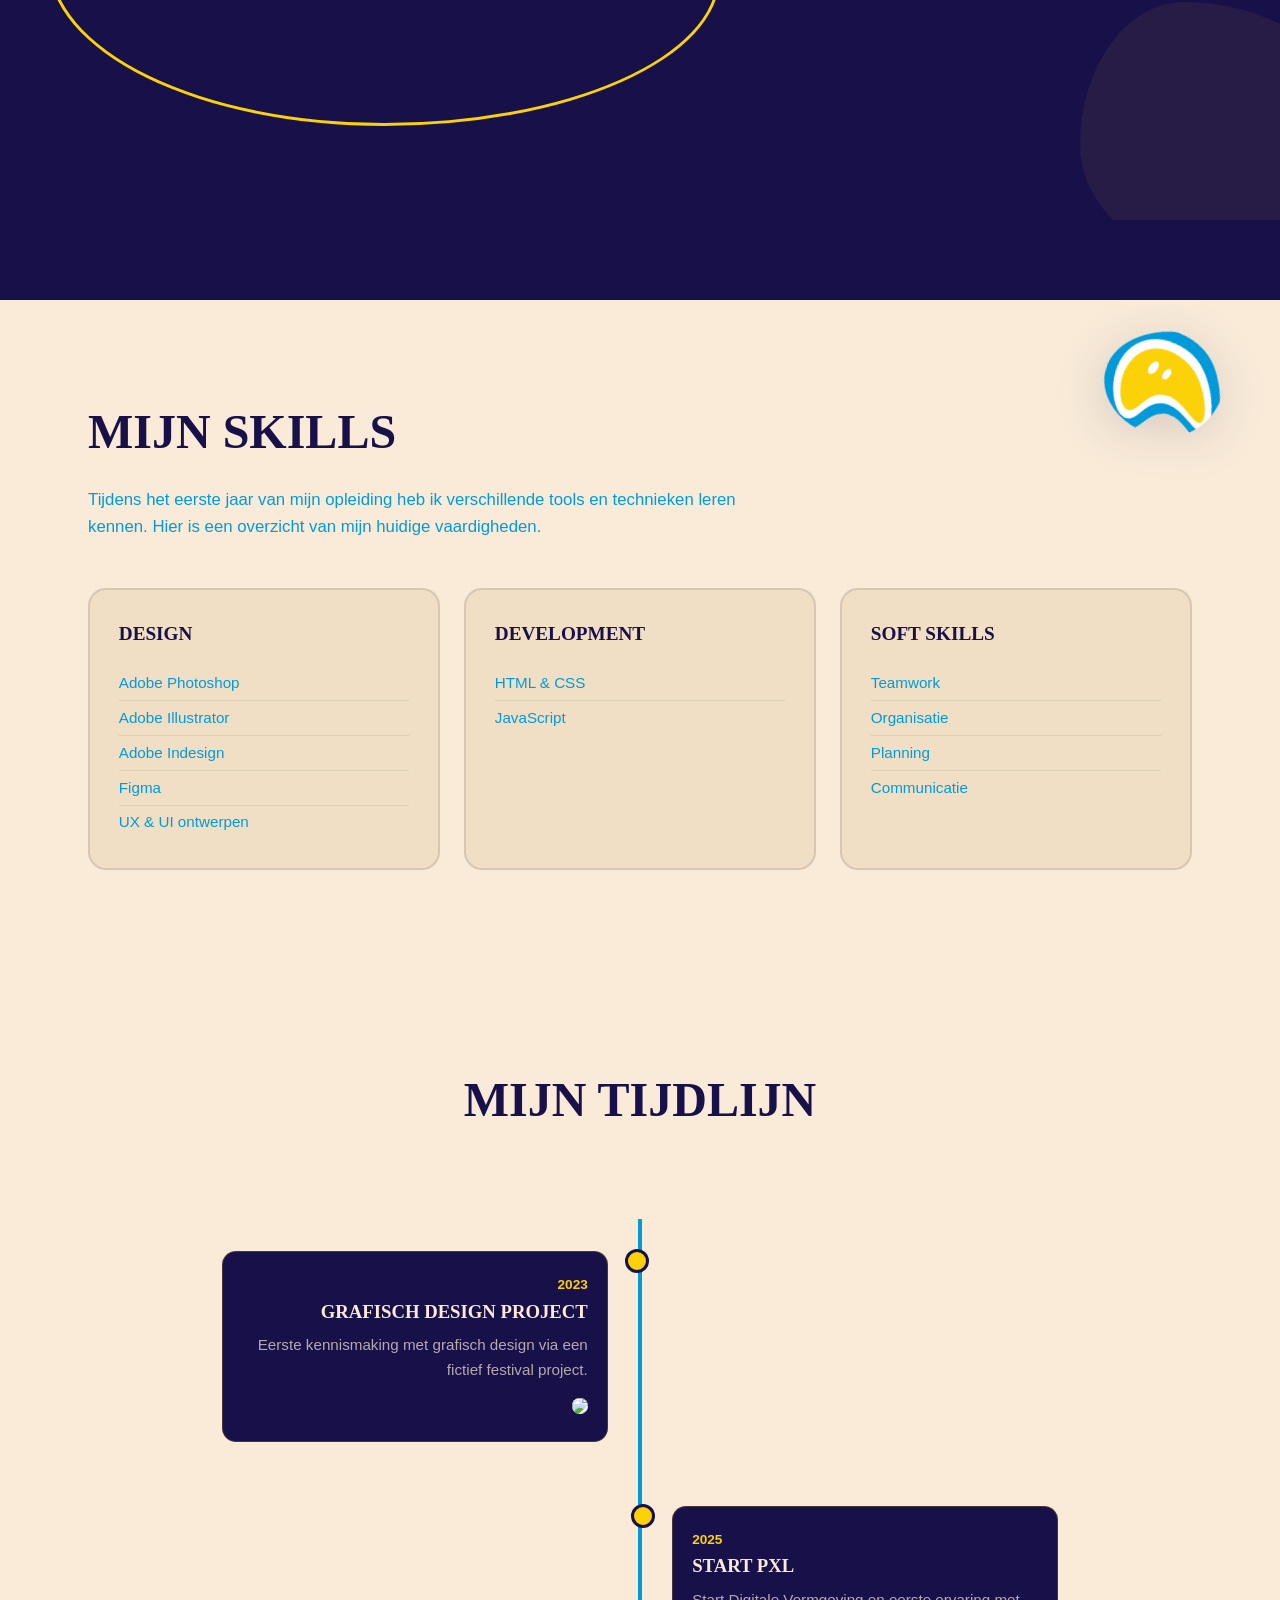
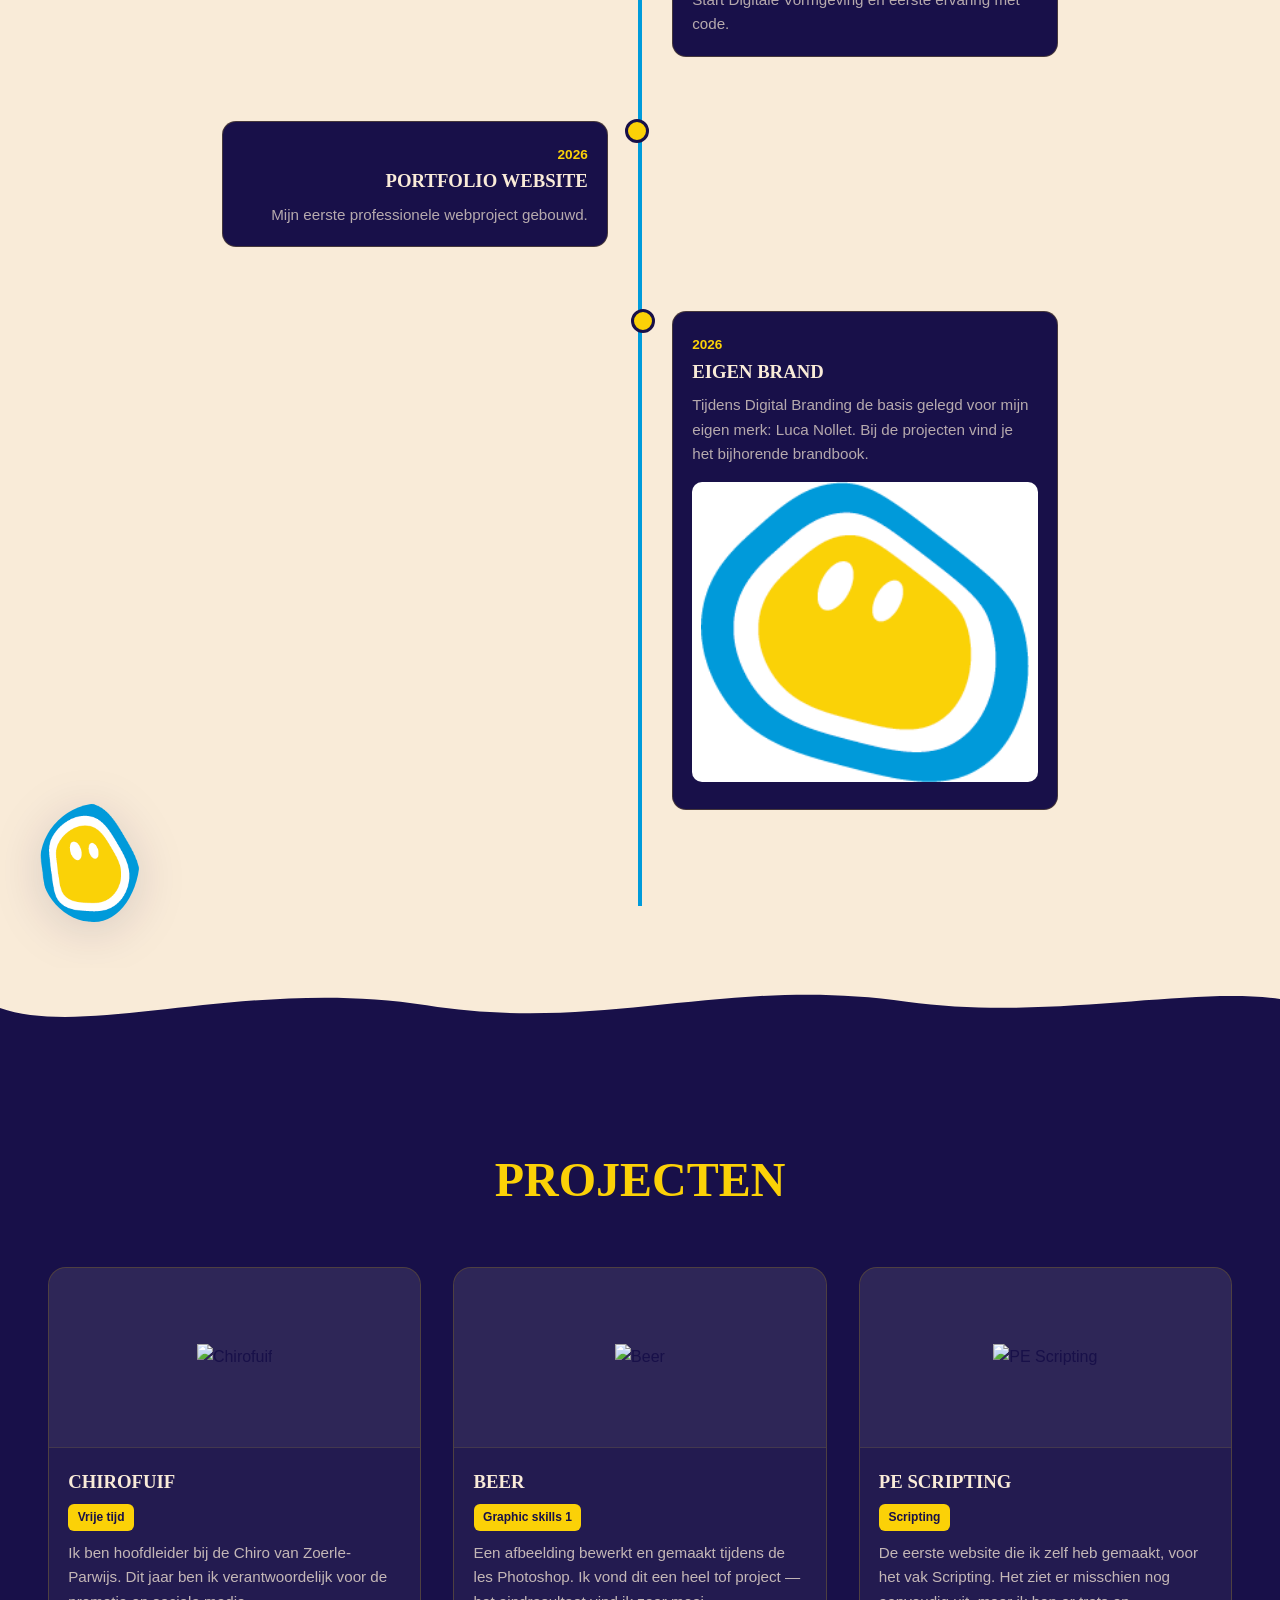
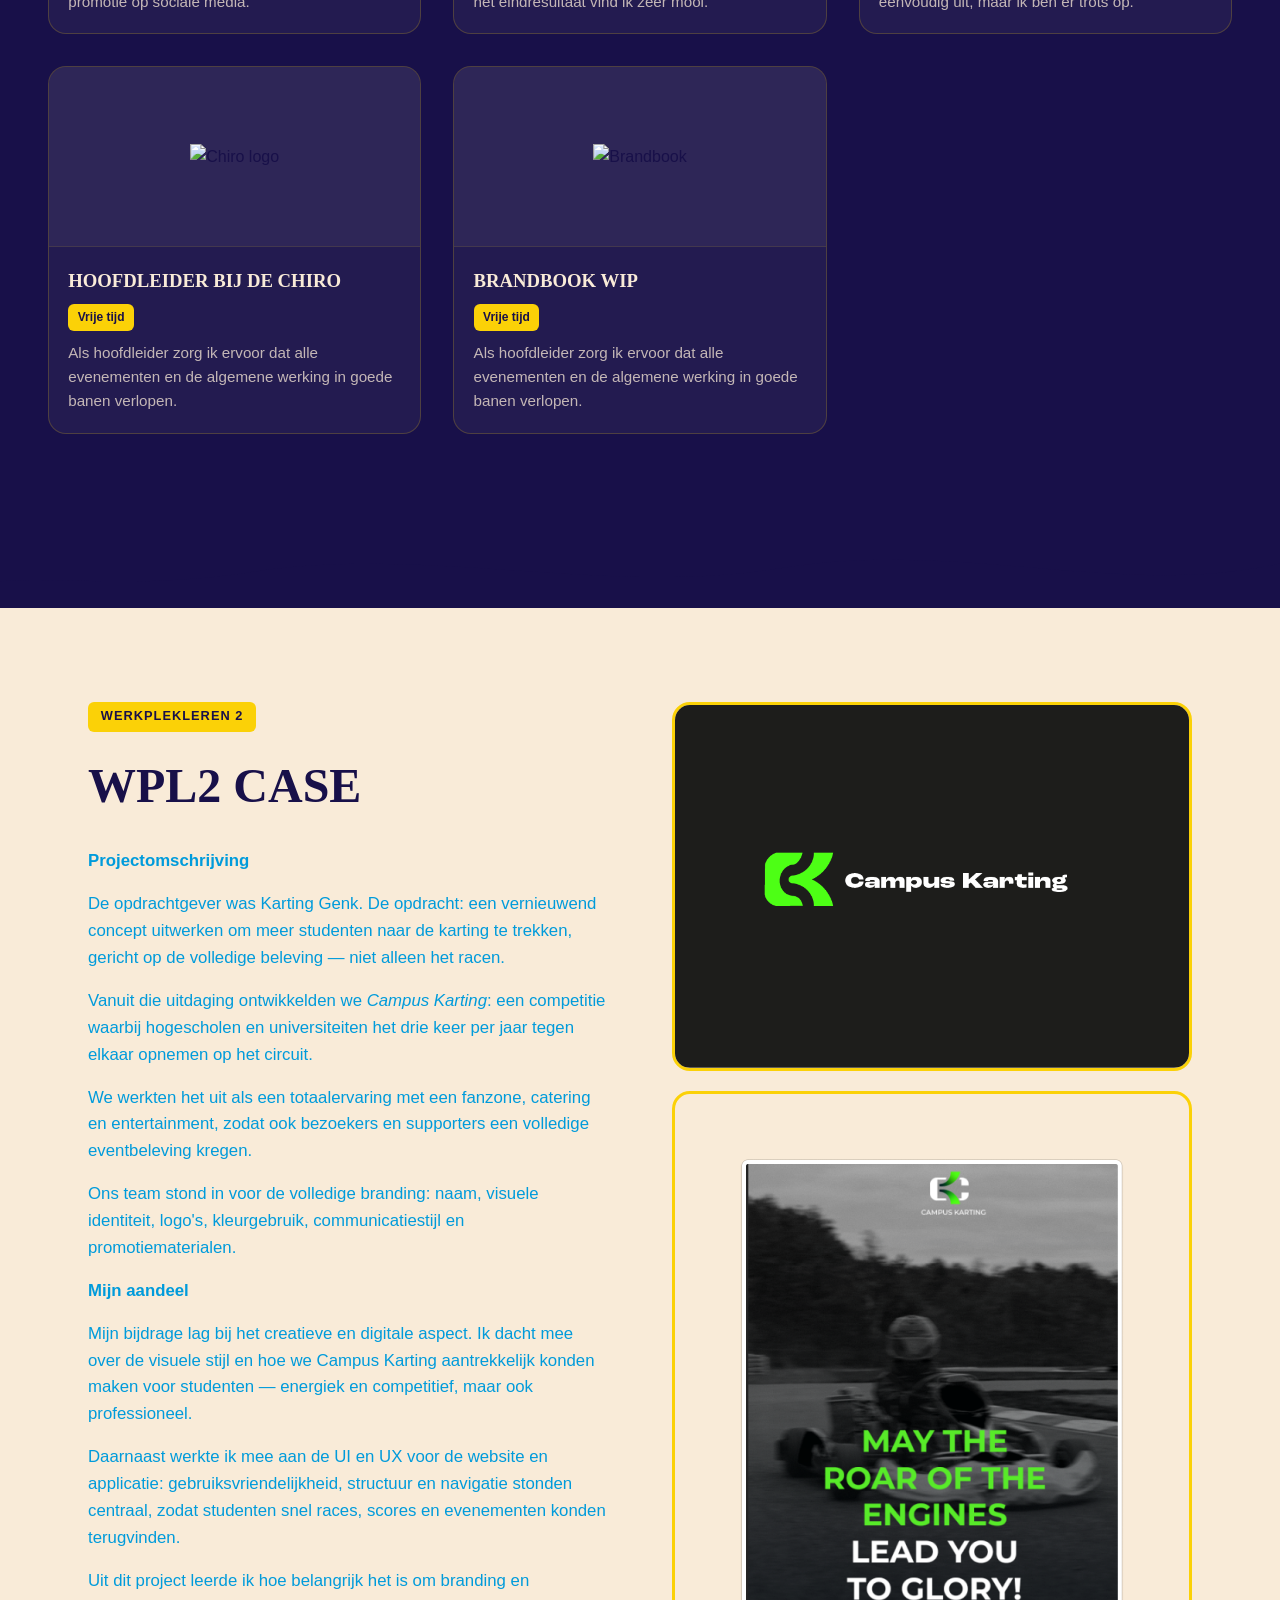
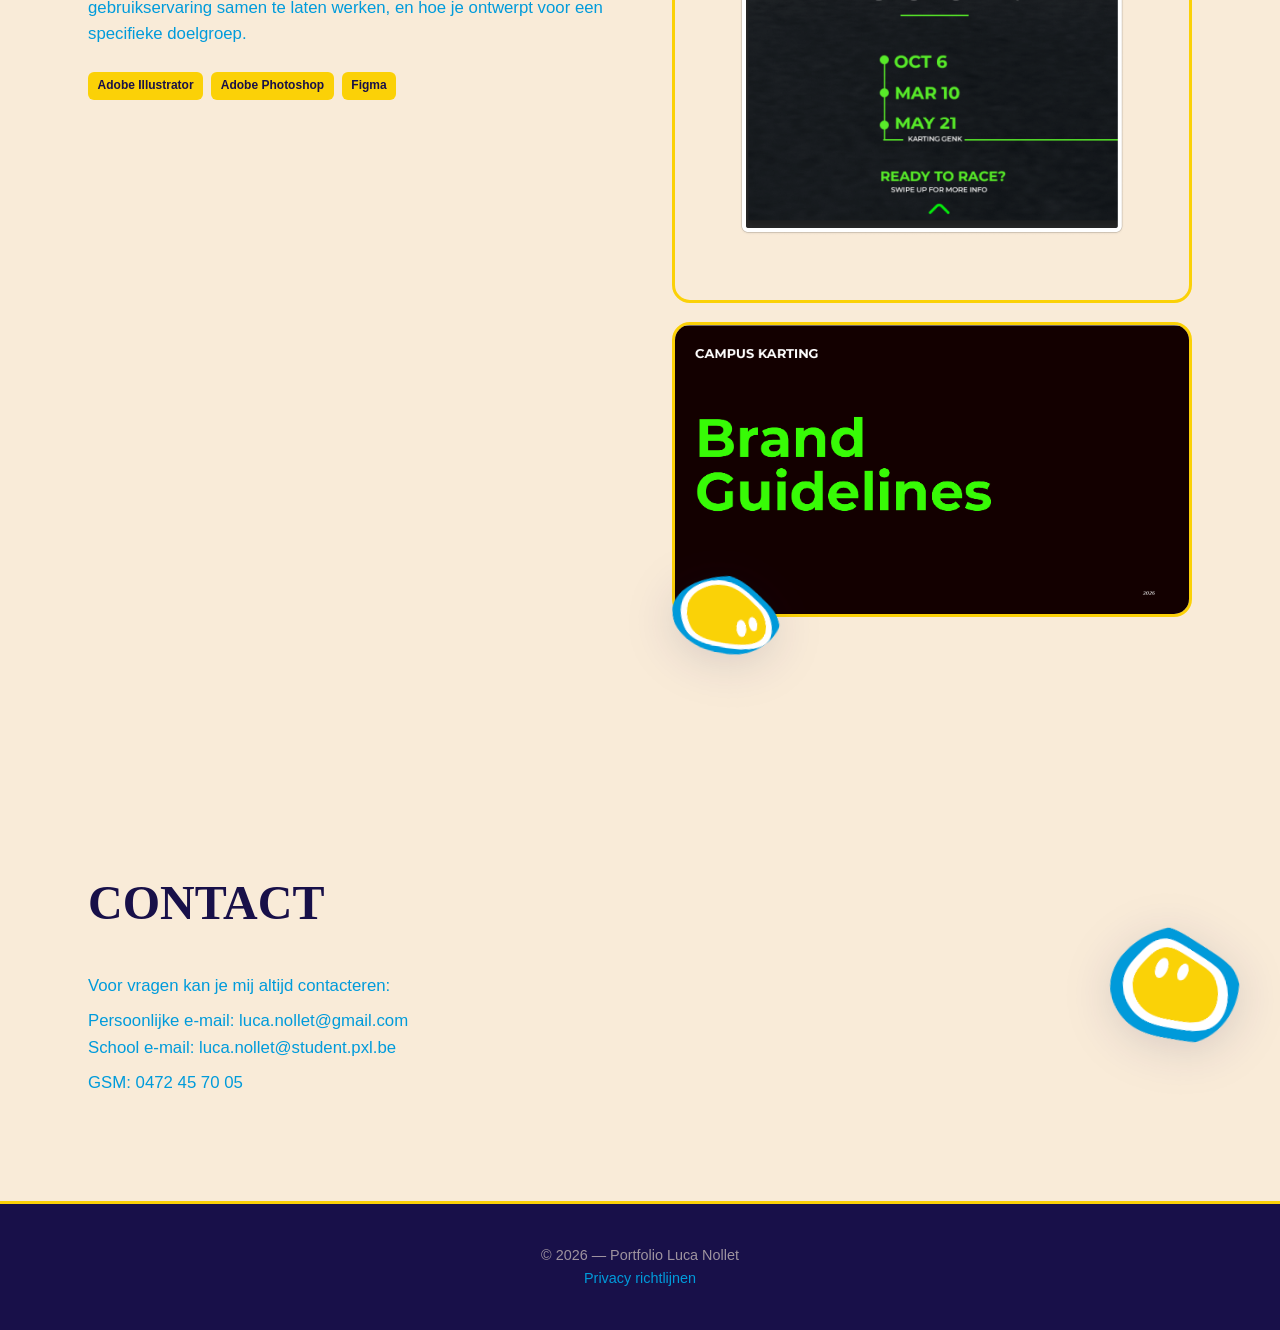
==== commit 4387eabf: "[21] Opschoning en mascottes toegevoegd" ====
--- a/index.html
+++ b/index.html
@@ -10,31 +10,19 @@
 </head>
 <body>
 
+<!-- Blob-vormen voor de profielfoto en hero foto -->
 <svg width="0" height="0" style="position:absolute;pointer-events:none;">
     <defs>
         <clipPath id="blob-clip" clipPathUnits="objectBoundingBox">
-            <path d="
-                M 0.18 0.04
-                C 0.38 -0.04, 0.65 -0.02, 0.84 0.10
-                C 1.02 0.22, 1.04 0.46, 0.96 0.65
-                C 0.88 0.84, 0.70 1.04, 0.50 1.01
-                C 0.30 0.98, 0.10 0.86, 0.04 0.68
-                C -0.03 0.50, 0.02 0.20, 0.18 0.04 Z
-            "/>
+            <path d="M 0.18 0.04 C 0.38 -0.04, 0.65 -0.02, 0.84 0.10 C 1.02 0.22, 1.04 0.46, 0.96 0.65 C 0.88 0.84, 0.70 1.04, 0.50 1.01 C 0.30 0.98, 0.10 0.86, 0.04 0.68 C -0.03 0.50, 0.02 0.20, 0.18 0.04 Z"/>
         </clipPath>
         <clipPath id="blob-profile-clip" clipPathUnits="objectBoundingBox">
-            <path d="
-                M 0.20 0.05
-                C 0.40 -0.03, 0.68 0.00, 0.82 0.12
-                C 0.98 0.26, 1.02 0.50, 0.94 0.70
-                C 0.86 0.90, 0.66 1.04, 0.46 1.00
-                C 0.26 0.96, 0.08 0.82, 0.04 0.62
-                C -0.02 0.42, 0.04 0.14, 0.20 0.05 Z
-            "/>
+            <path d="M 0.20 0.05 C 0.40 -0.03, 0.68 0.00, 0.82 0.12 C 0.98 0.26, 1.02 0.50, 0.94 0.70 C 0.86 0.90, 0.66 1.04, 0.46 1.00 C 0.26 0.96, 0.08 0.82, 0.04 0.62 C -0.02 0.42, 0.04 0.14, 0.20 0.05 Z"/>
         </clipPath>
     </defs>
 </svg>
 
+<!-- Navigatie -->
 <header>
     <nav>
         <div class="logo">
@@ -53,6 +41,7 @@
     </nav>
 </header>
 
+<!-- Hero sectie -->
 <section class="titel">
     <div>
         <h1>Luca<br>Nollet</h1>
@@ -60,7 +49,7 @@
             Student Digitale Vormgeving aan PXL.
             Ik ontwerp en ontwikkel moderne digitale ervaringen.
             Ik wil uitgroeien tot het creatieve kompas dat merken, bedrijven en organisaties begeleidt
-            van visie tot uitvoering en hen krachtiger en menselijker maakt in een visuele wereld met veel concurrenten.
+            van visie tot uitvoering en hen krachtiger en menselijker maakt in een visuele wereld.
         </p>
         <a href="#projecten" class="btn">Bekijk projecten</a>
     </div>
@@ -71,16 +60,18 @@
                 <img src="Assets/HeaderFoto.jpg" alt="foto van mij">
             </div>
         </div>
-    </div>
-</section>
-
-<!-- DIVIDER: hero (beige) → over mij (navy) -->
+        <img src="Assets/MascotHoed.png" alt="" class="mascotte-blob mascotte-hero" aria-hidden="true">
+    </div>
+</section>
+
+<!-- Golf: beige → navy -->
 <div class="sectie-overgang" style="background-color: #F9EBD8;">
     <svg viewBox="0 0 1440 90" xmlns="http://www.w3.org/2000/svg" preserveAspectRatio="none">
         <path d="M0,30 C120,70 260,5 420,40 C580,75 680,10 860,35 C1040,60 1160,15 1300,45 C1360,60 1410,50 1440,42 L1440,90 L0,90 Z" fill="#181049"/>
     </svg>
 </div>
 
+<!-- Over mij -->
 <section id="over-mij" class="over-mij">
     <div class="over-mij-inhoud">
         <div class="over-mij-tekst">
@@ -89,9 +80,9 @@
                 Hallo, mijn naam is Luca Nollet en ik ben 21 jaar oud.<br>
                 Ik woon in Zoerle-Parwijs, een deelgemeente van Westerlo.<br>
                 Dit is mijn eerste jaar van de opleiding Digitale Vormgeving aan Hogeschool PXL in Hasselt.<br>
-                Ik had geen voorkennis, maar wel veel interesse in design en vormgeving. Daarom heb ik ervoor gekozen om deze opleiding te volgen.<br>
+                Ik had geen voorkennis, maar wel veel interesse in design en vormgeving.<br>
                 Het verdere verloop van mijn 'carrière' vind je in <a href="#tijdlijn"><strong>mijn tijdlijn.</strong></a><br>
-                In mijn vrije tijd ben ik hoofdleider bij de Chiro van Zoerle-Parwijs. Hierbij heb ik veel vaardigheden ontwikkeld, zoals zelfstandigheid.
+                In mijn vrije tijd ben ik hoofdleider bij de Chiro van Zoerle-Parwijs.
             </p>
         </div>
         <div class="over-mij-afbeelding-div">
@@ -102,37 +93,29 @@
         <iframe
                 class="over-mij-kaart"
                 src="https://www.google.com/maps/embed?pb=!1m18!1m12!1m3!1d10023.937639933663!2d4.863241278133613!3d51.09029522504578!2m3!1f0!2f0!3f0!3m2!1i1024!2i768!4f13.1!3m3!1m2!1s0x47c14f92ac9d6d5f%3A0x36e8e2f2d1d323dc!2sZoerle-Parwijs%2C%202260%20Westerlo!5e0!3m2!1snl!2sbe!4v1768558125970!5m2!1snl!2sbe"
-                width="600"
-                height="450"
-                style="border:0;"
-                allowfullscreen=""
-                loading="lazy"
+                width="600" height="450" style="border:0;" allowfullscreen="" loading="lazy"
                 referrerpolicy="no-referrer-when-downgrade">
         </iframe>
     </div>
 </section>
 
-<!-- DIVIDER: over mij (navy) → skills (beige) -->
+<!-- Golf: navy → beige -->
 <div class="sectie-overgang" style="background-color: #181049;">
     <svg viewBox="0 0 1440 90" xmlns="http://www.w3.org/2000/svg" preserveAspectRatio="none">
         <path d="M0,0 L1440,0 L1440,55 C1300,25 1160,70 1000,40 C840,10 700,65 540,38 C380,12 220,62 80,45 C40,38 20,42 0,48 Z" fill="#181049"/>
     </svg>
 </div>
 
-<!-- =====================================================
-     SKILLS SECTIE
-     Vervang de placeholder tekst en skill items
-     met jouw eigen skills en niveaus.
-====================================================== -->
+<!-- Skills -->
 <section id="skills" class="skills-sectie">
+    <img src="Assets/MascotGebogen.png" alt="" class="mascotte-blob mascotte-skills" aria-hidden="true">
+
     <h2>Mijn skills</h2>
     <p class="skills-intro">
-        Tijdens het eerste jaar van mijn opleiding Digitale Vormgeving heb ik verschillende tools en technieken leren kennen.
+        Tijdens het eerste jaar van mijn opleiding heb ik verschillende tools en technieken leren kennen.
         Hier is een overzicht van mijn huidige vaardigheden.
     </p>
-
     <div class="skills-grid">
-
         <div class="skill-kaart">
             <h3>Design</h3>
             <ul>
@@ -143,8 +126,6 @@
                 <li>UX & UI ontwerpen</li>
             </ul>
         </div>
-
-
         <div class="skill-kaart">
             <h3>Development</h3>
             <ul>
@@ -152,7 +133,6 @@
                 <li>JavaScript</li>
             </ul>
         </div>
-
         <div class="skill-kaart">
             <h3>Soft skills</h3>
             <ul>
@@ -165,123 +145,108 @@
     </div>
 </section>
 
+<!-- Tijdlijn -->
 <section id="tijdlijn">
+    <img src="Assets/MascotRechtop.png" alt="" class="mascotte-blob mascotte-tijdlijn" aria-hidden="true">
     <h2>Mijn tijdlijn</h2>
     <div class="timeline"></div>
 </section>
 
-<!-- DIVIDER: tijdlijn (beige) → projecten (navy) -->
+<!-- Golf: beige → navy -->
 <div class="sectie-overgang" style="background-color: #F9EBD8;">
     <svg viewBox="0 0 1440 90" xmlns="http://www.w3.org/2000/svg" preserveAspectRatio="none">
         <path d="M0,45 C100,80 280,10 480,42 C680,74 820,8 1020,38 C1180,60 1340,20 1440,35 L1440,90 L0,90 Z" fill="#181049"/>
     </svg>
 </div>
 
+<!-- Projecten -->
 <section id="projecten">
     <h2>Projecten</h2>
     <div class="projects-grid">
 
         <div class="project-card">
             <div class="project-image">
-                <img src="./Assets/pfp.jpg" alt="Project 1 Chirofuif">
+                <img src="./Assets/pfp.jpg" alt="Chirofuif">
             </div>
             <div class="project-content">
                 <h3>Chirofuif</h3>
                 <span class="tag">Vrije tijd</span>
-                <p>Ik ben hoofdleider bij de Chiro van Zoerle-Parwijs. Wij organiseren jaarlijks een fuif, en dit jaar ben ik verantwoordelijk voor de promotie op sociale media.</p>
-            </div>
-        </div>
-
-        <div class="project-card">
-            <div class="project-image">
-                <img src="./Assets/Beer.png" alt="Project 2 Beer">
+                <p>Ik ben hoofdleider bij de Chiro van Zoerle-Parwijs. Dit jaar ben ik verantwoordelijk voor de promotie op sociale media.</p>
+            </div>
+        </div>
+
+        <div class="project-card">
+            <div class="project-image">
+                <img src="./Assets/Beer.png" alt="Beer">
             </div>
             <div class="project-content">
                 <h3>Beer</h3>
                 <span class="tag">Graphic skills 1</span>
-                <p>Dit is een afbeelding die we tijdens de les Photoshop hebben bewerkt en gemaakt. Ik vond dit een heel tof project om mee bezig te zijn, omdat ik het eindresultaat zeer mooi vind en de werkwijze mij ook goed lag.</p>
-            </div>
-        </div>
-
-        <div class="project-card">
-            <div class="project-image">
-                <img src="./Assets/PEScritpting.png" alt="Project 3 PE scripting">
+                <p>Een afbeelding bewerkt en gemaakt tijdens de les Photoshop. Ik vond dit een heel tof project — het eindresultaat vind ik zeer mooi.</p>
+            </div>
+        </div>
+
+        <div class="project-card">
+            <div class="project-image">
+                <img src="./Assets/PEScritpting.png" alt="PE Scripting">
             </div>
             <div class="project-content">
                 <h3>PE Scripting</h3>
                 <span class="tag">Scripting</span>
-                <p>Dit is een screenshot van de website die we moesten maken voor het vak Scripting. Ik heb dit toegevoegd omdat het de eerste website is die ik zelf heb gemaakt.</p>
-            </div>
-        </div>
-
-        <div class="project-card">
-            <div class="project-image">
-                <img src="Assets/Chiro%20logo.jpg" alt="Logo van Chiro De Keten">
+                <p>De eerste website die ik zelf heb gemaakt, voor het vak Scripting. Het ziet er misschien nog eenvoudig uit, maar ik ben er trots op.</p>
+            </div>
+        </div>
+
+        <div class="project-card">
+            <div class="project-image">
+                <img src="Assets/Chiro%20logo.jpg" alt="Chiro logo">
             </div>
             <div class="project-content">
                 <h3>Hoofdleider bij de Chiro</h3>
                 <span class="tag">Vrije tijd</span>
-                <p>Als hoofdleider zorg ik ervoor dat alle evenementen en de algemene werking in goede banen verlopen. Deze rol brengt veel verantwoordelijkheid met zich mee.</p>
-            </div>
-        </div>
-        <div class="project-card">
-            <div class="project-image">
-                <img src="Assets/Chiro%20logo.jpg" alt="Logo van Chiro De Keten">
+                <p>Als hoofdleider zorg ik ervoor dat alle evenementen en de algemene werking in goede banen verlopen.</p>
+            </div>
+        </div>
+
+        <div class="project-card">
+            <div class="project-image">
+                <img src="Assets/Chiro%20logo.jpg" alt="Brandbook">
             </div>
             <div class="project-content">
                 <h3>Brandbook WIP</h3>
                 <span class="tag">Vrije tijd</span>
-                <p>Als hoofdleider zorg ik ervoor dat alle evenementen en de algemene werking in goede banen verlopen. Deze rol brengt veel verantwoordelijkheid met zich mee.</p>
-            </div>
-        </div>
-    </div>
-</section>
-
-<!-- DIVIDER: projecten (navy) → wpl2 (beige) -->
+                <p>Als hoofdleider zorg ik ervoor dat alle evenementen en de algemene werking in goede banen verlopen.</p>
+            </div>
+        </div>
+
+    </div>
+</section>
+
+<!-- Golf: navy → beige -->
 <div class="sectie-overgang" style="background-color: #181049;">
     <svg viewBox="0 0 1440 90" xmlns="http://www.w3.org/2000/svg" preserveAspectRatio="none">
         <path d="M0,0 L1440,0 L1440,40 C1260,80 1080,12 880,45 C680,78 480,18 280,50 C160,68 80,55 0,60 Z" fill="#181049"/>
     </svg>
 </div>
 
-<!-- =====================================================
-     WPL2 CASE SECTIE
-====================================================== -->
+<!-- WPL2 Case -->
 <section id="wpl2" class="wpl2-sectie">
     <div class="wpl2-inhoud">
-
         <div class="wpl2-tekst">
             <span class="wpl2-label">Werkplekleren 2</span>
             <h2>WPL2 Case</h2>
+
             <p><strong>Projectomschrijving</strong></p>
-            <p>
-                De opdrachtgever voor dit project was Karting Genk. De opdracht bestond erin een vernieuwend concept uit te werken waarmee meer studenten aangesproken en aangetrokken konden worden naar de karting. Het doel was om een evenement te creëren dat niet alleen focust op racen, maar ook op de volledige beleving errond. Hierbij moest rekening gehouden worden met de interesses en leefwereld van studenten, zodat het concept aantrekkelijk en toegankelijk zou aanvoelen voor zowel hogescholen als universiteiten.
-            </p>
-            <p>
-                Vanuit deze uitdaging ontwikkelden we het concept Campus Karting, een competitie waarbij verschillende hogescholen en universiteiten het tijdens drie evenementen in het schooljaar tegen elkaar opnemen op het circuit. Studenten krijgen de kans om hun school te vertegenwoordigen en te strijden voor de titel van beste racers. Naast het competitieve aspect wilden we vooral inzetten op sfeer en community building tussen de verschillende studentenverenigingen en onderwijsinstellingen.
-            </p>
-            <p>
-                Campus Karting werd uitgewerkt als een totaalervaring. Naast de races voorzagen we een uitgebreide fanzone met entertainment, ontmoetingsplaatsen en catering, zodat ook supporters en bezoekers een volledige eventbeleving kregen. Hierdoor werd het evenement meer dan enkel een sportcompetitie, maar eerder een sociale activiteit waar studenten samenkomen.
-            </p>
-            <p>
-                Binnen dit project stonden wij in voor de volledige branding van Campus Karting. We ontwikkelden onder andere de naam, visuele identiteit, logo’s, kleurgebruik, communicatiestijl en verschillende promotiematerialen. Op deze manier zorgden we voor een sterke en herkenbare uitstraling die aansloot bij de doelgroep van studenten.
-            </p>
+            <p>De opdrachtgever was Karting Genk. De opdracht: een vernieuwend concept uitwerken om meer studenten naar de karting te trekken, gericht op de volledige beleving — niet alleen het racen.</p>
+            <p>Vanuit die uitdaging ontwikkelden we <em>Campus Karting</em>: een competitie waarbij hogescholen en universiteiten het drie keer per jaar tegen elkaar opnemen op het circuit.</p>
+            <p>We werkten het uit als een totaalervaring met een fanzone, catering en entertainment, zodat ook bezoekers en supporters een volledige eventbeleving kregen.</p>
+            <p>Ons team stond in voor de volledige branding: naam, visuele identiteit, logo's, kleurgebruik, communicatiestijl en promotiematerialen.</p>
+
             <p><strong>Mijn aandeel</strong></p>
-            <p>
-                Dit project was een groepswerk waarbij iedereen een eigen bijdrage leverde aan de ontwikkeling van het concept. Mijn grootste bijdrage lag voornamelijk bij het creatieve en digitale aspect van het project. Ik dacht actief mee na over de visuele stijl die we wilden uitstralen en hoe we Campus Karting aantrekkelijk konden maken voor studenten. Samen met het team zochten we naar een moderne, energieke en competitieve uitstraling die aansloot bij de doelgroep en tegelijk professioneel genoeg bleef voor de opdrachtgever.
-            </p>
-
-            <p>
-                Daarnaast werkte ik mee aan de verdere conceptuitwerking van het evenement. We dachten na over hoe de competitie georganiseerd kon worden, welke sfeer we wilden creëren en hoe we van Campus Karting meer konden maken dan enkel een race-evenement. Het idee van een totaalbeleving met een fanzone, catering en een sterke community tussen verschillende scholen werd hierdoor verder versterkt.
-            </p>
-
-            <p>
-                Ik hielp ook mee bij het uitwerken van de UI en UX voor de website en applicatie. Hierbij werd gefocust op gebruiksvriendelijkheid, structuur en een duidelijke navigatie zodat studenten snel informatie konden terugvinden over races, scores en evenementen. Daarnaast dacht ik mee na over hoe het digitale ontwerp visueel kon aansluiten bij de branding van Campus Karting. Door aandacht te besteden aan kleurgebruik, typografie en consistente componenten ontstond een moderne en samenhangende digitale ervaring.
-            </p>
-
-            <p>
-                Uit dit project heb ik veel geleerd over samenwerken binnen een creatief proces en over het belang van een sterke combinatie tussen branding en gebruikservaring. Ik merkte hoe belangrijk het is om niet enkel naar het visuele aspect te kijken, maar ook naar hoe gebruikers een platform ervaren en gebruiken. Daarnaast heb ik mijn vaardigheden binnen UI en UX verder kunnen ontwikkelen en meer inzicht gekregen in het ontwerpen van digitale producten voor een specifieke doelgroep.
-            </p>
+            <p>Mijn bijdrage lag bij het creatieve en digitale aspect. Ik dacht mee over de visuele stijl en hoe we Campus Karting aantrekkelijk konden maken voor studenten — energiek en competitief, maar ook professioneel.</p>
+            <p>Daarnaast werkte ik mee aan de UI en UX voor de website en applicatie: gebruiksvriendelijkheid, structuur en navigatie stonden centraal, zodat studenten snel races, scores en evenementen konden terugvinden.</p>
+            <p>Uit dit project leerde ik hoe belangrijk het is om branding en gebruikservaring samen te laten werken, en hoe je ontwerpt voor een specifieke doelgroep.</p>
+
             <div class="wpl2-tags">
                 <span class="tag">Adobe Illustrator</span>
                 <span class="tag">Adobe Photoshop</span>
@@ -290,25 +255,22 @@
         </div>
 
         <div class="wpl2-media">
-                <img src="Assets/logo%20CampusKarting.png" alt="Logo Campus Karting">
-                <img src="Assets/MockupCampus.png" alt="Mockup Campus Karting">
-                <a href="Assets/PDF/Brandbook-WPL2%20.pdf" target="_blank">
-                    <img
-                            src="Assets/BrandbookPreview.png"
-                            alt="Brandbook Campus Karting"
-                            width="300">
-                </a>
-        </div>
-
-    </div>
-
-</section>
-
-<!-- DIVIDER: wpl2 (beige) → contact (beige) — zelfde kleur, geen divider nodig -->
-
+            <img src="Assets/logo%20CampusKarting.png" alt="Logo Campus Karting">
+            <img src="Assets/MockupCampus.png" alt="Mockup Campus Karting">
+            <a href="Assets/PDF/Brandbook-WPL2%20.pdf" target="_blank">
+                <img src="Assets/BrandbookPreview.png" alt="Brandbook Campus Karting">
+            </a>
+            <img src="Assets/MascotLaag.png" alt="" class="mascotte-blob mascotte-wpl2" aria-hidden="true">
+        </div>
+    </div>
+</section>
+
+<!-- Contact -->
 <section id="contact" class="contact">
+    <!-- Mascotte: verander src naar jouw mascotte PNG -->
+    <img src="Assets/LogoIcon.png" alt="" class="mascotte-blob mascotte-contact" aria-hidden="true">
     <h2>Contact</h2>
-    <p>Voor vragen kan je mij altijd contacteren. Dit zijn mijn gegevens:</p>
+    <p>Voor vragen kan je mij altijd contacteren:</p>
     <p>
         Persoonlijke e-mail: luca.nollet@gmail.com<br>
         School e-mail: luca.nollet@student.pxl.be
@@ -317,7 +279,7 @@
 </section>
 
 <footer>
-    © 2026 — Portfolio Luca Nollet <br>
+    © 2026 — Portfolio Luca Nollet<br>
     <a href="privacy.txt">Privacy richtlijnen</a>
 </footer>
 
--- a/Index.css
+++ b/Index.css
@@ -1,4 +1,5 @@
-/* ===== INDEX.CSS – LUCA NOLLET PORTFOLIO ===== */
+/* ===== INDEX.CSS – LUCA NOLLET ===== */
+
 :root {
     --bg-dark: #F9EBD8;
     --bg-light: #f0dfc4;
@@ -16,15 +17,12 @@
 }
 
 body {
-    position: relative;
     font-family: 'corbel', sans-serif;
     background-color: var(--bg-dark);
     color: var(--text-main);
     line-height: 1.6;
 }
 
-
-
 body > * {
     position: relative;
     z-index: 1;
@@ -35,7 +33,9 @@
     text-decoration: none;
 }
 
+
 /* ===== NAVIGATIE ===== */
+
 header {
     padding: 1rem 3rem;
     position: sticky;
@@ -54,11 +54,6 @@
     margin: 0 auto;
 }
 
-.logo a {
-    display: flex;
-    align-items: center;
-}
-
 .logo img {
     height: 48px;
     width: auto;
@@ -81,7 +76,6 @@
 .nav-links a {
     position: relative;
     color: #F9EBD8;
-    font-family: 'corbel', sans-serif;
     font-size: 0.95rem;
 }
 
@@ -96,22 +90,22 @@
     transition: width 0.2s ease;
 }
 
-.nav-links a:hover::after {
-    width: 100%;
-}
-
-/* ===== HERO / TITEL ===== */
+.nav-links a:hover::after { width: 100%; }
+
+
+/* ===== HERO ===== */
+
 .titel {
     min-height: 90vh;
     display: flex;
     align-items: center;
+    justify-content: space-between;
+    gap: 4rem;
     padding: 0 3rem;
+    max-width: 1200px;
+    margin: 0 auto;
     position: relative;
     overflow: hidden;
-    gap: 4rem;
-    justify-content: space-between;
-    max-width: 1200px;
-    margin: 0 auto;
 }
 
 .titel::after {
@@ -184,18 +178,18 @@
 
 .btn {
     padding: 0.9rem 2.2rem;
+    background: var(--accent);
+    color: var(--navy);
     border: 2px solid var(--navy);
+    font-family: 'comic-serif-pro', serif;
+    font-size: 1rem;
     font-weight: 700;
     letter-spacing: 1px;
-    display: inline-block;
-    transition: 0.2s ease;
-    background: var(--accent);
-    color: var(--navy);
-    cursor: pointer;
-    font-family: 'comic-serif-pro', serif;
     text-transform: uppercase;
     border-radius: 50% 50% 50% 50% / 40% 40% 60% 60%;
-    font-size: 1rem;
+    display: inline-block;
+    cursor: pointer;
+    transition: 0.2s ease;
 }
 
 .btn:hover {
@@ -205,7 +199,9 @@
     transform: translateY(-3px) scale(1.03);
 }
 
+
 /* ===== SECTIES ALGEMEEN ===== */
+
 section {
     padding: 6rem 3rem;
     max-width: 1200px;
@@ -220,15 +216,15 @@
     color: var(--navy);
 }
 
-/* ===== SECTIE OVERGANG (wave divider) ===== */
+
+/* ===== GOLF OVERGANGEN ===== */
+
 .sectie-overgang {
     display: block;
     line-height: 0;
     overflow: hidden;
-    margin: 0;
+    margin: -2px 0;
     padding: 0;
-    margin-top: -2px;
-    margin-bottom: -2px;
     background-color: var(--navy);
 }
 
@@ -238,7 +234,9 @@
     vertical-align: bottom;
 }
 
+
 /* ===== OVER MIJ ===== */
+
 .over-mij {
     background-color: var(--navy);
     padding: 6rem 3rem;
@@ -247,13 +245,12 @@
     overflow: hidden;
 }
 
+/* Decoratieve achtergrond blobs */
 .over-mij::before {
     content: "";
     position: absolute;
-    top: -60px;
-    left: -80px;
-    width: 360px;
-    height: 360px;
+    top: -60px; left: -80px;
+    width: 360px; height: 360px;
     background: var(--blue);
     opacity: 0.08;
     border-radius: 55% 45% 60% 40% / 50% 55% 45% 50%;
@@ -263,23 +260,15 @@
 .over-mij::after {
     content: "";
     position: absolute;
-    bottom: -40px;
-    right: -60px;
-    width: 260px;
-    height: 260px;
+    bottom: -40px; right: -60px;
+    width: 260px; height: 260px;
     background: var(--accent);
     opacity: 0.06;
     border-radius: 40% 60% 45% 55% / 55% 40% 60% 45%;
     pointer-events: none;
 }
 
-.over-mij h2 {
-    font-family: 'comic-serif-pro', serif;
-    font-size: 3rem;
-    margin-bottom: 2rem;
-    text-transform: uppercase;
-    color: var(--accent);
-}
+.over-mij h2 { color: var(--accent); }
 
 .over-mij-inhoud {
     max-width: 1200px;
@@ -295,40 +284,25 @@
     z-index: 1;
 }
 
-.over-mij-tekst {
-    grid-area: tekst;
-}
+.over-mij-tekst          { grid-area: tekst; }
+.over-mij-kaart          { grid-area: kaart; }
+.over-mij-afbeelding-div { grid-area: foto; display: flex; justify-content: center; align-items: center; }
+
+.over-mij-tekst p {
+    color: #F9EBD8;
+    font-size: 1.05rem;
+    max-width: 600px;
+}
+
+.over-mij-tekst a       { color: var(--accent); font-weight: 700; }
+.over-mij-tekst a:hover { color: var(--blue); }
 
 .over-mij-kaart {
-    grid-area: kaart;
     width: 100%;
     height: 300px;
     border-radius: 55% 45% 50% 50% / 45% 50% 50% 55%;
     border: 3px solid var(--accent) !important;
     overflow: hidden;
-}
-
-.over-mij-afbeelding-div {
-    grid-area: foto;
-    display: flex;
-    justify-content: center;
-    align-items: center;
-}
-
-.over-mij-tekst p {
-    max-width: 600px;
-    color: #F9EBD8;
-    font-size: 1.05rem;
-    font-family: 'corbel', sans-serif;
-}
-
-.over-mij-tekst a {
-    color: var(--accent);
-    font-weight: 700;
-}
-
-.over-mij-tekst a:hover {
-    color: var(--blue);
 }
 
 .over-mij-afbeelding {
@@ -337,7 +311,6 @@
     background: linear-gradient(135deg, var(--accent), #ffe88a);
     border-radius: 50% 50% 45% 45% / 60% 60% 40% 40%;
     padding: 6px;
-    position: relative;
     animation: float 6s ease-in-out infinite;
 }
 
@@ -356,20 +329,20 @@
     100% { transform: translateY(0) rotate(0deg); }
 }
 
+
 /* ===== TIJDLIJN ===== */
+
 #tijdlijn {
     padding: 6rem 3rem;
     max-width: 1200px;
     margin: auto;
+    position: relative;
 }
 
 #tijdlijn h2 {
-    font-family: 'comic-serif-pro', serif;
-    font-size: 3rem;
-    margin-bottom: 3rem;
-    text-transform: uppercase;
     text-align: center;
     color: var(--navy);
+    margin-bottom: 3rem;
 }
 
 .timeline {
@@ -379,6 +352,7 @@
     padding: 2rem 0;
 }
 
+/* Verticale lijn */
 .timeline::before {
     content: "";
     position: absolute;
@@ -398,15 +372,10 @@
     transition: 0.6s ease;
 }
 
-.timeline-item:nth-child(odd) {
-    left: 0;
-    text-align: right;
-}
-
-.timeline-item:nth-child(even) {
-    left: 50%;
-}
-
+.timeline-item:nth-child(odd)  { left: 0;   text-align: right; }
+.timeline-item:nth-child(even) { left: 50%; }
+
+/* Bolletje op de lijn */
 .timeline-item::before {
     content: "";
     position: absolute;
@@ -418,13 +387,8 @@
     border-radius: 50%;
 }
 
-.timeline-item:nth-child(odd)::before {
-    right: -9px;
-}
-
-.timeline-item:nth-child(even)::before {
-    left: -9px;
-}
+.timeline-item:nth-child(odd)::before  { right: -9px; }
+.timeline-item:nth-child(even)::before { left: -9px; }
 
 .timeline-content {
     background: var(--navy);
@@ -434,16 +398,13 @@
     transition: 0.3s;
 }
 
-.timeline-content:hover {
-    border-color: var(--accent);
-}
+.timeline-content:hover { border-color: var(--accent); }
 
 .timeline-date {
     color: var(--accent);
     font-weight: 700;
     font-size: 0.85rem;
     margin-bottom: 0.3rem;
-    font-family: 'corbel', sans-serif;
 }
 
 .timeline-content h3 {
@@ -456,7 +417,6 @@
 .timeline-content p {
     color: rgba(249, 235, 216, 0.7);
     font-size: 0.95rem;
-    font-family: 'corbel', sans-serif;
 }
 
 .timeline-content img {
@@ -474,63 +434,9 @@
     transform: translateY(0);
 }
 
-/* Oude tijdlijn stijlen (fallback) */
-.tijdlijn-container {
-    position: relative;
-    margin-left: 2rem;
-    padding-left: 2rem;
-    border-left: 4px solid var(--blue);
-}
-
-.tijdlijn-item {
-    position: relative;
-    margin-bottom: 3rem;
-    display: flex;
-    gap: 1rem;
-}
-
-.tijdlijn-punt {
-    position: absolute;
-    left: -12px;
-    top: 0;
-    width: 20px;
-    height: 20px;
-    background-color: var(--accent);
-    border-radius: 50%;
-    border: 3px solid var(--navy);
-}
-
-.tijdlijn-infoKaart {
-    background: linear-gradient(180deg, var(--bg-light), var(--bg-dark));
-    border: 1px solid rgba(251, 209, 7, 0.35);
-    border-radius: 12px;
-    padding: 1rem;
-    max-width: 500px;
-    color: var(--text-main);
-}
-
-.tijdlijn-infoKaart h3 {
-    margin-bottom: 0.5rem;
-    color: var(--navy);
-    font-family: 'comic-serif-pro', serif;
-    text-transform: uppercase;
-    font-size: 1.1rem;
-}
-
-.tijdlijn-infoKaart p {
-    color: var(--text-muted);
-    font-size: 0.95rem;
-    font-family: 'corbel', sans-serif;
-}
-
-.tijdlijn-infoKaart img {
-    width: 100%;
-    margin-top: 1rem;
-    border-radius: 8px;
-    object-fit: cover;
-}
 
 /* ===== PROJECTEN ===== */
+
 #projecten {
     background-color: var(--navy);
     padding: 6rem 3rem;
@@ -538,11 +444,8 @@
 }
 
 #projecten h2 {
-    font-family: 'comic-serif-pro', serif;
-    font-size: 3rem;
     color: var(--accent);
     text-align: center;
-    text-transform: uppercase;
     max-width: 1200px;
     margin: 0 auto 3rem;
 }
@@ -583,9 +486,7 @@
     object-fit: contain;
 }
 
-.project-content {
-    padding: 1.2rem;
-}
+.project-content { padding: 1.2rem; }
 
 .project-content h3 {
     color: #F9EBD8;
@@ -603,127 +504,151 @@
     font-size: 0.75rem;
     font-weight: 700;
     margin-bottom: 0.6rem;
-    font-family: 'corbel', sans-serif;
 }
 
 .project-content p {
     color: rgba(249, 235, 216, 0.75);
     font-size: 0.95rem;
-    font-family: 'corbel', sans-serif;
-}
-
-/* Oude slider stijlen (fallback) */
-.projecten-wrapper {
-    overflow: hidden;
+}
+
+
+/* ===== SKILLS ===== */
+
+.skills-sectie {
+    padding: 6rem 3rem;
+    max-width: 1200px;
+    margin: auto;
+    position: relative;
+    overflow: visible;
+}
+
+.skills-sectie h2 { margin-bottom: 1rem; }
+
+.skills-intro {
+    color: var(--text-muted);
+    font-size: 1.05rem;
+    max-width: 700px;
+    margin-bottom: 3rem;
+}
+
+.skills-grid {
+    display: grid;
+    grid-template-columns: repeat(auto-fit, minmax(220px, 1fr));
+    gap: 1.5rem;
+}
+
+.skill-kaart {
+    background: var(--bg-light);
+    border: 2px solid rgba(24, 16, 73, 0.12);
+    border-radius: 18px;
+    padding: 1.8rem;
+    transition: border-color 0.2s, transform 0.2s;
+}
+
+.skill-kaart:hover {
+    border-color: var(--accent);
+    transform: translateY(-4px);
+}
+
+.skill-kaart h3 {
+    font-family: 'comic-serif-pro', serif;
+    font-size: 1.2rem;
+    text-transform: uppercase;
+    color: var(--navy);
+    margin-bottom: 1rem;
+}
+
+.skill-kaart ul { list-style: none; padding: 0; }
+
+.skill-kaart ul li {
+    font-size: 0.95rem;
+    color: var(--text-muted);
+    padding: 0.3rem 0;
+    border-bottom: 1px solid rgba(24, 16, 73, 0.08);
+}
+
+.skill-kaart ul li:last-child { border-bottom: none; }
+.skill-kaart ul li:empty      { display: none; }
+
+
+/* ===== WPL2 ===== */
+
+.wpl2-sectie {
+    padding: 6rem 3rem;
+    max-width: 1200px;
+    margin: auto;
+}
+
+.wpl2-label {
+    display: inline-block;
+    background: var(--accent);
+    color: var(--navy);
+    font-weight: 700;
+    font-size: 0.8rem;
+    letter-spacing: 0.08em;
+    text-transform: uppercase;
+    padding: 0.3rem 0.8rem;
+    border-radius: 6px;
+    margin-bottom: 1rem;
+}
+
+.wpl2-sectie h2 { margin-bottom: 1.5rem; }
+
+.wpl2-inhoud {
+    display: grid;
+    grid-template-columns: 1fr 1fr;
+    gap: 4rem;
+    align-items: start;
+    margin-bottom: 3rem;
+}
+
+.wpl2-tekst p {
+    color: var(--text-muted);
+    font-size: 1.05rem;
+    margin-bottom: 1rem;
+    max-width: 560px;
+}
+
+.wpl2-tags {
+    display: flex;
+    flex-wrap: wrap;
+    gap: 0.5rem;
+    margin-top: 1.5rem;
+}
+
+.wpl2-media {
+    position: relative;
+    display: flex;
+    flex-direction: column;
+    gap: 1.2rem;
+}
+
+/* Alleen de echte afbeeldingen stylen, niet de mascotte */
+.wpl2-media img:not(.mascotte-blob) {
     width: 100%;
-}
-
-.projecten {
-    display: flex;
-    transition: transform 0.5s ease-in-out;
-}
-
-.project {
-    min-width: 100%;
-    box-sizing: border-box;
-    padding: 2rem;
-    background: linear-gradient(180deg, rgba(249,235,216,0.08), rgba(249,235,216,0.03));
-    border-radius: 12px;
-    border: 1px solid rgba(251, 209, 7, 0.15);
-    box-shadow: 0 8px 18px rgba(24, 16, 73, 0.3);
-}
-
-.project-afbeelding {
-    height: 160px;
-    border: 2px solid var(--accent);
-    border-radius: 10px;
-    margin-bottom: 1rem;
-    background-color: rgba(249,235,216,0.06);
-    display: flex;
-    justify-content: center;
-    align-items: center;
-    overflow: hidden;
-}
-
-.project-afbeelding img {
-    max-width: 100%;
-    max-height: 100%;
-    object-fit: contain;
-}
-
-#prev, #next {
-    cursor: pointer;
-    background-color: transparent;
-    border: 2px solid var(--accent);
-    color: var(--accent);
-    width: 42px;
-    height: 42px;
-    border-radius: 50%;
-    font-size: 28px;
-    line-height: 42px;
-    text-align: center;
-    user-select: none;
-    transition: background-color 0.3s ease, color 0.3s ease, box-shadow 0.3s ease;
-    display: flex;
-    justify-content: center;
-    align-items: center;
-    flex-shrink: 0;
-}
-
-#prev:hover, #next:hover {
-    background-color: var(--accent);
-    color: var(--navy);
-    box-shadow: 0 0 12px rgba(251, 209, 7, 0.7);
-}
-
-.projecten-slider {
-    display: flex;
-    align-items: center;
-    gap: 15px;
-    max-width: 1200px;
-    margin: auto;
-}
-
-.project h3 {
-    margin-bottom: 0.3rem;
-    color: #F9EBD8;
-    font-family: 'comic-serif-pro', serif;
-    text-transform: uppercase;
-}
-
-.project h4 {
-    color: var(--accent);
-    font-size: 0.8rem;
-    letter-spacing: 0.06em;
-    text-transform: uppercase;
-    margin-bottom: 0.6rem;
-    font-family: 'corbel', sans-serif;
-    font-weight: 700;
-}
-
-.project p {
-    color: rgba(249, 235, 216, 0.7);
-    font-size: 0.95rem;
-    font-family: 'corbel', sans-serif;
-}
+    border-radius: 18px;
+    border: 3px solid var(--accent);
+    object-fit: cover;
+}
+
+.wpl2-media a img { cursor: pointer; }
+
 
 /* ===== CONTACT ===== */
-#contact h2 {
-    font-family: 'comic-serif-pro', serif;
-    font-size: 3rem;
-    color: var(--navy);
-    text-transform: uppercase;
-    margin-bottom: 1.5rem;
-}
+
+.contact { position: relative; overflow: visible; }
+
+#contact h2 { color: var(--navy); }
 
 #contact p {
     color: var(--text-muted);
-    font-family: 'corbel', sans-serif;
     font-size: 1.05rem;
     margin-bottom: 0.5rem;
 }
 
+
 /* ===== FOOTER ===== */
+
 footer {
     padding: 2.5rem 3rem;
     text-align: center;
@@ -731,37 +656,94 @@
     font-size: 0.9rem;
     background-color: var(--navy);
     border-top: 3px solid var(--accent);
-    font-family: 'corbel', sans-serif;
-}
-
-footer a {
-    color: var(--blue);
-}
-
-footer a:hover {
-    color: var(--accent);
-}
+}
+
+footer a       { color: var(--blue); }
+footer a:hover { color: var(--accent); }
+
+
+/* ===== MASCOTTE BLOBS ===== */
+
+.mascotte-blob {
+    position: absolute;
+    pointer-events: none;
+    border-radius: 62% 38% 46% 54% / 50% 44% 56% 50%;
+    filter: drop-shadow(0 8px 24px rgba(24, 16, 73, 0.15));
+    animation: mascotte-float 7s ease-in-out infinite;
+    z-index: 2;
+    /* Geen border of breedte — wordt per blob ingesteld */
+    border: none !important;
+}
+
+/* Hero: rechtsonder de foto */
+.mascotte-hero {
+    width: 110px;
+    bottom: -30px;
+    right: -30px;
+    animation-delay: 0s;
+}
+
+/* Skills: rechtsboven */
+.mascotte-skills {
+    width: 120px;
+    top: 2rem;
+    right: 1rem;
+    animation-delay: 1s;
+    transform: rotate(10deg);
+}
+
+/* Tijdlijn: linksonder gespiegeld */
+.mascotte-tijdlijn {
+    width: 100px;
+    bottom: 3rem;
+    left: 0;
+    animation-delay: 2s;
+    animation-name: mascotte-float-gespiegeld;
+}
+
+/* WPL2: onder de media kolom */
+.mascotte-wpl2 {
+    width: 110px;
+    bottom: -30px;
+    left: 0;
+    animation-delay: 0.5s;
+    transform: rotate(6deg);
+}
+
+/* Contact: rechts */
+.mascotte-contact {
+    width: 130px;
+    top: 50%;
+    right: 0;
+    transform: translateY(-50%) rotate(-5deg);
+    animation-delay: 1.5s;
+}
+
+@keyframes mascotte-float {
+    0%   { transform: translateY(0); }
+    40%  { transform: translateY(-10px); }
+    100% { transform: translateY(0); }
+}
+
+@keyframes mascotte-float-gespiegeld {
+    0%   { transform: scaleX(-1) translateY(0); }
+    40%  { transform: scaleX(-1) translateY(-10px); }
+    100% { transform: scaleX(-1) translateY(0); }
+}
+
 
 /* ===== RESPONSIVE ===== */
+
 @media (max-width: 768px) {
-    header {
-        padding: 1rem 1.5rem;
-    }
-
-    nav {
-        flex-direction: column;
-        gap: 1rem;
-    }
+    header  { padding: 1rem 1.5rem; }
+    section { padding-left: 1.5rem; padding-right: 1.5rem; }
+
+    nav { flex-direction: column; gap: 1rem; }
 
     .nav-links {
         gap: 1.2rem;
         flex-wrap: wrap;
         justify-content: center;
-    }
-
-    section {
-        padding-left: 1.5rem;
-        padding-right: 1.5rem;
     }
 
     .titel {
@@ -772,36 +754,22 @@
         margin: 0;
     }
 
-    .vorm-wrapper {
-        width: 280px;
-        height: 320px;
-    }
-
-    .over-mij {
-        padding: 4rem 1.5rem;
-    }
+    .vorm-wrapper { width: 280px; height: 320px; }
+
+    .over-mij { padding: 4rem 1.5rem; }
 
     .over-mij-inhoud {
         grid-template-columns: 1fr;
-        grid-template-areas:
-            "tekst"
-            "foto"
-            "kaart";
+        grid-template-areas: "tekst" "foto" "kaart";
         gap: 2.5rem;
         text-align: center;
     }
 
-    .over-mij-tekst p {
-        margin: 0 auto;
-    }
-
-    #tijdlijn {
-        padding: 4rem 1.5rem;
-    }
-
-    .timeline::before {
-        left: 8px;
-    }
+    .over-mij-tekst p { margin: 0 auto; }
+
+    #tijdlijn { padding: 4rem 1.5rem; }
+
+    .timeline::before { left: 8px; }
 
     .timeline-item {
         width: 100%;
@@ -815,216 +783,13 @@
         right: auto !important;
     }
 
-    #projecten {
-        padding: 4rem 1.5rem;
-    }
-
-    .projects-grid {
-        grid-template-columns: 1fr;
-    }
-}
-
-/* ===== SKILLS SECTIE ===== */
-.skills-sectie {
-    padding: 6rem 3rem;
-    max-width: 1200px;
-    margin: auto;
-}
-
-.skills-sectie h2 {
-    font-family: 'comic-serif-pro', serif;
-    font-size: 3rem;
-    text-transform: uppercase;
-    color: var(--navy);
-    margin-bottom: 1rem;
-}
-
-.skills-intro {
-    color: var(--text-muted);
-    font-size: 1.05rem;
-    max-width: 700px;
-    margin-bottom: 3rem;
-    font-family: 'corbel', sans-serif;
-}
-
-.skills-grid {
-    display: grid;
-    grid-template-columns: repeat(auto-fit, minmax(220px, 1fr));
-    gap: 1.5rem;
-}
-
-.skill-kaart {
-    background: var(--bg-light);
-    border: 2px solid rgba(24, 16, 73, 0.12);
-    border-radius: 18px;
-    padding: 1.8rem;
-    transition: border-color 0.2s, transform 0.2s;
-}
-
-.skill-kaart:hover {
-    border-color: var(--accent);
-    transform: translateY(-4px);
-}
-
-.skill-icon {
-    font-size: 2rem;
-    margin-bottom: 0.8rem;
-}
-
-.skill-kaart h3 {
-    font-family: 'comic-serif-pro', serif;
-    font-size: 1.2rem;
-    text-transform: uppercase;
-    color: var(--navy);
-    margin-bottom: 1rem;
-}
-
-.skill-kaart ul {
-    list-style: none;
-    padding: 0;
-}
-
-.skill-kaart ul li {
-    font-family: 'corbel', sans-serif;
-    font-size: 0.95rem;
-    color: var(--text-muted);
-    padding: 0.3rem 0;
-    border-bottom: 1px solid rgba(24, 16, 73, 0.08);
-}
-
-.skill-kaart ul li:last-child {
-    border-bottom: none;
-}
-
-.skill-kaart ul li:empty {
-    display: none;
-}
-
-/* ===== WPL2 SECTIE ===== */
-.wpl2-sectie {
-    padding: 6rem 3rem;
-    max-width: 1200px;
-    margin: auto;
-}
-
-.wpl2-label {
-    display: inline-block;
-    background: var(--accent);
-    color: var(--navy);
-    font-family: 'corbel', sans-serif;
-    font-weight: 700;
-    font-size: 0.8rem;
-    letter-spacing: 0.08em;
-    text-transform: uppercase;
-    padding: 0.3rem 0.8rem;
-    border-radius: 6px;
-    margin-bottom: 1rem;
-}
-
-.wpl2-sectie h2 {
-    font-family: 'comic-serif-pro', serif;
-    font-size: 3rem;
-    text-transform: uppercase;
-    color: var(--navy);
-    margin-bottom: 1.5rem;
-}
-
-.wpl2-inhoud {
-    display: grid;
-    grid-template-columns: 1fr 1fr;
-    gap: 4rem;
-    align-items: center;
-    margin-bottom: 3rem;
-}
-
-.wpl2-tekst p {
-    font-family: 'corbel', sans-serif;
-    color: var(--text-muted);
-    font-size: 1.05rem;
-    margin-bottom: 1rem;
-    max-width: 560px;
-}
-
-.wpl2-tags {
-    display: flex;
-    flex-wrap: wrap;
-    gap: 0.5rem;
-    margin-top: 1.5rem;
-}
-
-.wpl2-afbeelding-placeholder {
-    width: 100%;
-    aspect-ratio: 16/10;
-    background: var(--bg-light);
-    border: 3px dashed rgba(24, 16, 73, 0.2);
-    border-radius: 18px;
-    display: flex;
-    flex-direction: column;
-    justify-content: center;
-    align-items: center;
-    gap: 1rem;
-    color: var(--text-muted);
-    font-family: 'corbel', sans-serif;
-    font-size: 0.95rem;
-    text-align: center;
-    padding: 2rem;
-}
-
-.wpl2-afbeelding-placeholder span {
-    font-size: 3rem;
-}
-
-.wpl2-media img {
-    width: 100%;
-    border-radius: 18px;
-    border: 3px solid var(--accent);
-    object-fit: cover;
-}
-
-.wpl2-detail-grid {
-    display: grid;
-    grid-template-columns: repeat(auto-fit, minmax(200px, 1fr));
-    gap: 1.5rem;
-    margin-top: 1rem;
-}
-
-.wpl2-detail-kaart {
-    background: var(--bg-light);
-    border: 2px solid rgba(24, 16, 73, 0.12);
-    border-radius: 14px;
-    padding: 1.4rem;
-    transition: border-color 0.2s;
-}
-
-.wpl2-detail-kaart:hover {
-    border-color: var(--accent);
-}
-
-.wpl2-detail-kaart h4 {
-    font-family: 'comic-serif-pro', serif;
-    font-size: 1rem;
-    color: var(--navy);
-    margin-bottom: 0.5rem;
-    text-transform: uppercase;
-}
-
-.wpl2-detail-kaart p {
-    font-family: 'corbel', sans-serif;
-    color: var(--text-muted);
-    font-size: 0.95rem;
-}
-
-@media (max-width: 768px) {
-    .skills-sectie {
-        padding: 4rem 1.5rem;
-    }
-
-    .wpl2-sectie {
-        padding: 4rem 1.5rem;
-    }
-
-    .wpl2-inhoud {
-        grid-template-columns: 1fr;
-        gap: 2rem;
-    }
+    #projecten     { padding: 4rem 1.5rem; }
+    .projects-grid { grid-template-columns: 1fr; }
+    .skills-sectie { padding: 4rem 1.5rem; }
+    .wpl2-sectie   { padding: 4rem 1.5rem; }
+
+    .wpl2-inhoud { grid-template-columns: 1fr; gap: 2rem; }
+
+    .mascotte-blob    { width: 70px !important; opacity: 0.7; }
+    .mascotte-contact { display: none; }
 }
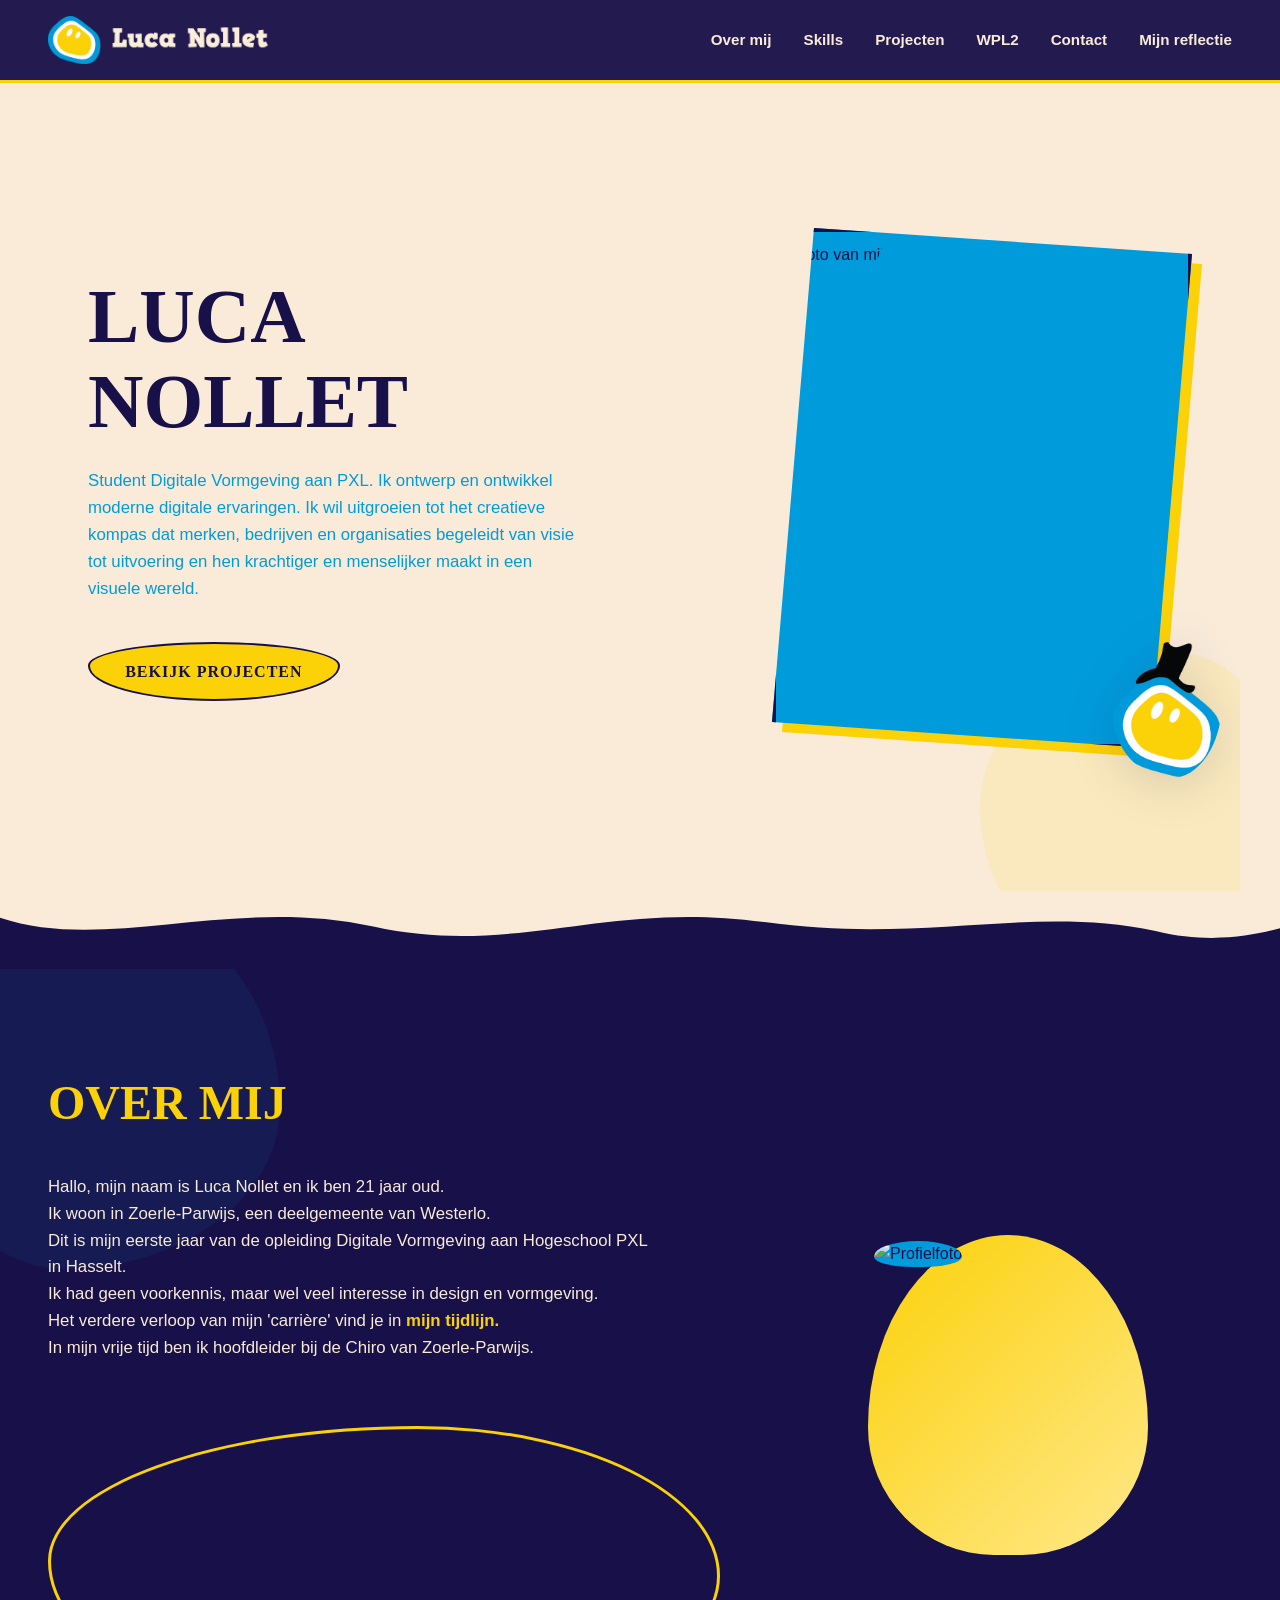
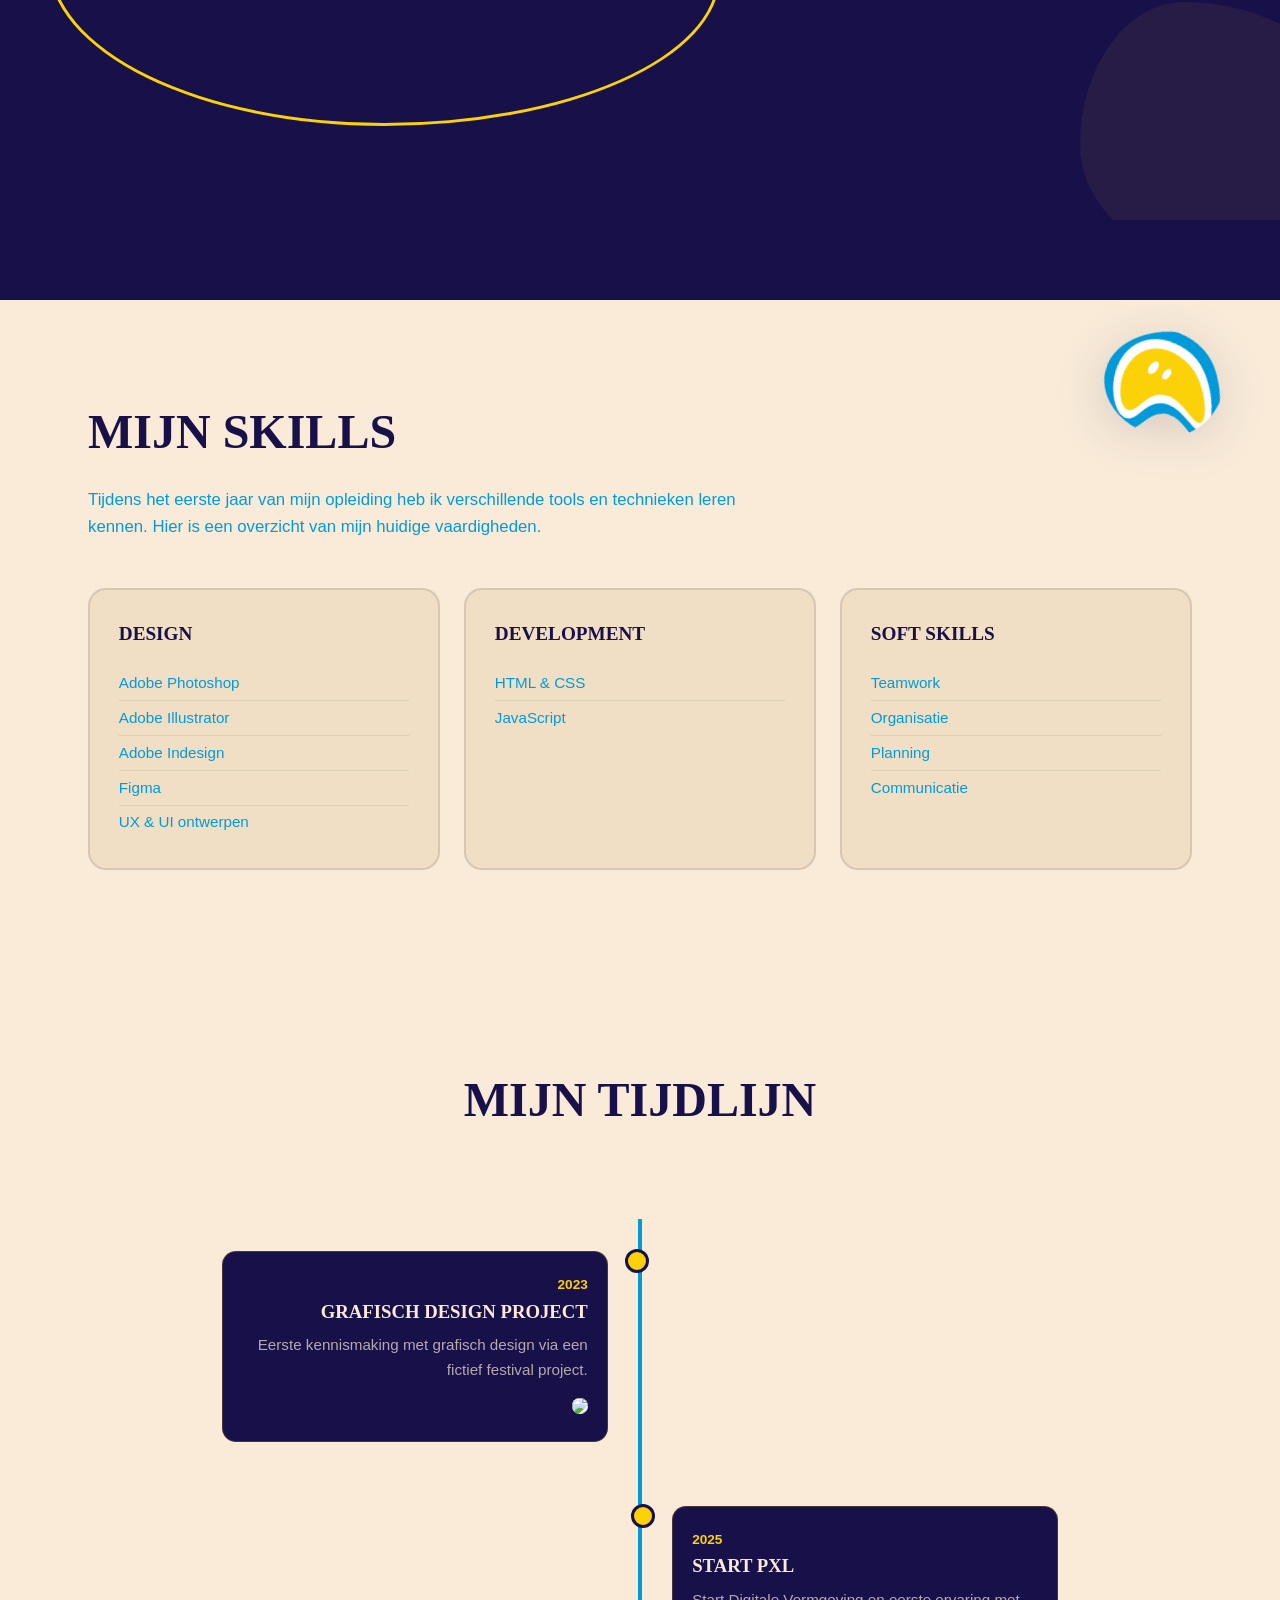
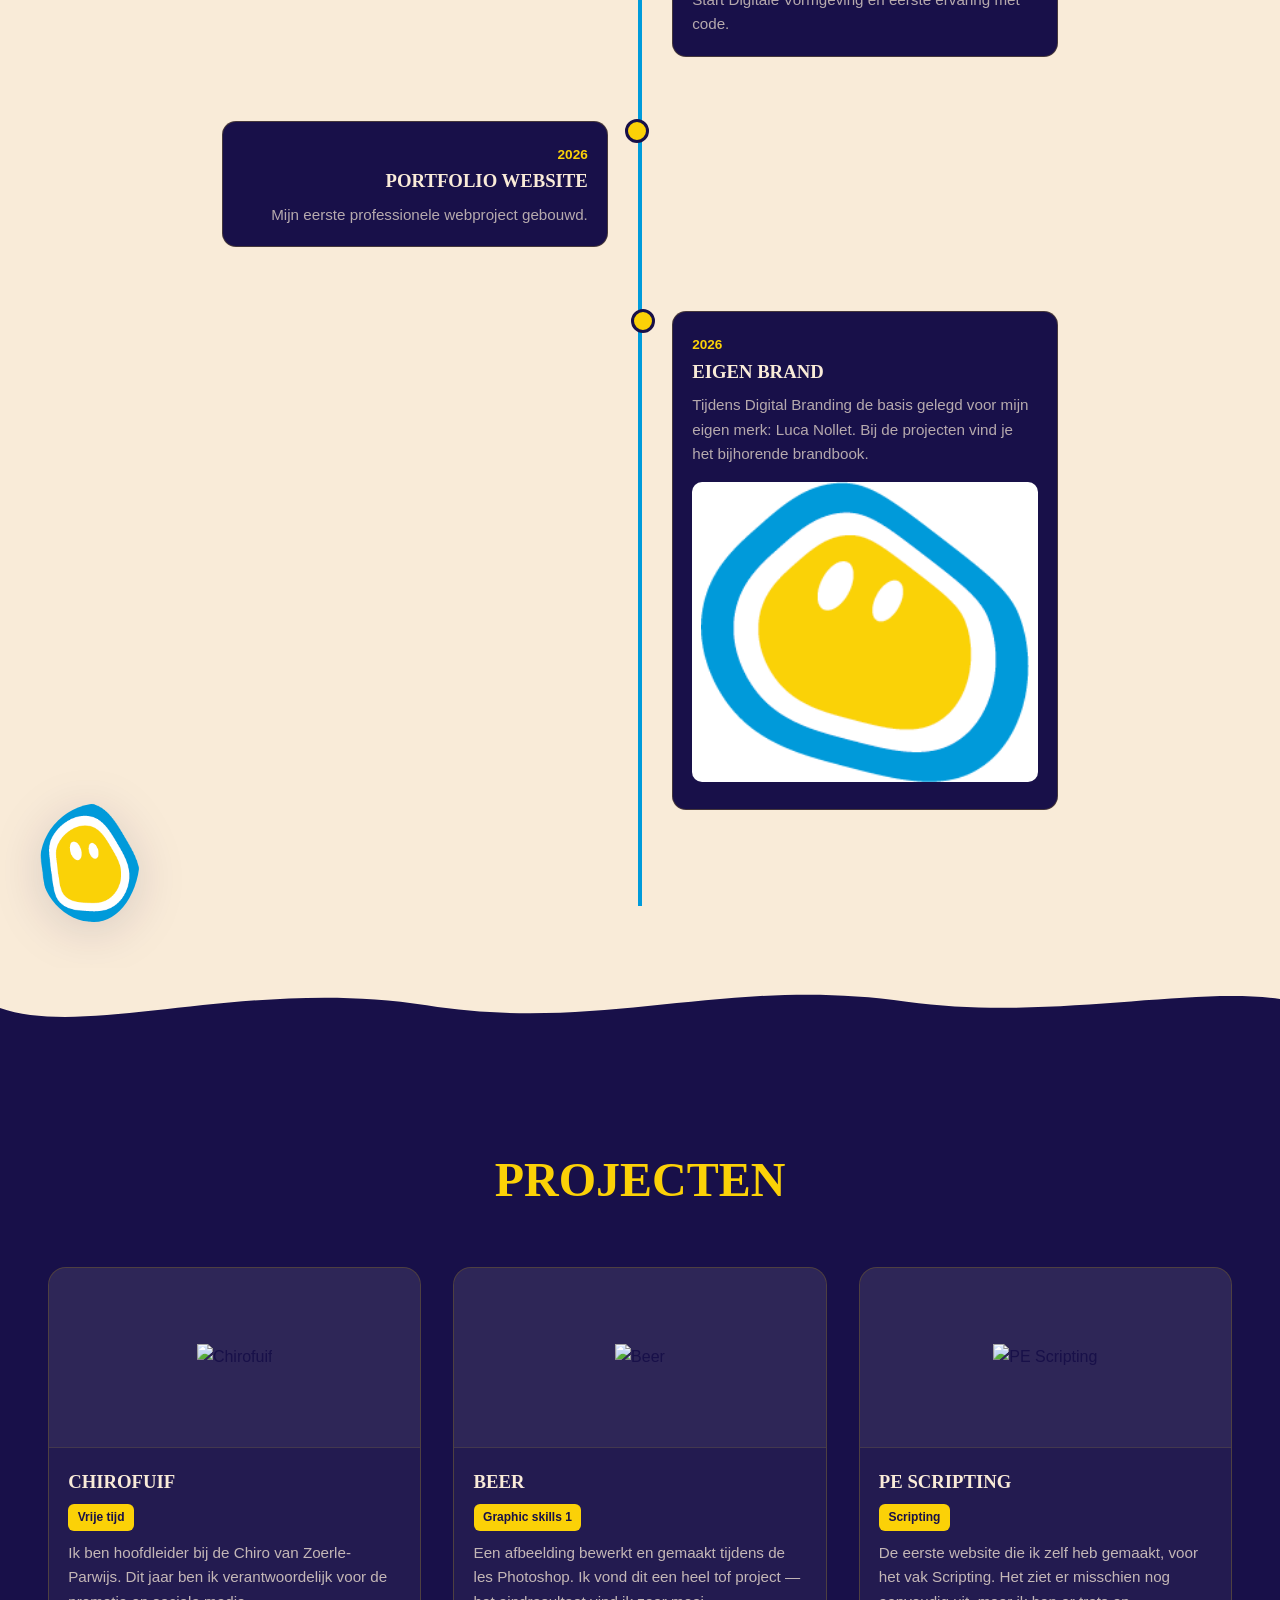
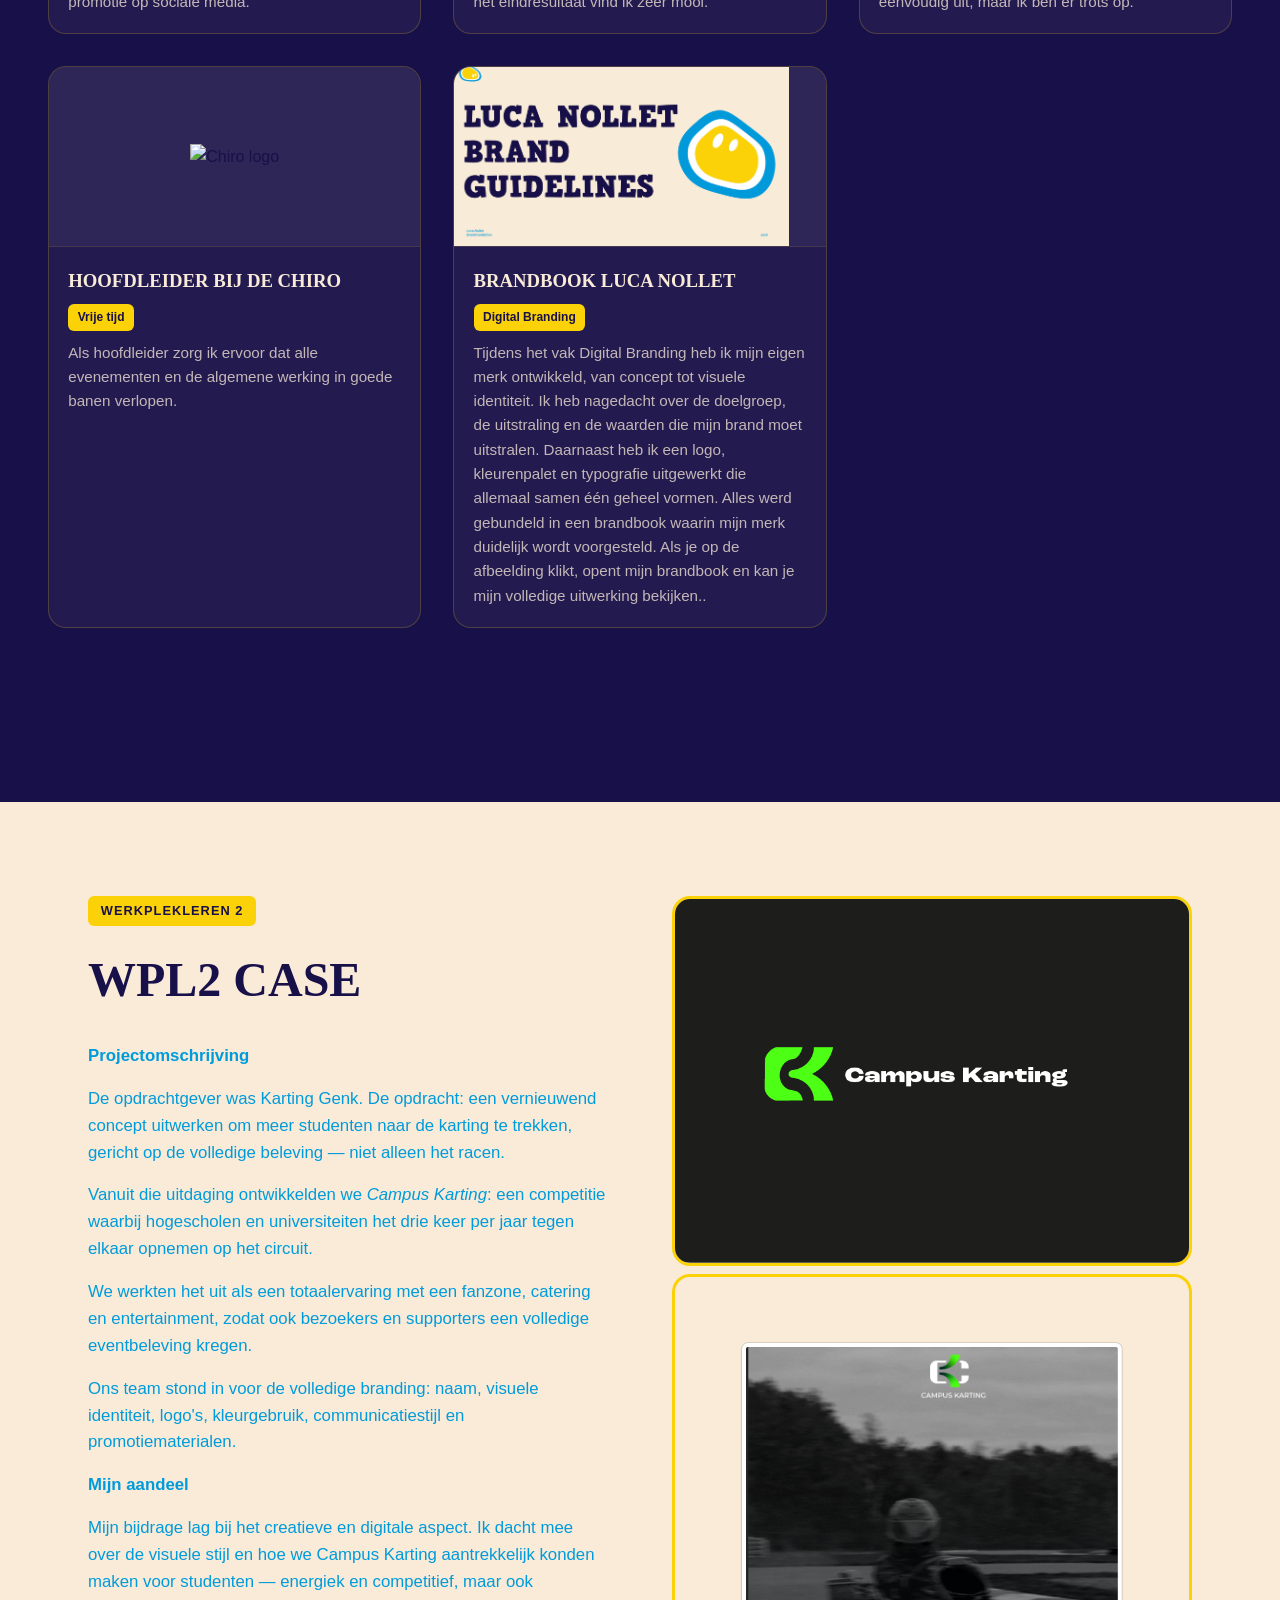
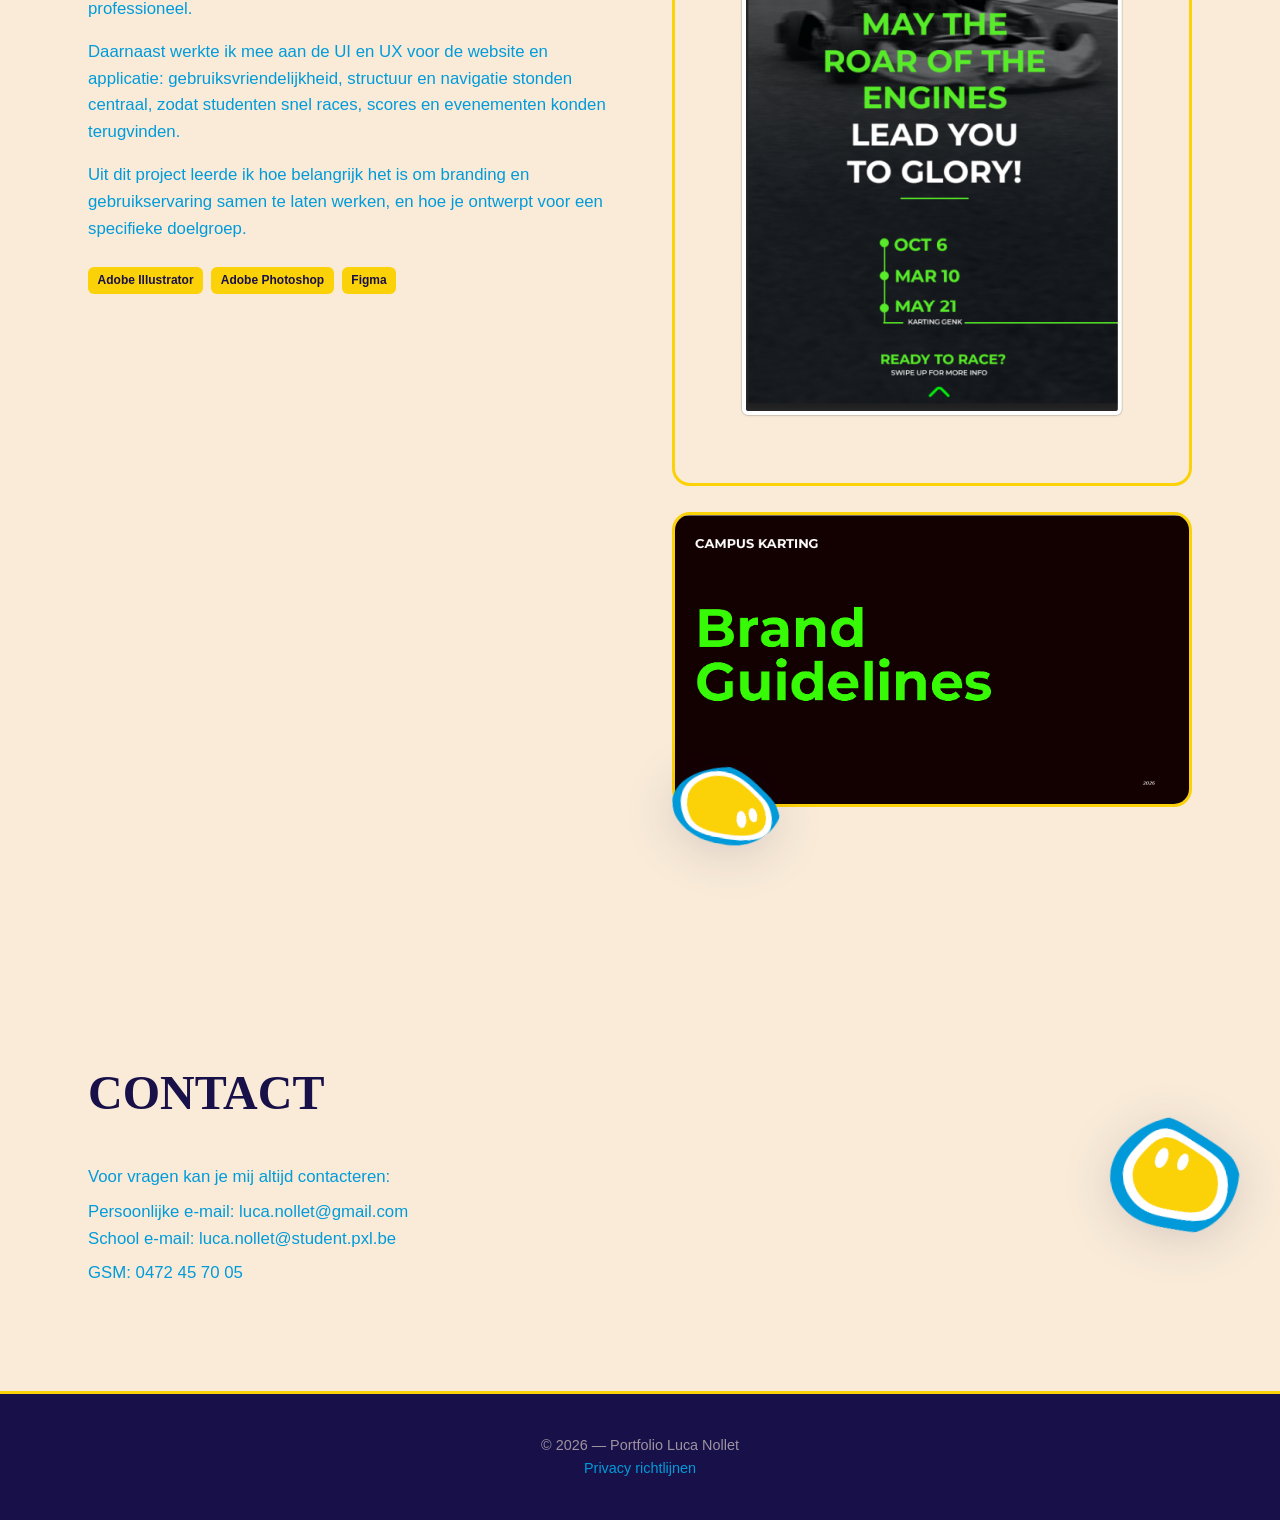
==== commit 990cd98e: "[22] Projecten aangepast" ====
--- a/index.html
+++ b/index.html
@@ -210,12 +210,13 @@
 
         <div class="project-card">
             <div class="project-image">
-                <img src="Assets/Chiro%20logo.jpg" alt="Brandbook">
-            </div>
-            <div class="project-content">
-                <h3>Brandbook WIP</h3>
-                <span class="tag">Vrije tijd</span>
-                <p>Als hoofdleider zorg ik ervoor dat alle evenementen en de algemene werking in goede banen verlopen.</p>
+                <a href="Assets/PDF/Brandbook_LucaNollet.pdf" target="_blank">
+                    <img src="Assets/EigenBrandbookPreview.png" alt="Brandbook eigen branding">
+            </div>
+            <div class="project-content">
+                <h3>Brandbook Luca Nollet</h3>
+                <span class="tag">Digital Branding</span>
+                <p>Tijdens het vak Digital Branding heb ik mijn eigen merk ontwikkeld, van concept tot visuele identiteit. Ik heb nagedacht over de doelgroep, de uitstraling en de waarden die mijn brand moet uitstralen. Daarnaast heb ik een logo, kleurenpalet en typografie uitgewerkt die allemaal samen één geheel vormen. Alles werd gebundeld in een brandbook waarin mijn merk duidelijk wordt voorgesteld. Als je op de afbeelding klikt, opent mijn brandbook en kan je mijn volledige uitwerking bekijken..</p>
             </div>
         </div>
 
@@ -267,7 +268,6 @@
 
 <!-- Contact -->
 <section id="contact" class="contact">
-    <!-- Mascotte: verander src naar jouw mascotte PNG -->
     <img src="Assets/LogoIcon.png" alt="" class="mascotte-blob mascotte-contact" aria-hidden="true">
     <h2>Contact</h2>
     <p>Voor vragen kan je mij altijd contacteren:</p>
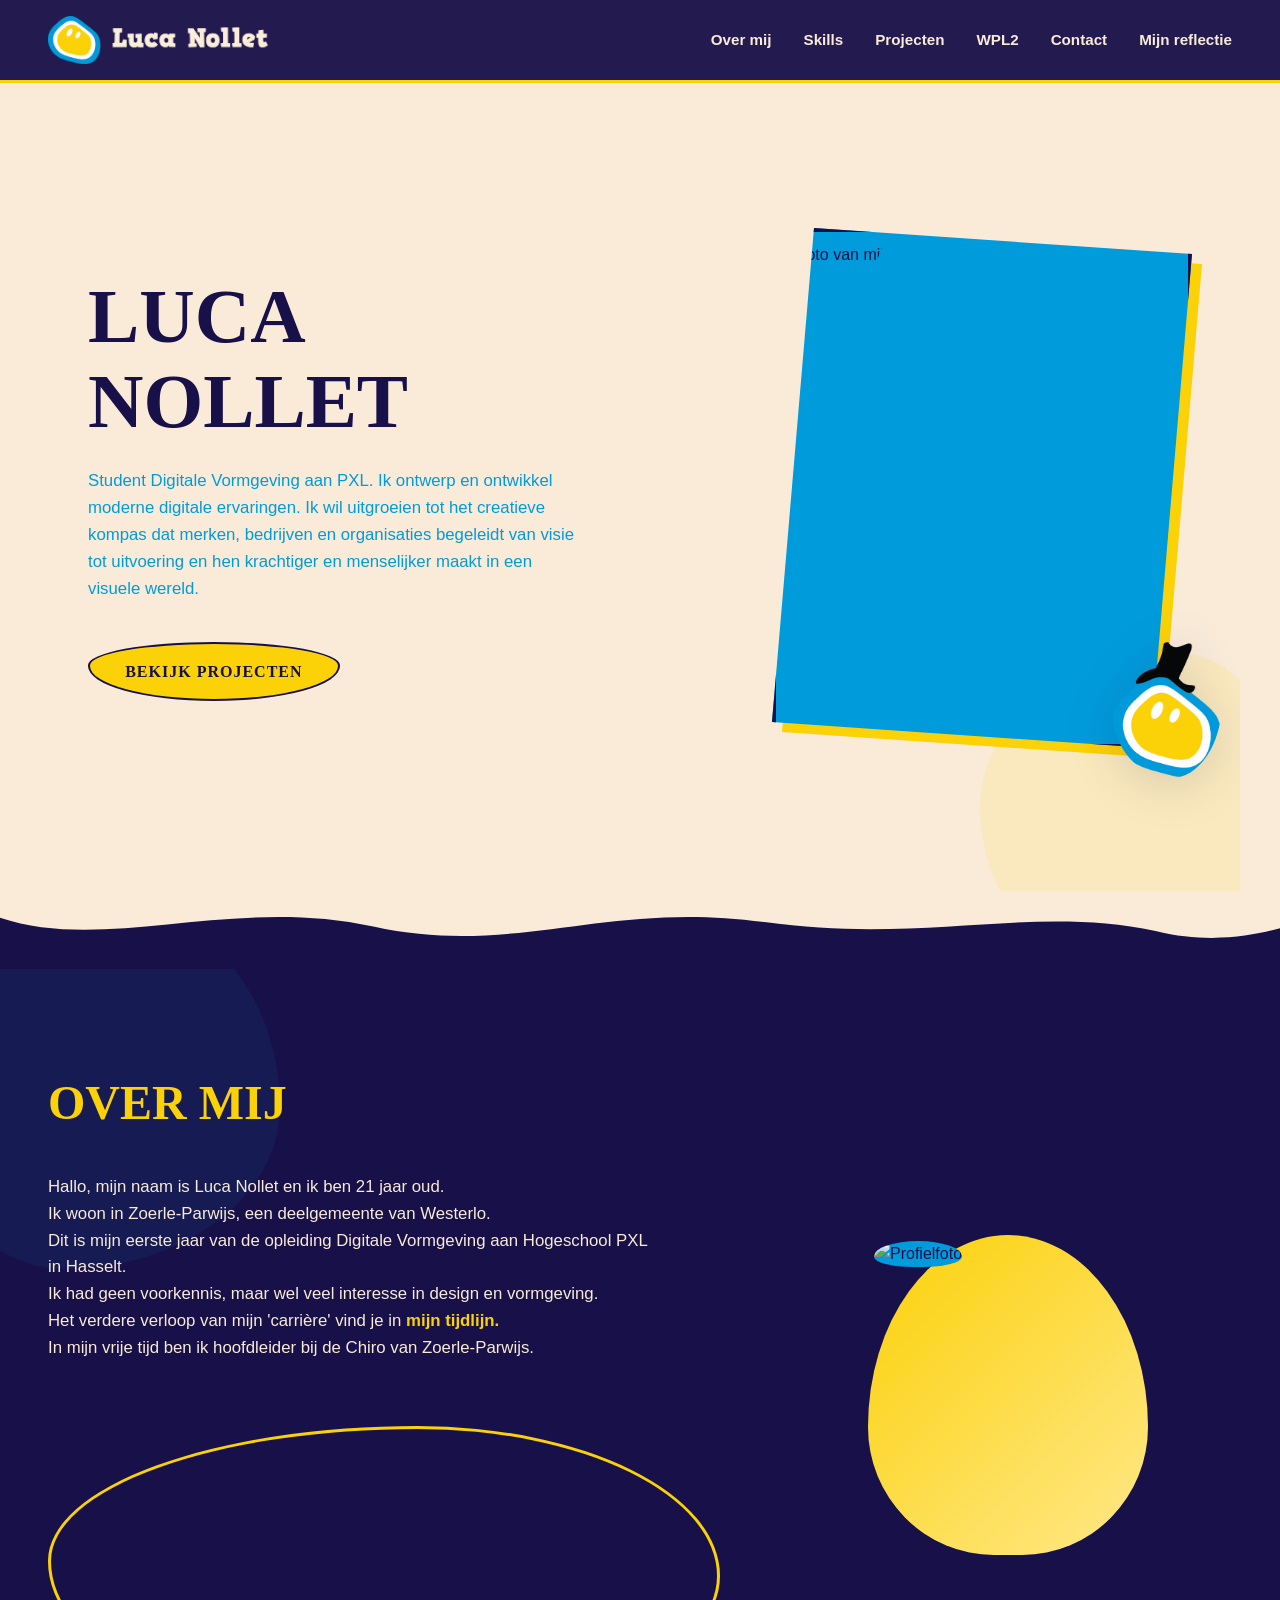
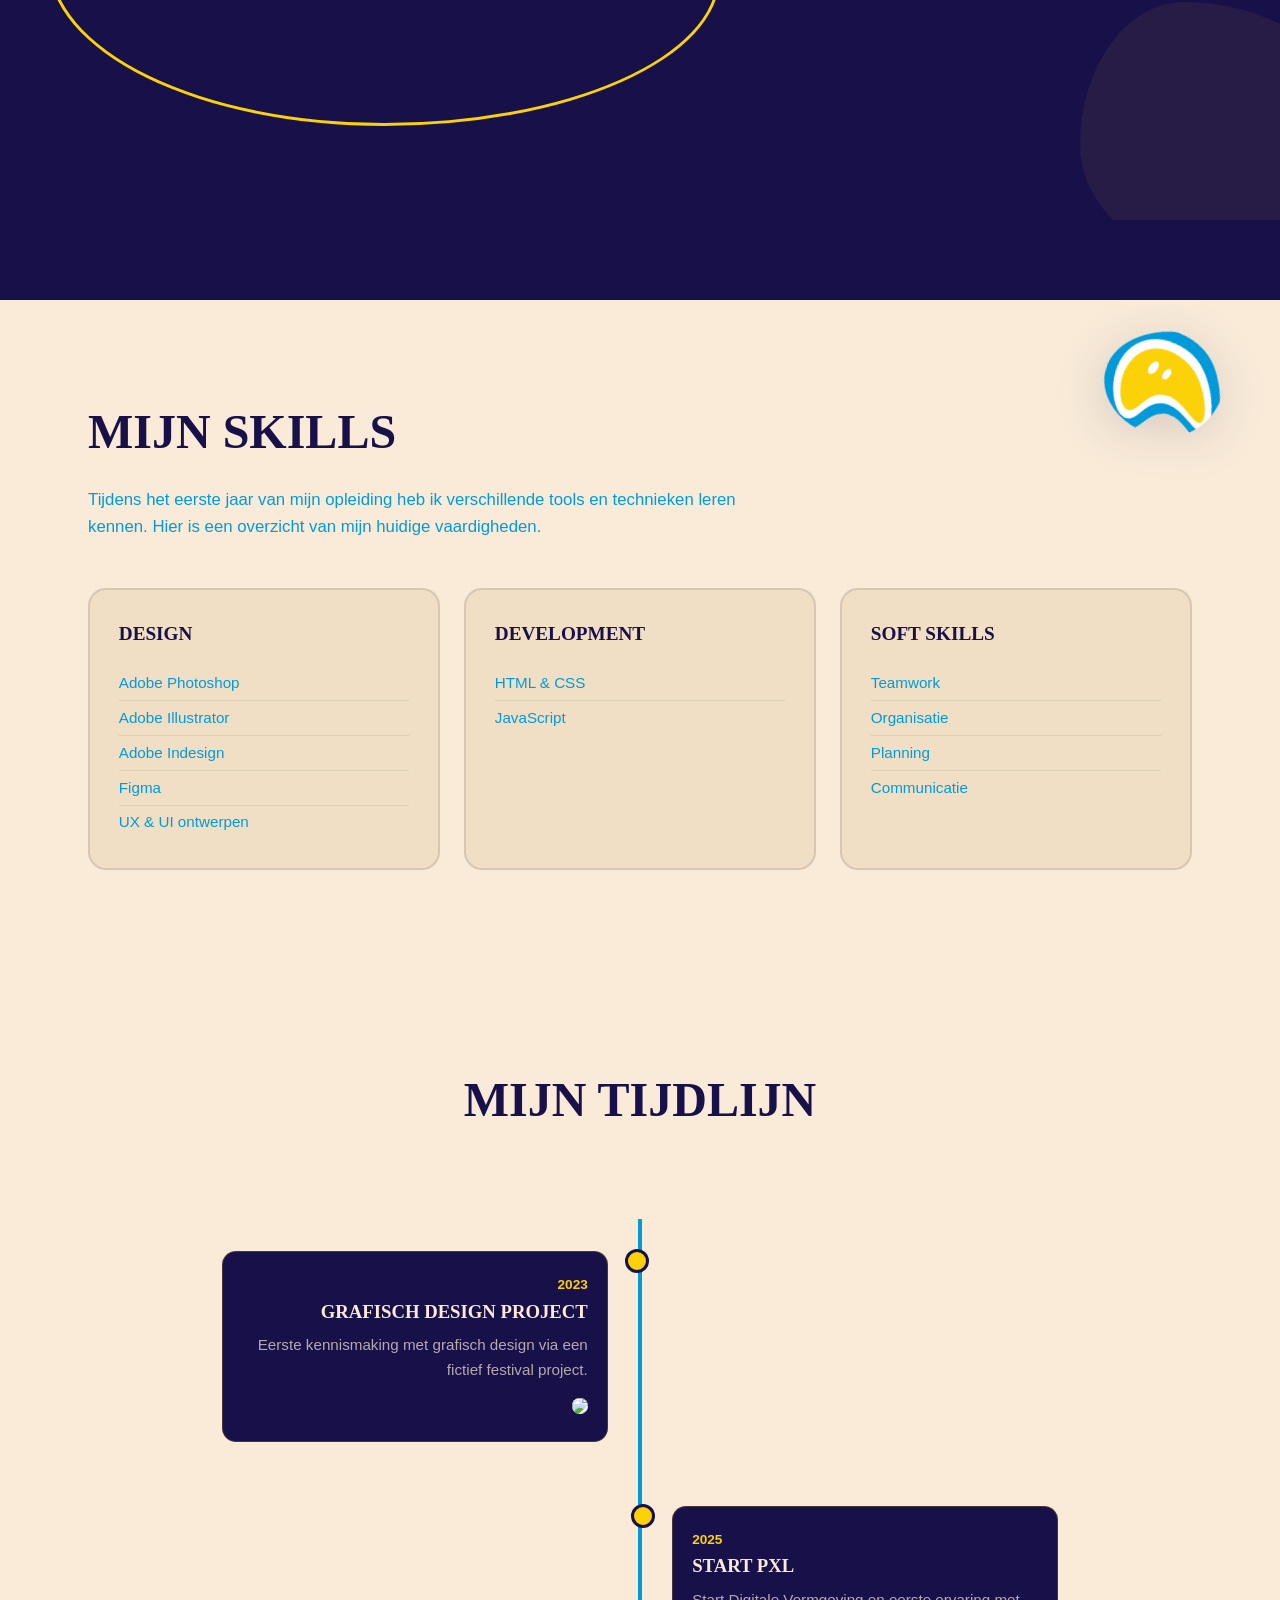
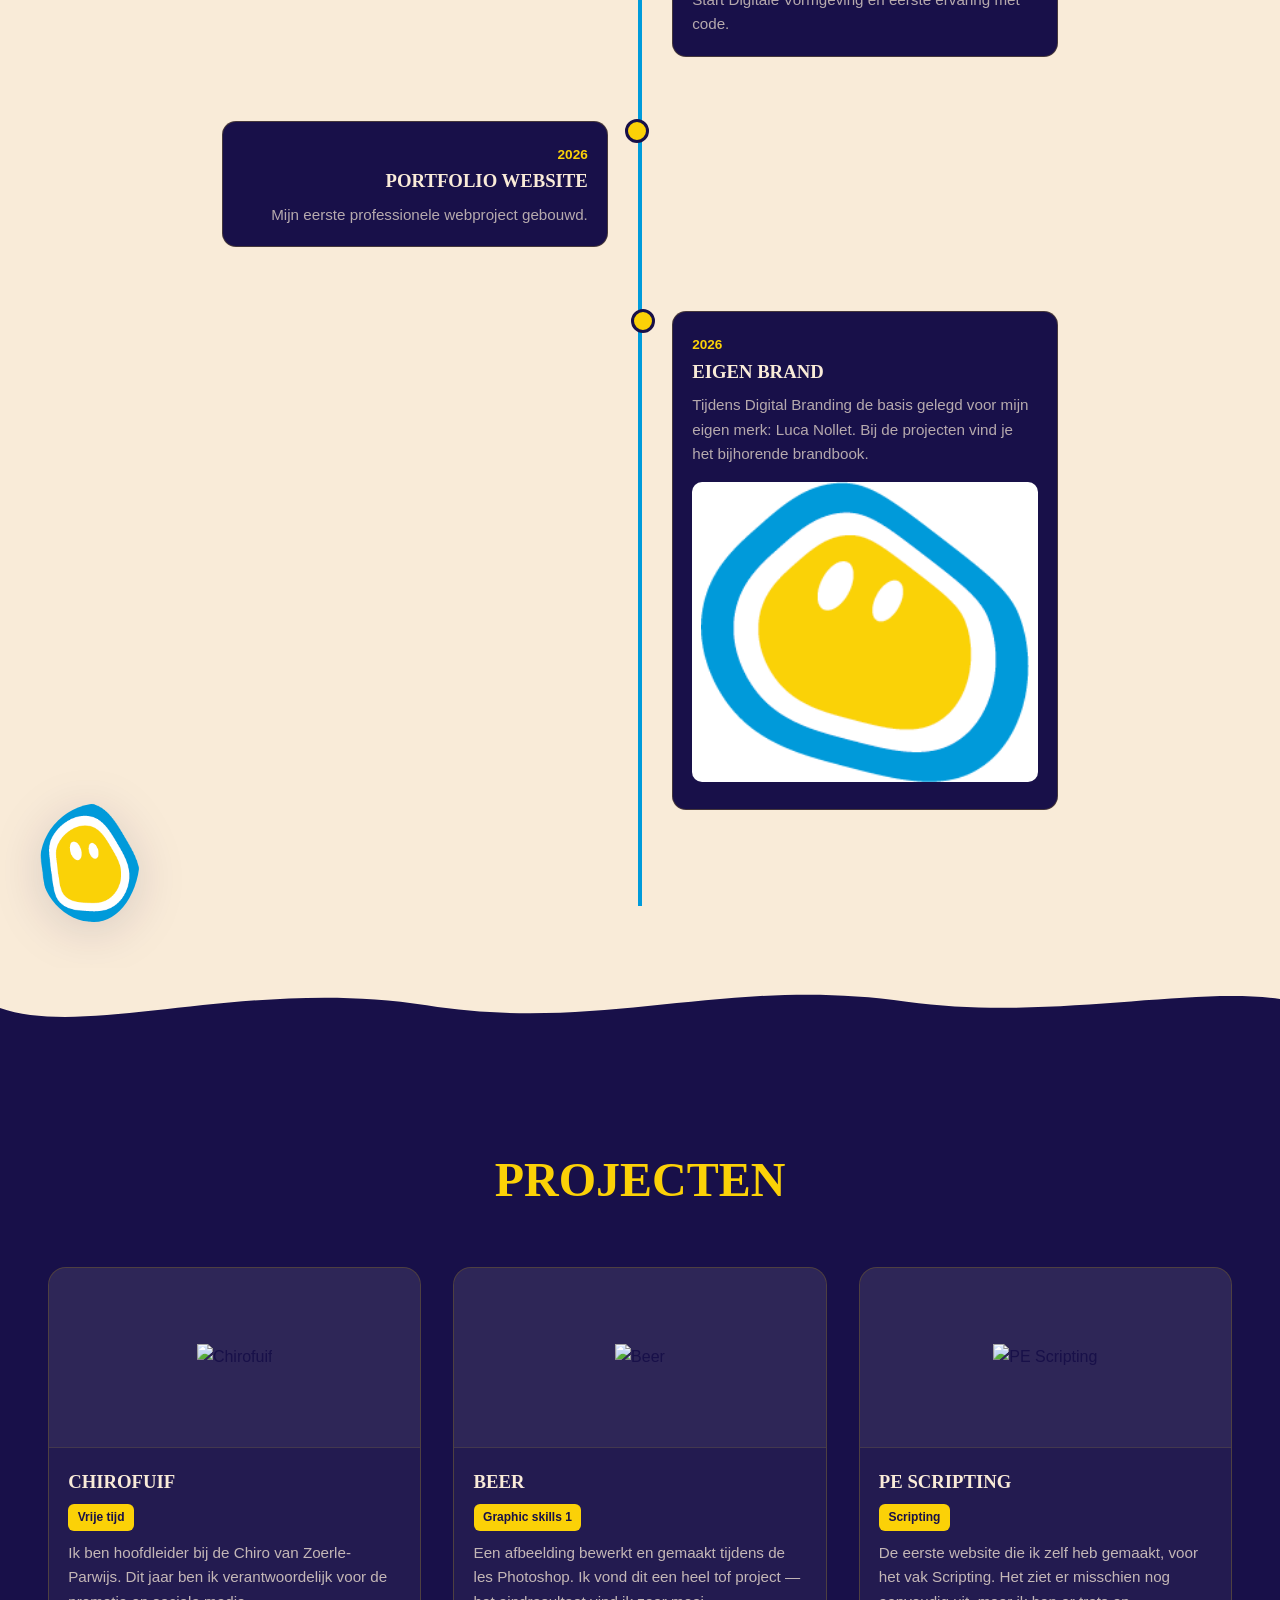
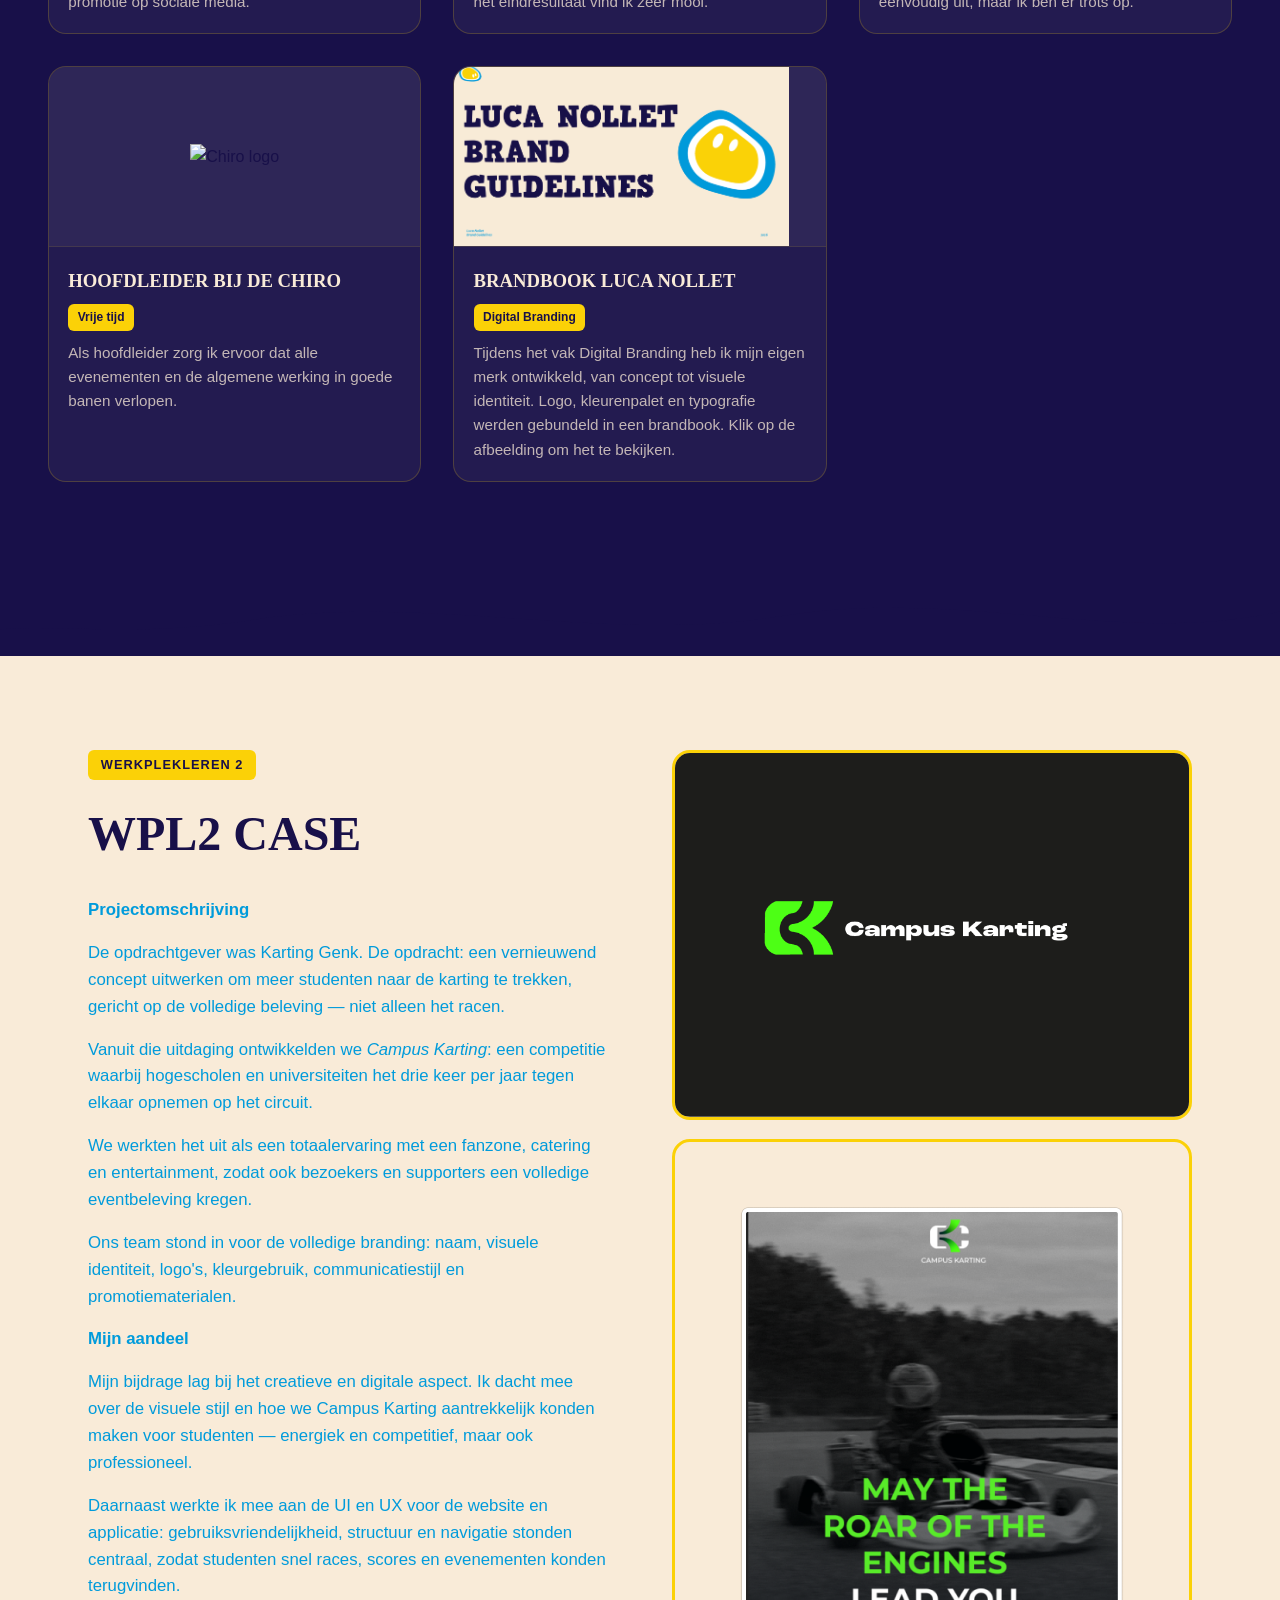
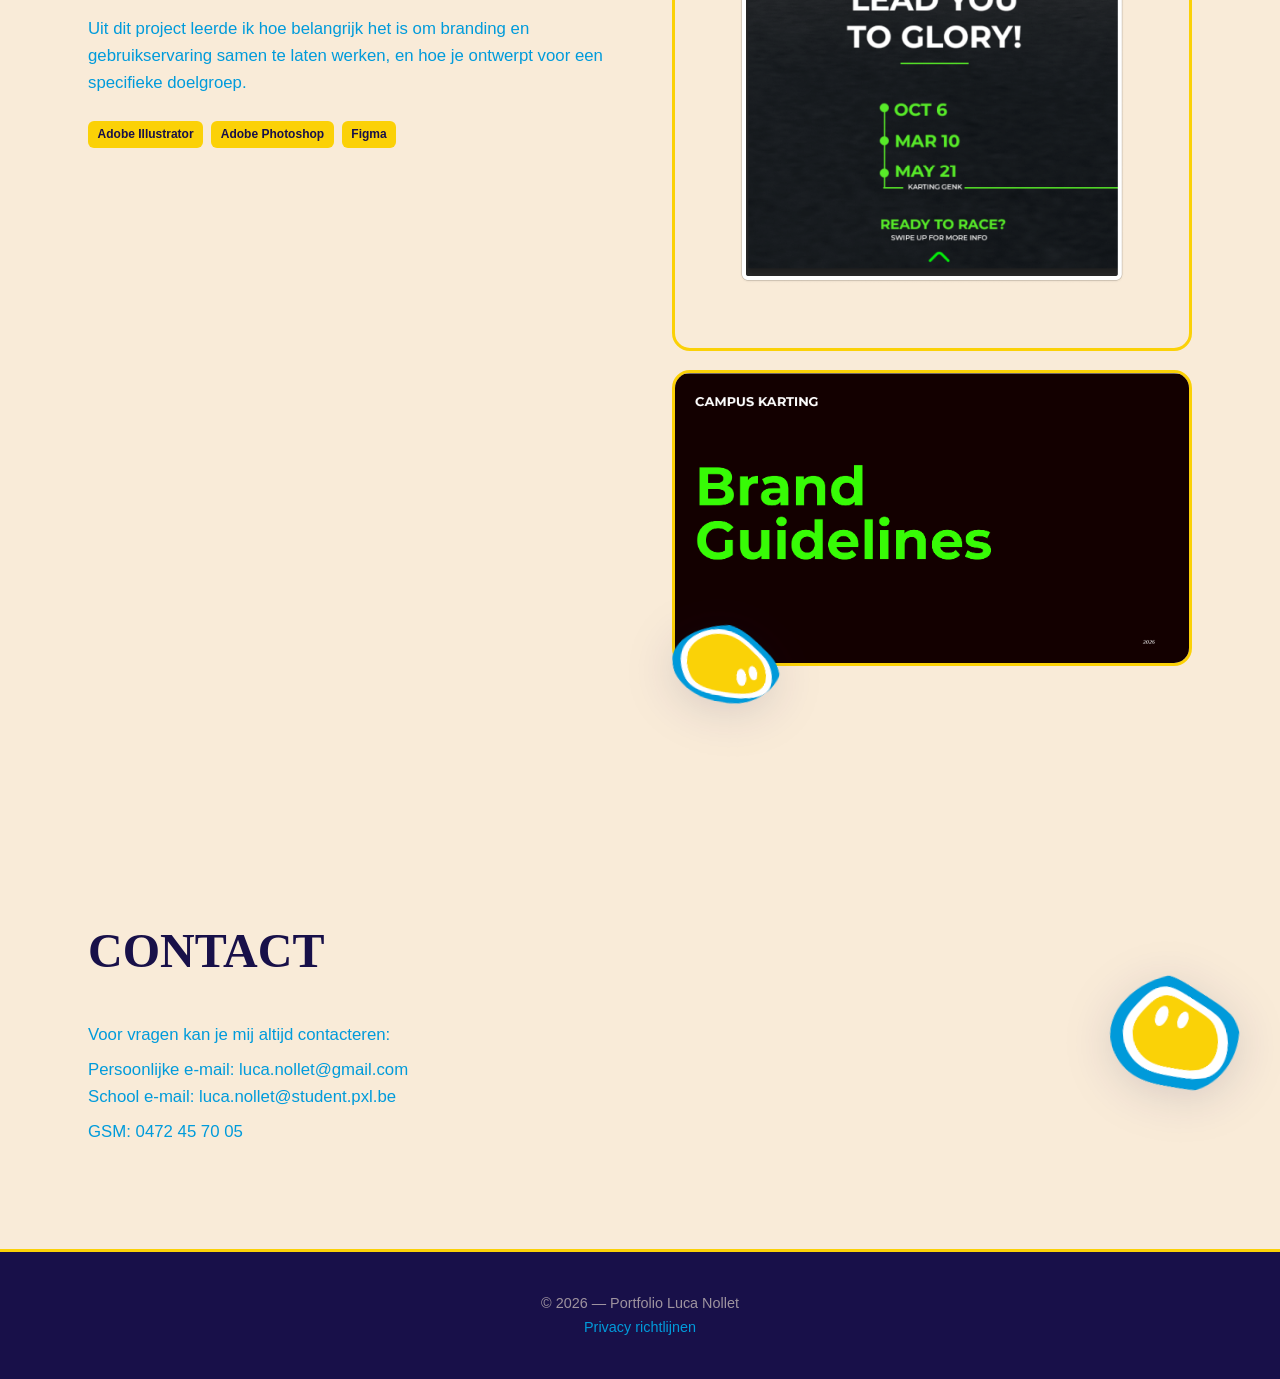
==== commit 9c1ef55d: "[23] Code Cleanup" ====
--- a/index.html
+++ b/index.html
@@ -10,7 +10,7 @@
 </head>
 <body>
 
-<!-- Blob-vormen voor de profielfoto en hero foto -->
+<!-- Onzichtbare SVG-vormen gebruikt als clip-path op foto's -->
 <svg width="0" height="0" style="position:absolute;pointer-events:none;">
     <defs>
         <clipPath id="blob-clip" clipPathUnits="objectBoundingBox">
@@ -22,7 +22,6 @@
     </defs>
 </svg>
 
-<!-- Navigatie -->
 <header>
     <nav>
         <div class="logo">
@@ -41,7 +40,6 @@
     </nav>
 </header>
 
-<!-- Hero sectie -->
 <section class="titel">
     <div>
         <h1>Luca<br>Nollet</h1>
@@ -71,7 +69,6 @@
     </svg>
 </div>
 
-<!-- Over mij -->
 <section id="over-mij" class="over-mij">
     <div class="over-mij-inhoud">
         <div class="over-mij-tekst">
@@ -106,10 +103,8 @@
     </svg>
 </div>
 
-<!-- Skills -->
 <section id="skills" class="skills-sectie">
     <img src="Assets/MascotGebogen.png" alt="" class="mascotte-blob mascotte-skills" aria-hidden="true">
-
     <h2>Mijn skills</h2>
     <p class="skills-intro">
         Tijdens het eerste jaar van mijn opleiding heb ik verschillende tools en technieken leren kennen.
@@ -145,10 +140,10 @@
     </div>
 </section>
 
-<!-- Tijdlijn -->
 <section id="tijdlijn">
     <img src="Assets/MascotRechtop.png" alt="" class="mascotte-blob mascotte-tijdlijn" aria-hidden="true">
     <h2>Mijn tijdlijn</h2>
+    <!-- Items worden ingeladen via index.js -->
     <div class="timeline"></div>
 </section>
 
@@ -159,7 +154,6 @@
     </svg>
 </div>
 
-<!-- Projecten -->
 <section id="projecten">
     <h2>Projecten</h2>
     <div class="projects-grid">
@@ -208,15 +202,17 @@
             </div>
         </div>
 
+        <!-- Klikbare afbeelding die een PDF opent -->
         <div class="project-card">
             <div class="project-image">
                 <a href="Assets/PDF/Brandbook_LucaNollet.pdf" target="_blank">
                     <img src="Assets/EigenBrandbookPreview.png" alt="Brandbook eigen branding">
+                </a>
             </div>
             <div class="project-content">
                 <h3>Brandbook Luca Nollet</h3>
                 <span class="tag">Digital Branding</span>
-                <p>Tijdens het vak Digital Branding heb ik mijn eigen merk ontwikkeld, van concept tot visuele identiteit. Ik heb nagedacht over de doelgroep, de uitstraling en de waarden die mijn brand moet uitstralen. Daarnaast heb ik een logo, kleurenpalet en typografie uitgewerkt die allemaal samen één geheel vormen. Alles werd gebundeld in een brandbook waarin mijn merk duidelijk wordt voorgesteld. Als je op de afbeelding klikt, opent mijn brandbook en kan je mijn volledige uitwerking bekijken..</p>
+                <p>Tijdens het vak Digital Branding heb ik mijn eigen merk ontwikkeld, van concept tot visuele identiteit. Logo, kleurenpalet en typografie werden gebundeld in een brandbook. Klik op de afbeelding om het te bekijken.</p>
             </div>
         </div>
 
@@ -230,7 +226,6 @@
     </svg>
 </div>
 
-<!-- WPL2 Case -->
 <section id="wpl2" class="wpl2-sectie">
     <div class="wpl2-inhoud">
         <div class="wpl2-tekst">
@@ -258,6 +253,7 @@
         <div class="wpl2-media">
             <img src="Assets/logo%20CampusKarting.png" alt="Logo Campus Karting">
             <img src="Assets/MockupCampus.png" alt="Mockup Campus Karting">
+            <!-- Klikbare afbeelding die de brandbook PDF opent -->
             <a href="Assets/PDF/Brandbook-WPL2%20.pdf" target="_blank">
                 <img src="Assets/BrandbookPreview.png" alt="Brandbook Campus Karting">
             </a>
@@ -266,7 +262,6 @@
     </div>
 </section>
 
-<!-- Contact -->
 <section id="contact" class="contact">
     <img src="Assets/LogoIcon.png" alt="" class="mascotte-blob mascotte-contact" aria-hidden="true">
     <h2>Contact</h2>
--- a/Index.css
+++ b/Index.css
@@ -10,11 +10,7 @@
     --blue: #009BDB;
 }
 
-* {
-    margin: 0;
-    padding: 0;
-    box-sizing: border-box;
-}
+* { margin: 0; padding: 0; box-sizing: border-box; }
 
 body {
     font-family: 'corbel', sans-serif;
@@ -23,15 +19,10 @@
     line-height: 1.6;
 }
 
-body > * {
-    position: relative;
-    z-index: 1;
-}
-
-a {
-    color: inherit;
-    text-decoration: none;
-}
+/* Alle directe kinderen boven de achtergrond */
+body > * { position: relative; z-index: 1; }
+
+a { color: inherit; text-decoration: none; }
 
 
 /* ===== NAVIGATIE ===== */
@@ -54,12 +45,9 @@
     margin: 0 auto;
 }
 
-.logo img {
-    height: 48px;
-    width: auto;
-    display: block;
-}
-
+.logo img { height: 48px; width: auto; display: block; }
+
+/* Fallback als er geen logo-afbeelding is */
 .logo a:not(:has(img)) {
     font-family: 'comic-serif-pro', serif;
     font-size: 1.6rem;
@@ -67,25 +55,16 @@
     letter-spacing: 2px;
 }
 
-.nav-links {
-    display: flex;
-    gap: 2rem;
-    font-weight: 600;
-}
-
-.nav-links a {
-    position: relative;
-    color: #F9EBD8;
-    font-size: 0.95rem;
-}
-
+.nav-links { display: flex; gap: 2rem; font-weight: 600; }
+
+.nav-links a { position: relative; color: #F9EBD8; font-size: 0.95rem; }
+
+/* Gele streep onder de link bij hover */
 .nav-links a::after {
     content: '';
     position: absolute;
-    left: 0;
-    bottom: -6px;
-    width: 0;
-    height: 2px;
+    left: 0; bottom: -6px;
+    width: 0; height: 2px;
     background: var(--accent);
     transition: width 0.2s ease;
 }
@@ -108,13 +87,12 @@
     overflow: hidden;
 }
 
+/* Decoratieve blob op de achtergrond */
 .titel::after {
     content: "";
     position: absolute;
-    right: -60px;
-    bottom: -80px;
-    width: 320px;
-    height: 320px;
+    right: -60px; bottom: -80px;
+    width: 320px; height: 320px;
     background: var(--accent);
     opacity: 0.12;
     border-radius: 62% 38% 55% 45% / 48% 62% 38% 52%;
@@ -130,12 +108,7 @@
     color: var(--navy);
 }
 
-.titel p {
-    margin: 1.5rem 0 2.5rem;
-    color: var(--text-muted);
-    max-width: 500px;
-    font-size: 1.05rem;
-}
+.titel p { margin: 1.5rem 0 2.5rem; color: var(--text-muted); max-width: 500px; font-size: 1.05rem; }
 
 .titel-afbeelding {
     display: flex;
@@ -146,23 +119,18 @@
     z-index: 1;
 }
 
-.vorm-wrapper {
-    position: relative;
-    width: 420px;
-    height: 520px;
-}
-
+.vorm-wrapper { position: relative; width: 420px; height: 520px; }
+
+/* Gele schaduw achter de foto */
 .vorm-achter {
-    position: absolute;
-    inset: 0;
+    position: absolute; inset: 0;
     background: var(--accent);
     clip-path: polygon(10% 0%, 100% 5%, 90% 100%, 0% 95%);
     transform: translate(10px, 10px);
 }
 
 .vorm {
-    position: absolute;
-    inset: 0;
+    position: absolute; inset: 0;
     background: var(--blue);
     clip-path: polygon(10% 0%, 100% 5%, 90% 100%, 0% 95%);
     padding: 10px;
@@ -170,8 +138,7 @@
 }
 
 .vorm img {
-    width: 100%;
-    height: 100%;
+    width: 100%; height: 100%;
     object-fit: cover;
     clip-path: polygon(10% 0%, 100% 5%, 90% 100%, 0% 95%);
 }
@@ -182,10 +149,9 @@
     color: var(--navy);
     border: 2px solid var(--navy);
     font-family: 'comic-serif-pro', serif;
-    font-size: 1rem;
-    font-weight: 700;
-    letter-spacing: 1px;
+    font-size: 1rem; font-weight: 700; letter-spacing: 1px;
     text-transform: uppercase;
+    /* Blob-achtige knopvorm */
     border-radius: 50% 50% 50% 50% / 40% 40% 60% 60%;
     display: inline-block;
     cursor: pointer;
@@ -202,112 +168,84 @@
 
 /* ===== SECTIES ALGEMEEN ===== */
 
-section {
-    padding: 6rem 3rem;
-    max-width: 1200px;
-    margin: auto;
-}
+section { padding: 6rem 3rem; max-width: 1200px; margin: auto; }
 
 section h2 {
     font-family: 'comic-serif-pro', serif;
-    font-size: 3rem;
-    margin-bottom: 2rem;
-    text-transform: uppercase;
-    color: var(--navy);
+    font-size: 3rem; margin-bottom: 2rem;
+    text-transform: uppercase; color: var(--navy);
 }
 
 
 /* ===== GOLF OVERGANGEN ===== */
+/* background-color op de div moet overeenkomen met de sectie erboven */
 
 .sectie-overgang {
-    display: block;
-    line-height: 0;
-    overflow: hidden;
-    margin: -2px 0;
-    padding: 0;
+    display: block; line-height: 0; overflow: hidden;
+    margin: -2px 0; padding: 0;
     background-color: var(--navy);
 }
 
-.sectie-overgang svg {
-    display: block;
-    width: 100%;
-    vertical-align: bottom;
-}
+.sectie-overgang svg { display: block; width: 100%; vertical-align: bottom; }
 
 
 /* ===== OVER MIJ ===== */
 
 .over-mij {
     background-color: var(--navy);
-    padding: 6rem 3rem;
-    max-width: 100%;
-    position: relative;
-    overflow: hidden;
-}
-
-/* Decoratieve achtergrond blobs */
+    padding: 6rem 3rem; max-width: 100%;
+    position: relative; overflow: hidden;
+}
+
+/* Decoratieve achtergrondblobs */
 .over-mij::before {
     content: "";
-    position: absolute;
-    top: -60px; left: -80px;
+    position: absolute; top: -60px; left: -80px;
     width: 360px; height: 360px;
-    background: var(--blue);
-    opacity: 0.08;
+    background: var(--blue); opacity: 0.08;
     border-radius: 55% 45% 60% 40% / 50% 55% 45% 50%;
     pointer-events: none;
 }
 
 .over-mij::after {
     content: "";
-    position: absolute;
-    bottom: -40px; right: -60px;
+    position: absolute; bottom: -40px; right: -60px;
     width: 260px; height: 260px;
-    background: var(--accent);
-    opacity: 0.06;
+    background: var(--accent); opacity: 0.06;
     border-radius: 40% 60% 45% 55% / 55% 40% 60% 45%;
     pointer-events: none;
 }
 
 .over-mij h2 { color: var(--accent); }
 
+/* Grid met tekst links, foto rechts, kaart linksonder */
 .over-mij-inhoud {
-    max-width: 1200px;
-    margin: auto;
+    max-width: 1200px; margin: auto;
     display: grid;
     grid-template-columns: 1.2fr 0.8fr;
-    grid-template-areas:
-        "tekst foto"
-        "kaart foto";
-    gap: 4rem;
-    align-items: center;
-    position: relative;
-    z-index: 1;
+    grid-template-areas: "tekst foto" "kaart foto";
+    gap: 4rem; align-items: center;
+    position: relative; z-index: 1;
 }
 
 .over-mij-tekst          { grid-area: tekst; }
 .over-mij-kaart          { grid-area: kaart; }
 .over-mij-afbeelding-div { grid-area: foto; display: flex; justify-content: center; align-items: center; }
 
-.over-mij-tekst p {
-    color: #F9EBD8;
-    font-size: 1.05rem;
-    max-width: 600px;
-}
-
+.over-mij-tekst p { color: #F9EBD8; font-size: 1.05rem; max-width: 600px; }
 .over-mij-tekst a       { color: var(--accent); font-weight: 700; }
 .over-mij-tekst a:hover { color: var(--blue); }
 
 .over-mij-kaart {
-    width: 100%;
-    height: 300px;
+    width: 100%; height: 300px;
     border-radius: 55% 45% 50% 50% / 45% 50% 50% 55%;
     border: 3px solid var(--accent) !important;
     overflow: hidden;
 }
 
+/* Blob-vorm + zweefanimatie voor de profielfoto */
 .over-mij-afbeelding {
-    width: 280px;
-    height: 320px;
+    width: 280px; height: 320px;
     background: linear-gradient(135deg, var(--accent), #ffe88a);
     border-radius: 50% 50% 45% 45% / 60% 60% 40% 40%;
     padding: 6px;
@@ -315,10 +253,8 @@
 }
 
 .over-mij-afbeelding img {
-    width: 100%;
-    height: 100%;
-    object-fit: cover;
-    border-radius: inherit;
+    width: 100%; height: 100%;
+    object-fit: cover; border-radius: inherit;
     background-color: var(--blue);
 }
 
@@ -332,58 +268,36 @@
 
 /* ===== TIJDLIJN ===== */
 
-#tijdlijn {
-    padding: 6rem 3rem;
-    max-width: 1200px;
-    margin: auto;
-    position: relative;
-}
-
-#tijdlijn h2 {
-    text-align: center;
-    color: var(--navy);
-    margin-bottom: 3rem;
-}
-
-.timeline {
-    position: relative;
-    max-width: 900px;
-    margin: auto;
-    padding: 2rem 0;
-}
-
-/* Verticale lijn */
+#tijdlijn { padding: 6rem 3rem; max-width: 1200px; margin: auto; position: relative; }
+
+#tijdlijn h2 { text-align: center; color: var(--navy); margin-bottom: 3rem; }
+
+.timeline { position: relative; max-width: 900px; margin: auto; padding: 2rem 0; }
+
+/* Verticale blauwe lijn */
 .timeline::before {
     content: "";
-    position: absolute;
-    left: 50%;
-    width: 4px;
-    height: 100%;
+    position: absolute; left: 50%;
+    width: 4px; height: 100%;
     background: var(--blue);
     transform: translateX(-50%);
 }
 
 .timeline-item {
-    position: relative;
-    width: 50%;
-    padding: 2rem;
-    opacity: 0;
-    transform: translateY(40px);
+    position: relative; width: 50%; padding: 2rem;
+    opacity: 0; transform: translateY(40px);
     transition: 0.6s ease;
 }
 
 .timeline-item:nth-child(odd)  { left: 0;   text-align: right; }
 .timeline-item:nth-child(even) { left: 50%; }
 
-/* Bolletje op de lijn */
+/* Geel bolletje op de lijn */
 .timeline-item::before {
     content: "";
-    position: absolute;
-    top: 30px;
-    width: 18px;
-    height: 18px;
-    background: var(--accent);
-    border: 3px solid var(--navy);
+    position: absolute; top: 30px;
+    width: 18px; height: 18px;
+    background: var(--accent); border: 3px solid var(--navy);
     border-radius: 50%;
 }
 
@@ -391,68 +305,40 @@
 .timeline-item:nth-child(even)::before { left: -9px; }
 
 .timeline-content {
-    background: var(--navy);
-    padding: 1.2rem;
+    background: var(--navy); padding: 1.2rem;
     border-radius: 14px;
     border: 1px solid rgba(251, 209, 7, 0.2);
     transition: 0.3s;
 }
 
-.timeline-content:hover { border-color: var(--accent); }
-
-.timeline-date {
-    color: var(--accent);
-    font-weight: 700;
-    font-size: 0.85rem;
-    margin-bottom: 0.3rem;
-}
+.timeline-content:hover  { border-color: var(--accent); }
+.timeline-date           { color: var(--accent); font-weight: 700; font-size: 0.85rem; margin-bottom: 0.3rem; }
 
 .timeline-content h3 {
-    color: #F9EBD8;
-    font-family: 'comic-serif-pro', serif;
-    text-transform: uppercase;
-    margin-bottom: 0.4rem;
-}
-
-.timeline-content p {
-    color: rgba(249, 235, 216, 0.7);
-    font-size: 0.95rem;
-}
+    color: #F9EBD8; font-family: 'comic-serif-pro', serif;
+    text-transform: uppercase; margin-bottom: 0.4rem;
+}
+
+.timeline-content p   { color: rgba(249, 235, 216, 0.7); font-size: 0.95rem; }
 
 .timeline-content img {
-    width: 100%;
-    height: auto;
-    max-height: 300px;
-    object-fit: contain;
-    margin-top: 1rem;
-    border-radius: 10px;
-    background: #fff;
-}
-
-.timeline-item.show {
-    opacity: 1;
-    transform: translateY(0);
-}
+    width: 100%; height: auto; max-height: 300px;
+    object-fit: contain; margin-top: 1rem;
+    border-radius: 10px; background: #fff;
+}
+
+/* Wordt toegevoegd via JS als het item in beeld scrollt */
+.timeline-item.show { opacity: 1; transform: translateY(0); }
 
 
 /* ===== PROJECTEN ===== */
 
-#projecten {
-    background-color: var(--navy);
-    padding: 6rem 3rem;
-    max-width: 100%;
-}
-
-#projecten h2 {
-    color: var(--accent);
-    text-align: center;
-    max-width: 1200px;
-    margin: 0 auto 3rem;
-}
+#projecten { background-color: var(--navy); padding: 6rem 3rem; max-width: 100%; }
+
+#projecten h2 { color: var(--accent); text-align: center; max-width: 1200px; margin: 0 auto 3rem; }
 
 .projects-grid {
-    max-width: 1200px;
-    margin: auto;
+    max-width: 1200px; margin: auto;
     display: grid;
     grid-template-columns: repeat(auto-fit, minmax(300px, 1fr));
     gap: 2rem;
@@ -461,108 +347,65 @@
 .project-card {
     background: rgba(249, 235, 216, 0.05);
     border: 1px solid rgba(251, 209, 7, 0.2);
-    border-radius: 18px;
-    overflow: hidden;
+    border-radius: 18px; overflow: hidden;
     transition: border-color 0.2s, transform 0.2s;
 }
 
-.project-card:hover {
-    border-color: var(--accent);
-    transform: translateY(-4px);
-}
+.project-card:hover { border-color: var(--accent); transform: translateY(-4px); }
 
 .project-image {
-    height: 180px;
-    display: flex;
-    justify-content: center;
-    align-items: center;
+    height: 180px; display: flex;
+    justify-content: center; align-items: center;
     background: rgba(249, 235, 216, 0.05);
     border-bottom: 1px solid rgba(251, 209, 7, 0.1);
-}
-
-.project-image img {
-    max-width: 90%;
-    max-height: 90%;
-    object-fit: contain;
-}
-
-.project-content { padding: 1.2rem; }
+    overflow: hidden;
+}
+
+.project-image img    { max-width: 90%; max-height: 90%; object-fit: contain; }
+.project-content      { padding: 1.2rem; }
 
 .project-content h3 {
-    color: #F9EBD8;
-    font-family: 'comic-serif-pro', serif;
-    text-transform: uppercase;
-    margin-bottom: 0.4rem;
-}
-
+    color: #F9EBD8; font-family: 'comic-serif-pro', serif;
+    text-transform: uppercase; margin-bottom: 0.4rem;
+}
+
+/* Geel label boven de beschrijving */
 .tag {
-    display: inline-block;
-    background: var(--accent);
-    color: var(--navy);
-    padding: 0.25rem 0.6rem;
-    border-radius: 6px;
-    font-size: 0.75rem;
-    font-weight: 700;
-    margin-bottom: 0.6rem;
-}
-
-.project-content p {
-    color: rgba(249, 235, 216, 0.75);
-    font-size: 0.95rem;
-}
+    display: inline-block; background: var(--accent); color: var(--navy);
+    padding: 0.25rem 0.6rem; border-radius: 6px;
+    font-size: 0.75rem; font-weight: 700; margin-bottom: 0.6rem;
+}
+
+.project-content p { color: rgba(249, 235, 216, 0.75); font-size: 0.95rem; }
 
 
 /* ===== SKILLS ===== */
 
-.skills-sectie {
-    padding: 6rem 3rem;
-    max-width: 1200px;
-    margin: auto;
-    position: relative;
-    overflow: visible;
-}
-
+.skills-sectie { padding: 6rem 3rem; max-width: 1200px; margin: auto; position: relative; overflow: visible; }
 .skills-sectie h2 { margin-bottom: 1rem; }
-
-.skills-intro {
-    color: var(--text-muted);
-    font-size: 1.05rem;
-    max-width: 700px;
-    margin-bottom: 3rem;
-}
-
-.skills-grid {
-    display: grid;
-    grid-template-columns: repeat(auto-fit, minmax(220px, 1fr));
-    gap: 1.5rem;
-}
+.skills-intro { color: var(--text-muted); font-size: 1.05rem; max-width: 700px; margin-bottom: 3rem; }
+
+.skills-grid { display: grid; grid-template-columns: repeat(auto-fit, minmax(220px, 1fr)); gap: 1.5rem; }
 
 .skill-kaart {
     background: var(--bg-light);
     border: 2px solid rgba(24, 16, 73, 0.12);
-    border-radius: 18px;
-    padding: 1.8rem;
+    border-radius: 18px; padding: 1.8rem;
     transition: border-color 0.2s, transform 0.2s;
 }
 
-.skill-kaart:hover {
-    border-color: var(--accent);
-    transform: translateY(-4px);
-}
+.skill-kaart:hover { border-color: var(--accent); transform: translateY(-4px); }
 
 .skill-kaart h3 {
     font-family: 'comic-serif-pro', serif;
-    font-size: 1.2rem;
-    text-transform: uppercase;
-    color: var(--navy);
-    margin-bottom: 1rem;
+    font-size: 1.2rem; text-transform: uppercase;
+    color: var(--navy); margin-bottom: 1rem;
 }
 
 .skill-kaart ul { list-style: none; padding: 0; }
 
 .skill-kaart ul li {
-    font-size: 0.95rem;
-    color: var(--text-muted);
+    font-size: 0.95rem; color: var(--text-muted);
     padding: 0.3rem 0;
     border-bottom: 1px solid rgba(24, 16, 73, 0.08);
 }
@@ -573,62 +416,32 @@
 
 /* ===== WPL2 ===== */
 
-.wpl2-sectie {
-    padding: 6rem 3rem;
-    max-width: 1200px;
-    margin: auto;
-}
+.wpl2-sectie { padding: 6rem 3rem; max-width: 1200px; margin: auto; }
 
 .wpl2-label {
-    display: inline-block;
-    background: var(--accent);
-    color: var(--navy);
-    font-weight: 700;
-    font-size: 0.8rem;
-    letter-spacing: 0.08em;
-    text-transform: uppercase;
-    padding: 0.3rem 0.8rem;
-    border-radius: 6px;
-    margin-bottom: 1rem;
+    display: inline-block; background: var(--accent); color: var(--navy);
+    font-weight: 700; font-size: 0.8rem; letter-spacing: 0.08em;
+    text-transform: uppercase; padding: 0.3rem 0.8rem;
+    border-radius: 6px; margin-bottom: 1rem;
 }
 
 .wpl2-sectie h2 { margin-bottom: 1.5rem; }
 
 .wpl2-inhoud {
-    display: grid;
-    grid-template-columns: 1fr 1fr;
-    gap: 4rem;
-    align-items: start;
-    margin-bottom: 3rem;
-}
-
-.wpl2-tekst p {
-    color: var(--text-muted);
-    font-size: 1.05rem;
-    margin-bottom: 1rem;
-    max-width: 560px;
-}
-
-.wpl2-tags {
-    display: flex;
-    flex-wrap: wrap;
-    gap: 0.5rem;
-    margin-top: 1.5rem;
-}
-
-.wpl2-media {
-    position: relative;
-    display: flex;
-    flex-direction: column;
-    gap: 1.2rem;
-}
-
-/* Alleen de echte afbeeldingen stylen, niet de mascotte */
+    display: grid; grid-template-columns: 1fr 1fr;
+    gap: 4rem; align-items: start; margin-bottom: 3rem;
+}
+
+.wpl2-tekst p { color: var(--text-muted); font-size: 1.05rem; margin-bottom: 1rem; max-width: 560px; }
+
+.wpl2-tags { display: flex; flex-wrap: wrap; gap: 0.5rem; margin-top: 1.5rem; }
+
+.wpl2-media { position: relative; display: flex; flex-direction: column; gap: 1.2rem; }
+
+/* :not(.mascotte-blob) zorgt dat de mascotte geen border of breedte erft */
 .wpl2-media img:not(.mascotte-blob) {
-    width: 100%;
-    border-radius: 18px;
-    border: 3px solid var(--accent);
-    object-fit: cover;
+    width: 100%; border-radius: 18px;
+    border: 3px solid var(--accent); object-fit: cover;
 }
 
 .wpl2-media a img { cursor: pointer; }
@@ -637,23 +450,15 @@
 /* ===== CONTACT ===== */
 
 .contact { position: relative; overflow: visible; }
-
 #contact h2 { color: var(--navy); }
-
-#contact p {
-    color: var(--text-muted);
-    font-size: 1.05rem;
-    margin-bottom: 0.5rem;
-}
+#contact p  { color: var(--text-muted); font-size: 1.05rem; margin-bottom: 0.5rem; }
 
 
 /* ===== FOOTER ===== */
 
 footer {
-    padding: 2.5rem 3rem;
-    text-align: center;
-    color: rgba(249, 235, 216, 0.6);
-    font-size: 0.9rem;
+    padding: 2.5rem 3rem; text-align: center;
+    color: rgba(249, 235, 216, 0.6); font-size: 0.9rem;
     background-color: var(--navy);
     border-top: 3px solid var(--accent);
 }
@@ -663,58 +468,24 @@
 
 
 /* ===== MASCOTTE BLOBS ===== */
+/* Elke mascotte is absoluut gepositioneerd binnen zijn sectie */
 
 .mascotte-blob {
-    position: absolute;
-    pointer-events: none;
+    position: absolute; pointer-events: none;
+    border: none !important;
     border-radius: 62% 38% 46% 54% / 50% 44% 56% 50%;
     filter: drop-shadow(0 8px 24px rgba(24, 16, 73, 0.15));
     animation: mascotte-float 7s ease-in-out infinite;
     z-index: 2;
-    /* Geen border of breedte — wordt per blob ingesteld */
-    border: none !important;
-}
-
-/* Hero: rechtsonder de foto */
-.mascotte-hero {
-    width: 110px;
-    bottom: -30px;
-    right: -30px;
-    animation-delay: 0s;
-}
-
-/* Skills: rechtsboven */
-.mascotte-skills {
-    width: 120px;
-    top: 2rem;
-    right: 1rem;
-    animation-delay: 1s;
-    transform: rotate(10deg);
-}
-
-/* Tijdlijn: linksonder gespiegeld */
-.mascotte-tijdlijn {
-    width: 100px;
-    bottom: 3rem;
-    left: 0;
-    animation-delay: 2s;
-    animation-name: mascotte-float-gespiegeld;
-}
-
-/* WPL2: onder de media kolom */
-.mascotte-wpl2 {
-    width: 110px;
-    bottom: -30px;
-    left: 0;
-    animation-delay: 0.5s;
-    transform: rotate(6deg);
-}
-
-/* Contact: rechts */
+}
+
+.mascotte-hero    { width: 110px; bottom: -30px; right: -30px; animation-delay: 0s; }
+.mascotte-skills  { width: 120px; top: 2rem; right: 1rem; animation-delay: 1s; transform: rotate(10deg); }
+.mascotte-tijdlijn{ width: 100px; bottom: 3rem; left: 0; animation-delay: 2s; animation-name: mascotte-float-gespiegeld; }
+.mascotte-wpl2    { width: 110px; bottom: -30px; left: 0; animation-delay: 0.5s; transform: rotate(6deg); }
+
 .mascotte-contact {
-    width: 130px;
-    top: 50%;
-    right: 0;
+    width: 130px; top: 50%; right: 0;
     transform: translateY(-50%) rotate(-5deg);
     animation-delay: 1.5s;
 }
@@ -725,6 +496,7 @@
     100% { transform: translateY(0); }
 }
 
+/* Gespiegeld voor de tijdlijn mascotte */
 @keyframes mascotte-float-gespiegeld {
     0%   { transform: scaleX(-1) translateY(0); }
     40%  { transform: scaleX(-1) translateY(-10px); }
@@ -739,56 +511,33 @@
     section { padding-left: 1.5rem; padding-right: 1.5rem; }
 
     nav { flex-direction: column; gap: 1rem; }
-
-    .nav-links {
-        gap: 1.2rem;
-        flex-wrap: wrap;
-        justify-content: center;
+    .nav-links { gap: 1.2rem; flex-wrap: wrap; justify-content: center; }
+
+    .titel {
+        min-height: 80vh; flex-direction: column;
+        padding: 3rem 1.5rem; text-align: center; margin: 0;
     }
 
-    .titel {
-        min-height: 80vh;
-        flex-direction: column;
-        padding: 3rem 1.5rem;
-        text-align: center;
-        margin: 0;
-    }
-
     .vorm-wrapper { width: 280px; height: 320px; }
 
     .over-mij { padding: 4rem 1.5rem; }
-
     .over-mij-inhoud {
         grid-template-columns: 1fr;
         grid-template-areas: "tekst" "foto" "kaart";
-        gap: 2.5rem;
-        text-align: center;
+        gap: 2.5rem; text-align: center;
     }
-
     .over-mij-tekst p { margin: 0 auto; }
 
     #tijdlijn { padding: 4rem 1.5rem; }
-
     .timeline::before { left: 8px; }
-
-    .timeline-item {
-        width: 100%;
-        left: 0 !important;
-        text-align: left !important;
-        padding-left: 2.5rem;
-    }
-
-    .timeline-item::before {
-        left: 0 !important;
-        right: auto !important;
-    }
+    .timeline-item { width: 100%; left: 0 !important; text-align: left !important; padding-left: 2.5rem; }
+    .timeline-item::before { left: 0 !important; right: auto !important; }
 
     #projecten     { padding: 4rem 1.5rem; }
     .projects-grid { grid-template-columns: 1fr; }
     .skills-sectie { padding: 4rem 1.5rem; }
     .wpl2-sectie   { padding: 4rem 1.5rem; }
-
-    .wpl2-inhoud { grid-template-columns: 1fr; gap: 2rem; }
+    .wpl2-inhoud   { grid-template-columns: 1fr; gap: 2rem; }
 
     .mascotte-blob    { width: 70px !important; opacity: 0.7; }
     .mascotte-contact { display: none; }
